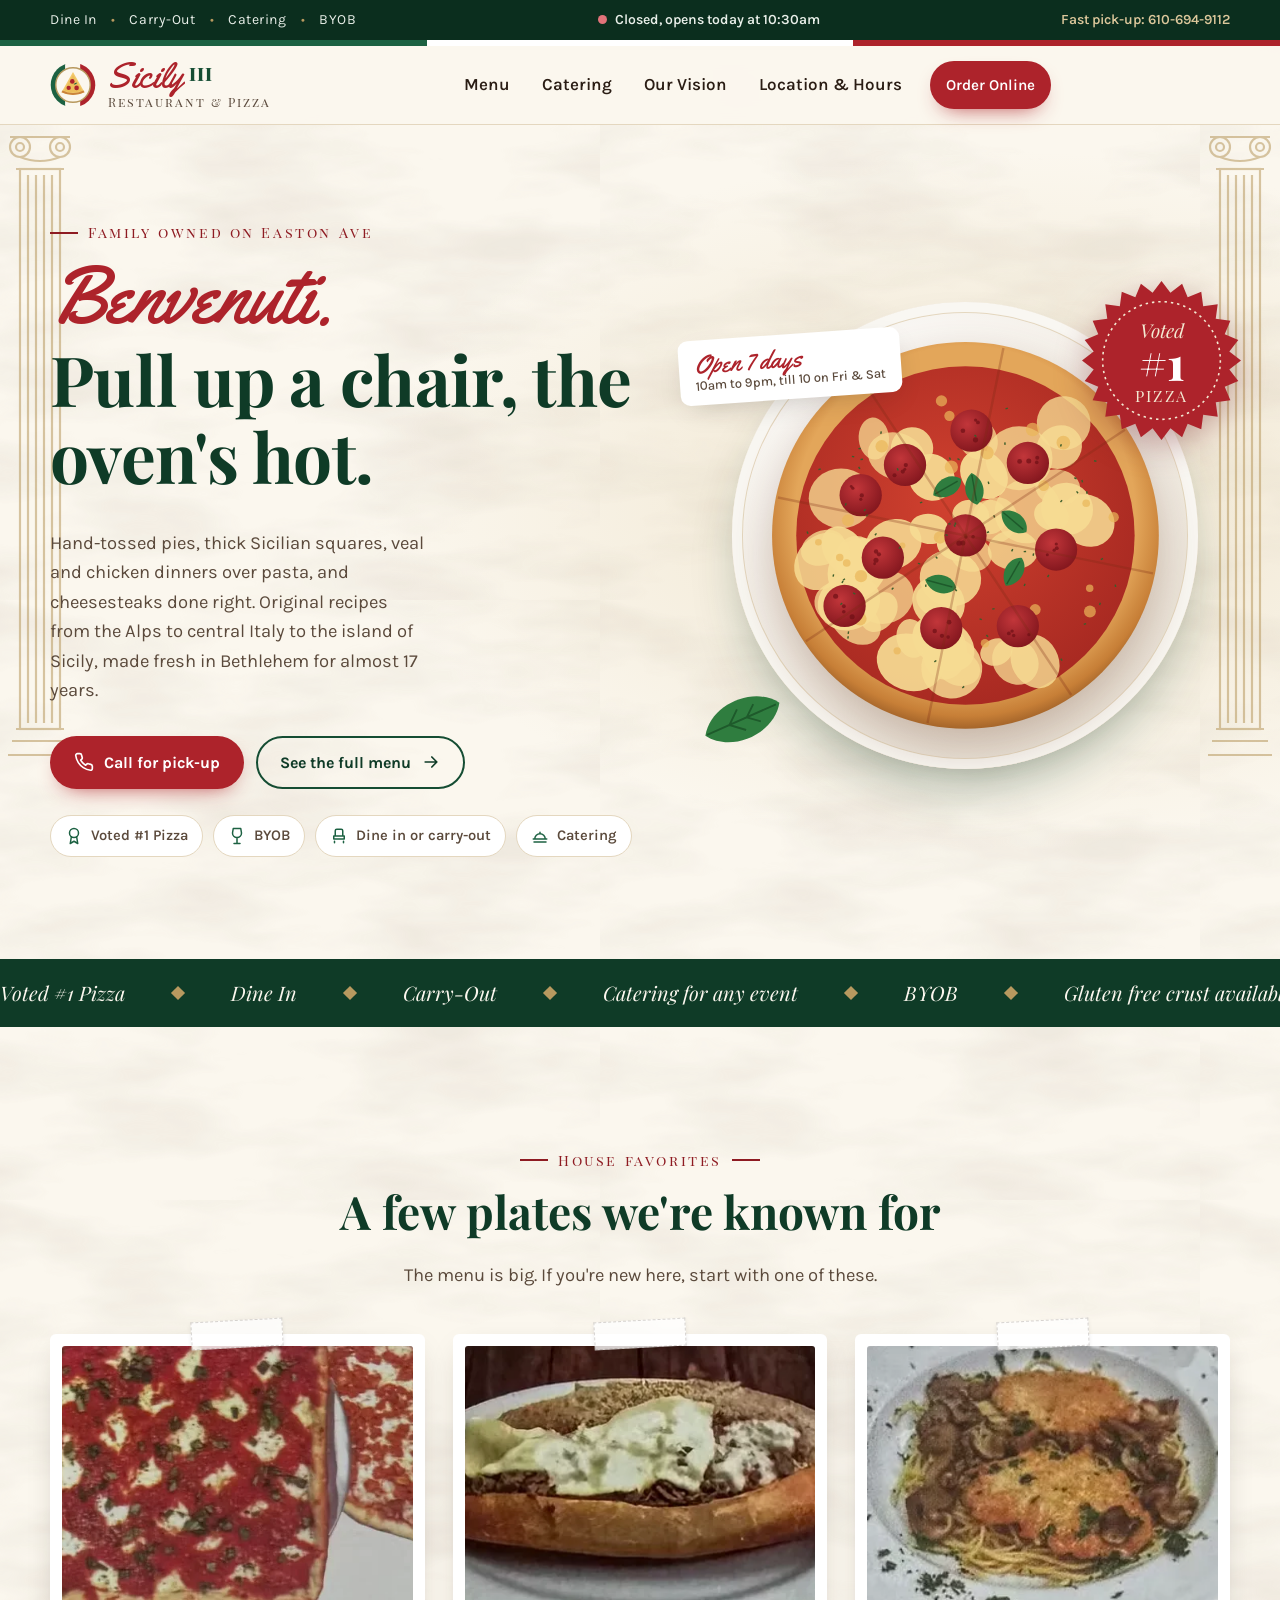
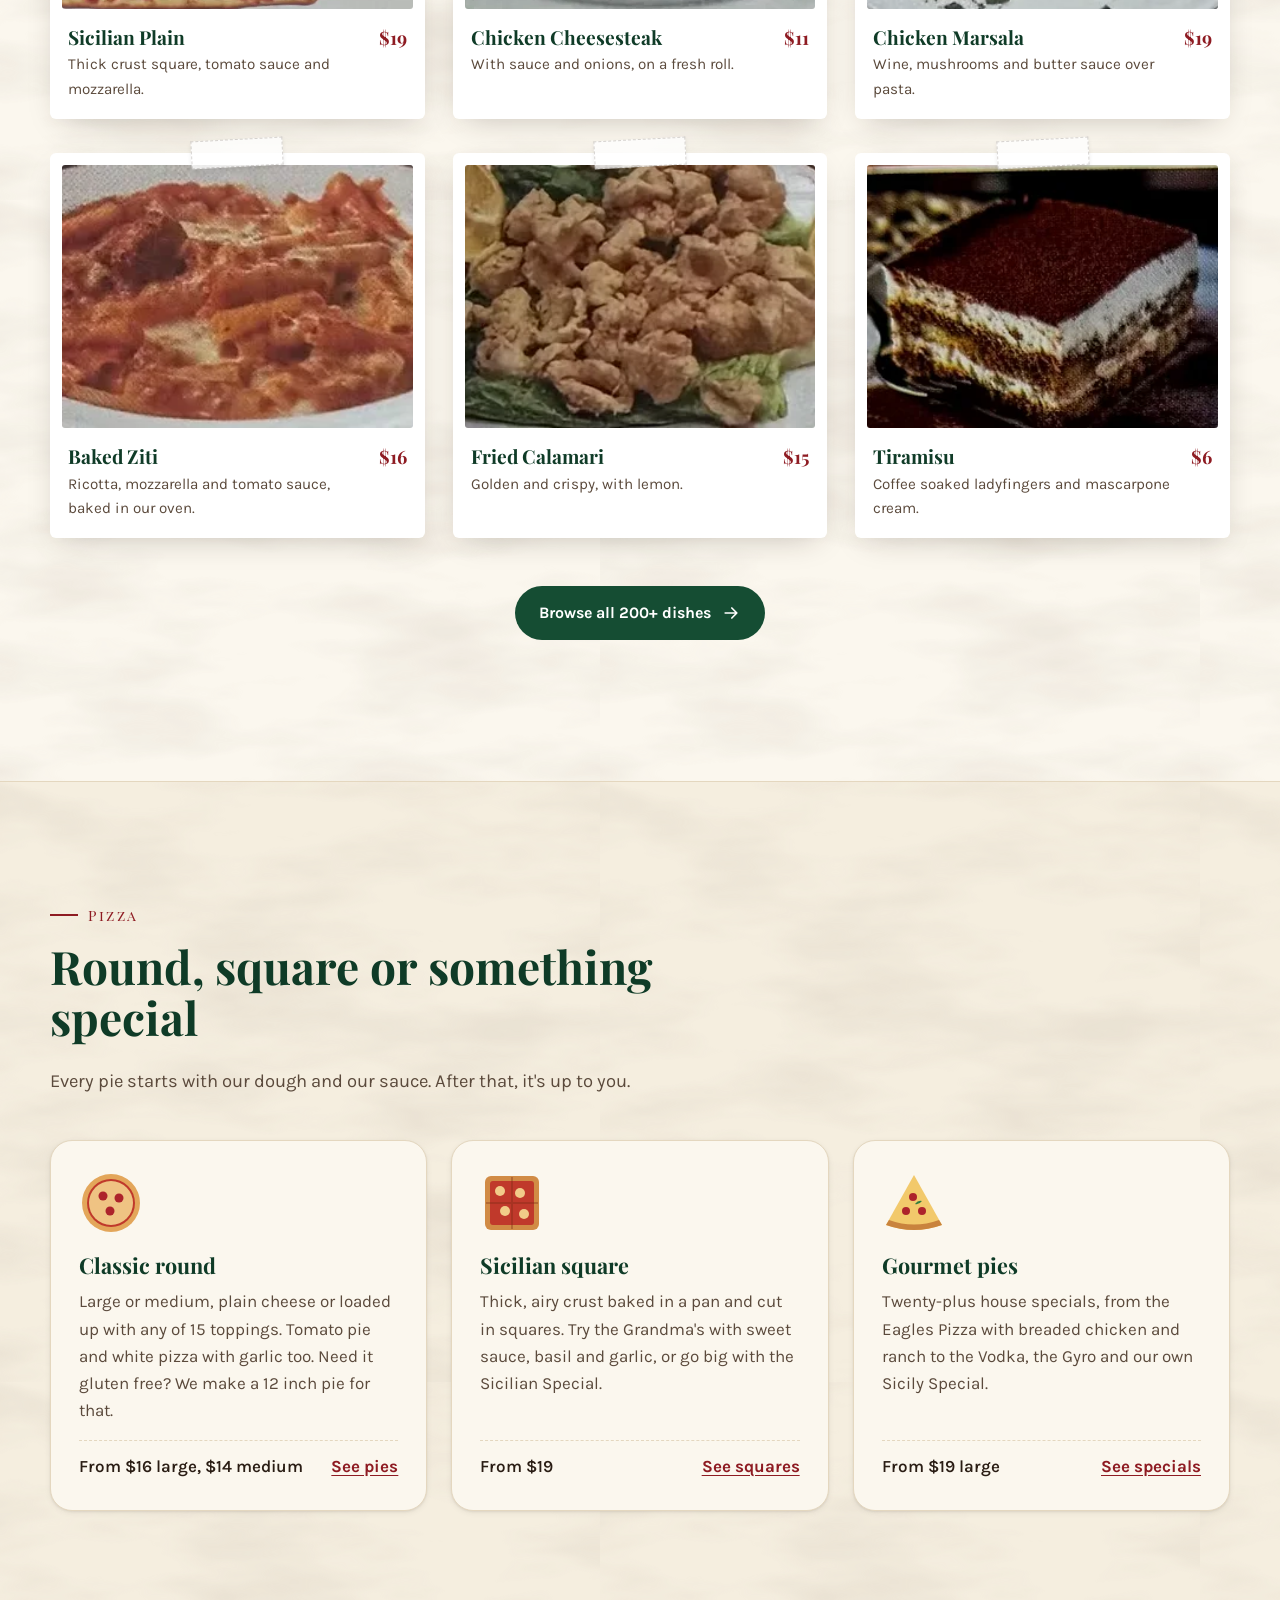
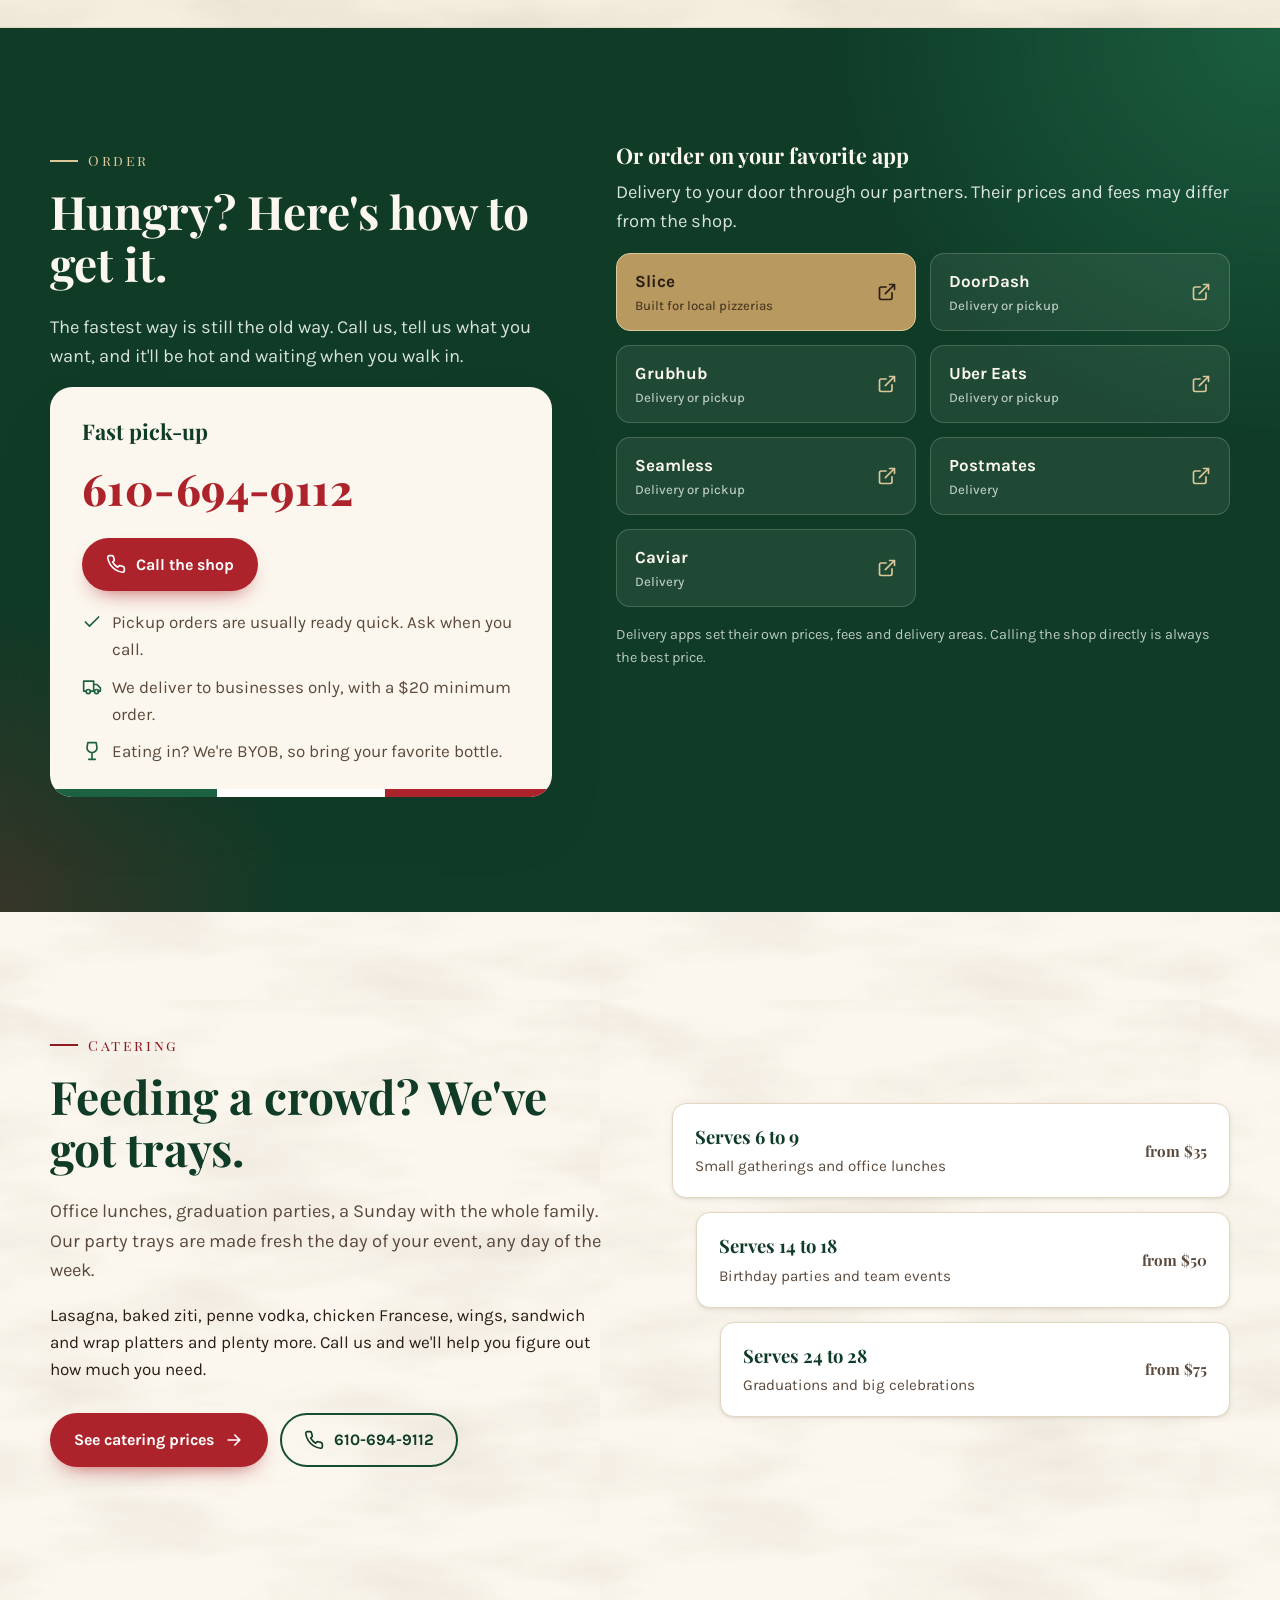
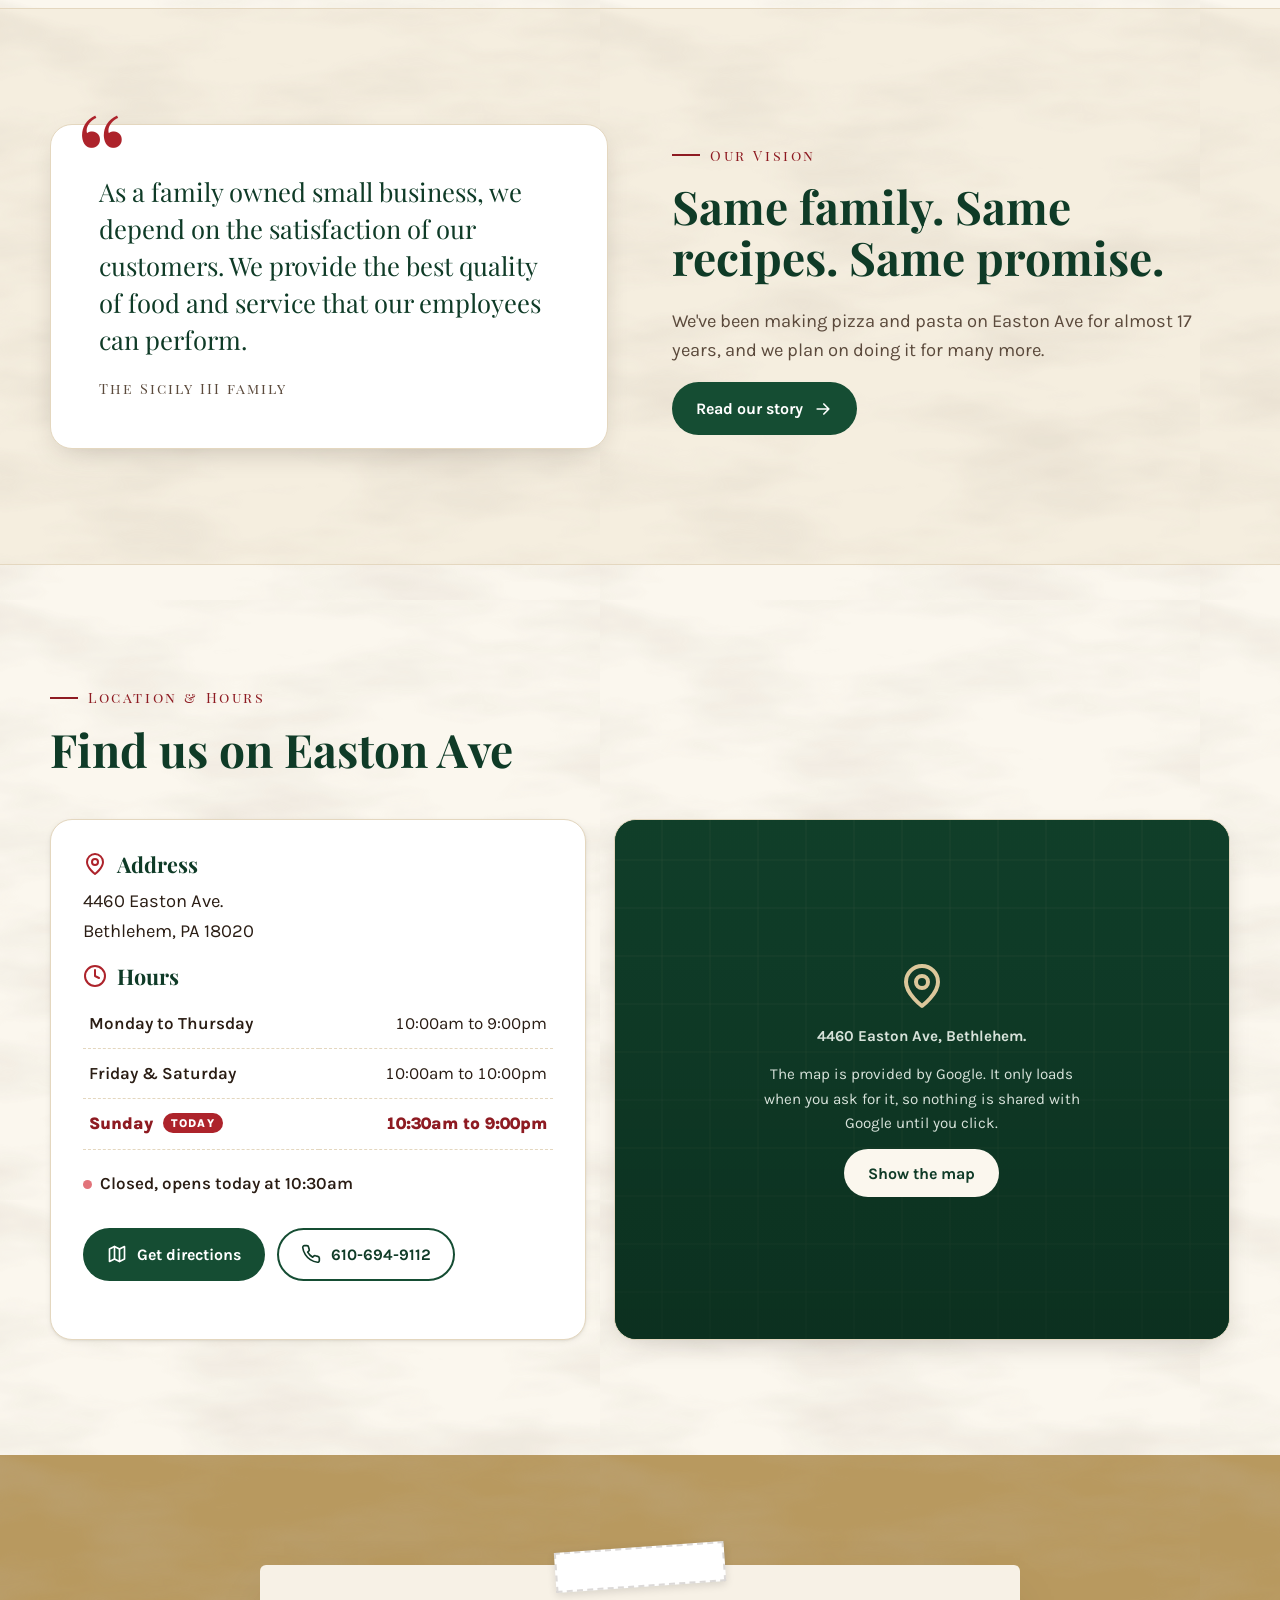
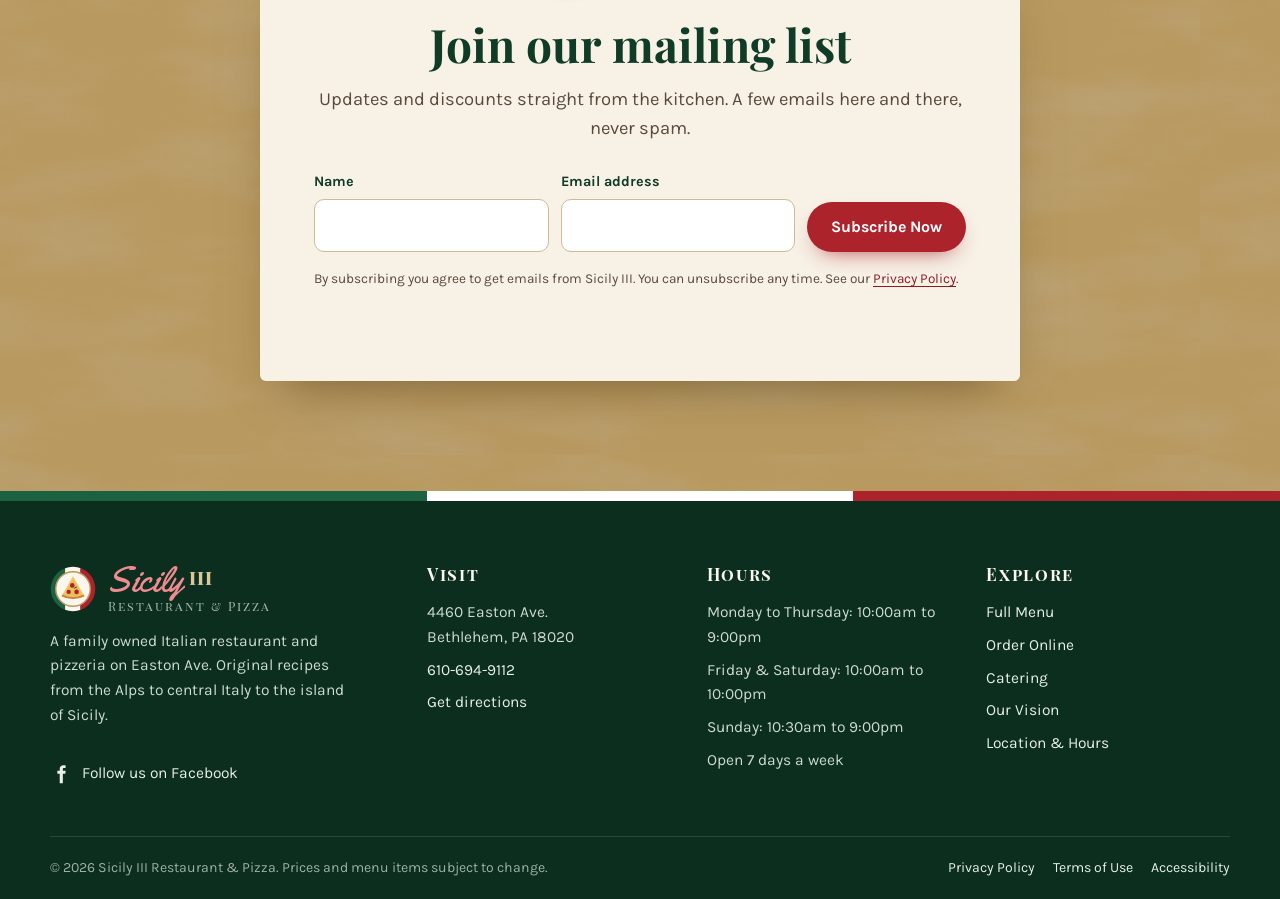
==== index.html @ 347dc503 "Launch Sicily III website: menu, catering, Our Vision, location and legal pages" ====
<!doctype html>
<html lang="en" class="no-js">
<head>
<meta charset="utf-8">
<meta name="viewport" content="width=device-width, initial-scale=1">
<title>Sicily III Restaurant & Pizza | Bethlehem, PA Pizza, Pasta & Catering</title>
<meta name="description" content="Family owned Italian restaurant and pizzeria at 4460 Easton Ave, Bethlehem PA. Voted #1 Pizza. Dine in, carry-out, catering and BYOB. Call 610-694-9112.">
<link rel="canonical" href="https://sicily-pizza.vercel.app/">
<meta name="theme-color" content="#0f3b27">
<meta name="format-detection" content="telephone=yes">
<meta property="og:type" content="website">
<meta property="og:site_name" content="Sicily III Restaurant &amp; Pizza">
<meta property="og:title" content="Sicily III Restaurant & Pizza | Bethlehem, PA Pizza, Pasta & Catering">
<meta property="og:description" content="Family owned Italian restaurant and pizzeria at 4460 Easton Ave, Bethlehem PA. Voted #1 Pizza. Dine in, carry-out, catering and BYOB. Call 610-694-9112.">
<meta property="og:url" content="https://sicily-pizza.vercel.app/">
<meta property="og:image" content="https://sicily-pizza.vercel.app/assets/img/og.jpg">
<meta property="og:image:width" content="1200">
<meta property="og:image:height" content="630">
<meta name="twitter:card" content="summary_large_image">
<link rel="icon" href="/favicon.svg" type="image/svg+xml">
<link rel="apple-touch-icon" href="/apple-touch-icon.png">
<link rel="manifest" href="/site.webmanifest">
<link rel="preconnect" href="https://fonts.googleapis.com">
<link rel="preconnect" href="https://fonts.gstatic.com" crossorigin>
<link rel="stylesheet" href="https://fonts.googleapis.com/css2?family=Karla:wght@400;500;600;700;800&family=Playfair+Display:ital,wght@0,600;0,700;0,800;1,500&family=Playfair+Display+SC:wght@400;700&family=Yellowtail&display=swap">
<link rel="stylesheet" href="/assets/css/site.css?v=1">
<script src="/assets/js/site.js?v=1" defer></script>
<script type="application/ld+json">{"@context": "https://schema.org", "@type": "Restaurant", "name": "Sicily III Restaurant & Pizza", "alternateName": "Sicily Pizza III", "url": "https://sicily-pizza.vercel.app/", "telephone": "+1-610-694-9112", "image": "https://sicily-pizza.vercel.app/assets/img/og.jpg", "servesCuisine": ["Italian", "Pizza"], "priceRange": "$$", "menu": "https://sicily-pizza.vercel.app/menu", "acceptsReservations": false, "address": {"@type": "PostalAddress", "streetAddress": "4460 Easton Ave", "addressLocality": "Bethlehem", "addressRegion": "PA", "postalCode": "18020", "addressCountry": "US"}, "openingHoursSpecification": [{"@type": "OpeningHoursSpecification", "dayOfWeek": ["Monday", "Tuesday", "Wednesday", "Thursday"], "opens": "10:00", "closes": "21:00"}, {"@type": "OpeningHoursSpecification", "dayOfWeek": ["Friday", "Saturday"], "opens": "10:00", "closes": "22:00"}, {"@type": "OpeningHoursSpecification", "dayOfWeek": "Sunday", "opens": "10:30", "closes": "21:00"}], "sameAs": ["https://www.facebook.com/sicily3"]}</script>
</head>
<body>
<a class="skip" href="#main">Skip to content</a>
<div class="topbar"><div class="wrap">
<div class="topbar-tags"><span>Dine In</span><span>Carry-Out</span><span>Catering</span><span>BYOB</span></div>
<span class="status" data-status aria-live="polite"><span class="status-dot" aria-hidden="true"></span><span data-status-text>Open 7 days a week</span></span>
<a href="tel:+16106949112">Fast pick-up: 610-694-9112</a>
</div></div>
<div class="tricolore" aria-hidden="true"></div>
<header class="site-header"><div class="wrap header-row">
<a class="brand" href="/" aria-label="Sicily III Restaurant and Pizza, home"><svg class="brand-mark" viewBox="0 0 64 64" aria-hidden="true" focusable="false">
<defs><clipPath id="mc"><circle cx="32" cy="32" r="31"/></clipPath></defs>
<g clip-path="url(#mc)"><rect width="22" height="64" fill="#1c6142"/><rect x="21" width="22" height="64" fill="#fbf7ee"/><rect x="42" width="22" height="64" fill="#ad232b"/></g>
<circle cx="32" cy="32" r="24" fill="#fbf7ee" stroke="#b8995f" stroke-width="2"/>
<path d="M32 14 L48 42 Q32 50 16 42 Z" fill="#f2c96b"/>
<path d="M16 42 Q32 50 48 42 L46.5 39.5 Q32 46.5 17.5 39.5 Z" fill="#c9833d"/>
<path d="M32 18 L44.5 39.5 Q32 45 19.5 39.5 Z" fill="#e8b24d" opacity=".55"/>
<circle cx="31" cy="27" r="3.2" fill="#ad232b"/><circle cx="26" cy="36" r="3" fill="#ad232b"/><circle cx="37" cy="36" r="3.2" fill="#ad232b"/>
<path d="M33 31 q2-3 5-2 q-2 3-5 2z" fill="#1c6142"/></svg><span class="brand-words"><span class="brand-name">Sicily<b>III</b></span><span class="brand-sub">Restaurant &amp; Pizza</span></span></a>
<button class="menu-toggle" type="button" aria-expanded="false" aria-controls="site-nav" aria-label="Open menu"><svg viewBox="0 0 24 24" fill="none" stroke="currentColor" stroke-width="2" stroke-linecap="round" stroke-linejoin="round" aria-hidden="true" focusable="false"><path d="M4 6h16M4 12h16M4 18h16"/></svg></button>
<nav class="nav" id="site-nav" aria-label="Main"><a href="/menu">Menu</a><a href="/catering">Catering</a><a href="/our-vision">Our Vision</a><a href="/visit">Location &amp; Hours</a><a class="btn btn-red btn-sm nav-cta" href="/#order">Order Online</a></nav>
<div class="nav-backdrop" aria-hidden="true"></div>
</div></header>
<main id="main">
<section class="hero" aria-labelledby="hero-title">
<div class="column-deco left" aria-hidden="true"><svg viewBox="0 0 64 640" preserveAspectRatio="xMidYMin meet" aria-hidden="true">
<g fill="none" stroke="currentColor" stroke-width="2.2">
<circle cx="12" cy="22" r="10"/><circle cx="12" cy="22" r="4"/><circle cx="52" cy="22" r="10"/><circle cx="52" cy="22" r="4"/>
<path d="M2 12 H62 M12 32 Q32 40 52 32 M8 44 H56"/>
<rect x="12" y="44" width="40" height="560"/><path d="M20 50 V598 M28 50 V598 M36 50 V598 M44 50 V598"/>
<path d="M8 604 H56 M4 616 H60 M0 630 H64"/></g></svg></div><div class="column-deco right" aria-hidden="true"><svg viewBox="0 0 64 640" preserveAspectRatio="xMidYMin meet" aria-hidden="true">
<g fill="none" stroke="currentColor" stroke-width="2.2">
<circle cx="12" cy="22" r="10"/><circle cx="12" cy="22" r="4"/><circle cx="52" cy="22" r="10"/><circle cx="52" cy="22" r="4"/>
<path d="M2 12 H62 M12 32 Q32 40 52 32 M8 44 H56"/>
<rect x="12" y="44" width="40" height="560"/><path d="M20 50 V598 M28 50 V598 M36 50 V598 M44 50 V598"/>
<path d="M8 604 H56 M4 616 H60 M0 630 H64"/></g></svg></div>
<div class="wrap hero-grid">
<div class="hero-copy">
<span class="eyebrow">Family owned on Easton Ave</span>
<h1 id="hero-title"><span class="script">Benvenuti.</span> Pull up a chair, the oven's hot.</h1>
<p class="lede">Hand-tossed pies, thick Sicilian squares, veal and chicken dinners over pasta, and cheesesteaks done right. Original recipes from the Alps to central Italy to the island of Sicily, made fresh in Bethlehem for almost 17 years.</p>
<div class="hero-actions">
<a class="btn btn-red" href="tel:+16106949112"><svg viewBox="0 0 24 24" fill="none" stroke="currentColor" stroke-width="2" stroke-linecap="round" stroke-linejoin="round" aria-hidden="true" focusable="false"><path d="M22 16.9v3a2 2 0 0 1-2.2 2 19.8 19.8 0 0 1-8.6-3.1 19.5 19.5 0 0 1-6-6A19.8 19.8 0 0 1 2.1 4.2 2 2 0 0 1 4.1 2h3a2 2 0 0 1 2 1.7c.1.9.4 1.8.7 2.7a2 2 0 0 1-.5 2.1L8 9.8a16 16 0 0 0 6 6l1.3-1.3a2 2 0 0 1 2.1-.4c.9.3 1.8.6 2.7.7a2 2 0 0 1 1.7 2z"/></svg>Call for pick-up</a>
<a class="btn btn-ghost" href="/menu">See the full menu<svg viewBox="0 0 24 24" fill="none" stroke="currentColor" stroke-width="2" stroke-linecap="round" stroke-linejoin="round" aria-hidden="true" focusable="false"><path d="M5 12h14M13 6l6 6-6 6"/></svg></a>
</div>
<ul class="hero-facts">
<li><svg viewBox="0 0 24 24" fill="none" stroke="currentColor" stroke-width="2" stroke-linecap="round" stroke-linejoin="round" aria-hidden="true" focusable="false"><circle cx="12" cy="8" r="6"/><path d="M15.5 13 17 22l-5-3-5 3 1.5-9"/></svg>Voted #1 Pizza</li><li><svg viewBox="0 0 24 24" fill="none" stroke="currentColor" stroke-width="2" stroke-linecap="round" stroke-linejoin="round" aria-hidden="true" focusable="false"><path d="M8 22h8M12 15v7M7 2h10l1 6a6 6 0 0 1-12 0z"/></svg>BYOB</li><li><svg viewBox="0 0 24 24" fill="none" stroke="currentColor" stroke-width="2" stroke-linecap="round" stroke-linejoin="round" aria-hidden="true" focusable="false"><path d="M6 19v2M18 19v2M5 12h14v4H5zM7 12V5a2 2 0 0 1 2-2h6a2 2 0 0 1 2 2v7"/></svg>Dine in or carry-out</li><li><svg viewBox="0 0 24 24" fill="none" stroke="currentColor" stroke-width="2" stroke-linecap="round" stroke-linejoin="round" aria-hidden="true" focusable="false"><path d="M3 16h18M5 16a7 7 0 0 1 14 0M12 9V7M4 20h16"/></svg>Catering</li>
</ul></div>
<div class="hero-art">
<div class="plate"></div><svg class="pizza" viewBox="0 0 400 400" aria-hidden="true" focusable="false"><defs><radialGradient id="crust" cx="50%" cy="45%" r="55%"><stop offset="80%" stop-color="#e3a65a"/><stop offset="94%" stop-color="#c77f37"/><stop offset="100%" stop-color="#a5652a"/></radialGradient><radialGradient id="sauce" cx="45%" cy="40%" r="60%"><stop offset="0" stop-color="#d0412f"/><stop offset="1" stop-color="#a92a22"/></radialGradient><radialGradient id="pep" cx="40%" cy="35%" r="65%"><stop offset="0" stop-color="#c2363a"/><stop offset="1" stop-color="#86181f"/></radialGradient></defs><circle cx="200" cy="200" r="192" fill="url(#crust)"/><circle cx="200" cy="200" r="168" fill="url(#sauce)"/><ellipse cx="92.8" cy="233.1" rx="32.6" ry="27.4" transform="rotate(130 92.8 233.1)" fill="#f7dc93" opacity="0.92"/><ellipse cx="249.6" cy="325.0" rx="24.6" ry="21.7" transform="rotate(47 249.6 325.0)" fill="#f7dc93" opacity="0.77"/><ellipse cx="185.1" cy="242.6" rx="30.6" ry="27.8" transform="rotate(10 185.1 242.6)" fill="#f7dc93" opacity="0.87"/><ellipse cx="119.8" cy="261.3" rx="29.3" ry="26.2" transform="rotate(159 119.8 261.3)" fill="#f7dc93" opacity="0.75"/><ellipse cx="164.0" cy="193.5" rx="19.4" ry="15.0" transform="rotate(7 164.0 193.5)" fill="#f7dc93" opacity="0.91"/><ellipse cx="146.8" cy="302.3" rx="19.5" ry="15.0" transform="rotate(75 146.8 302.3)" fill="#f7dc93" opacity="0.85"/><ellipse cx="147.0" cy="113.5" rx="21.0" ry="21.0" transform="rotate(21 147.0 113.5)" fill="#f7dc93" opacity="0.89"/><ellipse cx="171.3" cy="265.9" rx="21.2" ry="15.3" transform="rotate(27 171.3 265.9)" fill="#f7dc93" opacity="0.83"/><ellipse cx="253.2" cy="123.4" rx="33.2" ry="31.7" transform="rotate(0 253.2 123.4)" fill="#f7dc93" opacity="0.79"/><ellipse cx="230.8" cy="184.8" rx="22.8" ry="20.8" transform="rotate(107 230.8 184.8)" fill="#f7dc93" opacity="0.76"/><ellipse cx="109.1" cy="103.8" rx="20.9" ry="15.1" transform="rotate(85 109.1 103.8)" fill="#f7dc93" opacity="0.75"/><ellipse cx="78.3" cy="277.2" rx="18.4" ry="16.8" transform="rotate(2 78.3 277.2)" fill="#f7dc93" opacity="0.76"/><ellipse cx="218.4" cy="139.5" rx="26.1" ry="21.7" transform="rotate(48 218.4 139.5)" fill="#f7dc93" opacity="0.95"/><ellipse cx="211.9" cy="103.6" rx="22.9" ry="18.7" transform="rotate(54 211.9 103.6)" fill="#f7dc93" opacity="0.75"/><ellipse cx="297.5" cy="88.5" rx="26.7" ry="26.7" transform="rotate(5 297.5 88.5)" fill="#f7dc93" opacity="0.79"/><ellipse cx="90.8" cy="285.5" rx="27.6" ry="20.1" transform="rotate(37 90.8 285.5)" fill="#f7dc93" opacity="0.79"/><ellipse cx="193.1" cy="331.7" rx="21.9" ry="17.3" transform="rotate(18 193.1 331.7)" fill="#f7dc93" opacity="0.76"/><ellipse cx="230.7" cy="315.7" rx="16.3" ry="13.2" transform="rotate(159 230.7 315.7)" fill="#f7dc93" opacity="0.84"/><ellipse cx="300.9" cy="173.5" rx="26.3" ry="25.3" transform="rotate(46 300.9 173.5)" fill="#f7dc93" opacity="0.88"/><ellipse cx="173.3" cy="266.5" rx="27.0" ry="24.8" transform="rotate(40 173.3 266.5)" fill="#f7dc93" opacity="0.90"/><ellipse cx="261.9" cy="175.7" rx="33.1" ry="31.9" transform="rotate(154 261.9 175.7)" fill="#f7dc93" opacity="0.77"/><ellipse cx="247.4" cy="214.5" rx="25.2" ry="19.6" transform="rotate(180 247.4 214.5)" fill="#f7dc93" opacity="0.83"/><ellipse cx="74.6" cy="268.1" rx="24.8" ry="21.3" transform="rotate(17 74.6 268.1)" fill="#f7dc93" opacity="0.78"/><ellipse cx="79.8" cy="215.7" rx="27.1" ry="19.6" transform="rotate(54 79.8 215.7)" fill="#f7dc93" opacity="0.93"/><ellipse cx="205.5" cy="218.5" rx="20.8" ry="17.4" transform="rotate(15 205.5 218.5)" fill="#f7dc93" opacity="0.76"/><ellipse cx="178.2" cy="307.1" rx="33.5" ry="24.4" transform="rotate(35 178.2 307.1)" fill="#f7dc93" opacity="0.93"/><ellipse cx="320.7" cy="185.1" rx="28.4" ry="24.9" transform="rotate(35 320.7 185.1)" fill="#f7dc93" opacity="0.87"/><ellipse cx="291.7" cy="152.3" rx="22.4" ry="17.8" transform="rotate(8 291.7 152.3)" fill="#f7dc93" opacity="0.75"/><ellipse cx="131.7" cy="121.4" rx="29.1" ry="23.2" transform="rotate(18 131.7 121.4)" fill="#f7dc93" opacity="0.77"/><ellipse cx="76.6" cy="163.2" rx="32.2" ry="29.7" transform="rotate(180 76.6 163.2)" fill="#f7dc93" opacity="0.78"/><ellipse cx="285.4" cy="180.0" rx="17.5" ry="14.8" transform="rotate(19 285.4 180.0)" fill="#f7dc93" opacity="0.92"/><ellipse cx="84.3" cy="266.3" rx="31.5" ry="27.5" transform="rotate(159 84.3 266.3)" fill="#f7dc93" opacity="0.88"/><ellipse cx="187.9" cy="211.5" rx="17.3" ry="12.6" transform="rotate(29 187.9 211.5)" fill="#f7dc93" opacity="0.95"/><ellipse cx="293.2" cy="112.3" rx="23.0" ry="21.2" transform="rotate(148 293.2 112.3)" fill="#f7dc93" opacity="0.84"/><ellipse cx="92.7" cy="225.7" rx="25.3" ry="21.6" transform="rotate(79 92.7 225.7)" fill="#f7dc93" opacity="0.87"/><ellipse cx="128.5" cy="208.6" rx="28.6" ry="24.3" transform="rotate(157 128.5 208.6)" fill="#f7dc93" opacity="0.88"/><ellipse cx="58.5" cy="212.2" rx="22.6" ry="16.8" transform="rotate(156 58.5 212.2)" fill="#f7dc93" opacity="0.79"/><ellipse cx="269.1" cy="324.9" rx="27.9" ry="23.2" transform="rotate(61 269.1 324.9)" fill="#f7dc93" opacity="0.82"/><ellipse cx="166.3" cy="142.3" rx="23.8" ry="22.4" transform="rotate(51 166.3 142.3)" fill="#f7dc93" opacity="0.93"/><ellipse cx="114.4" cy="276.1" rx="21.7" ry="16.1" transform="rotate(127 114.4 276.1)" fill="#f7dc93" opacity="0.82"/><ellipse cx="223.9" cy="181.6" rx="17.2" ry="17.1" transform="rotate(43 223.9 181.6)" fill="#f7dc93" opacity="0.77"/><ellipse cx="58.0" cy="225.8" rx="31.0" ry="25.2" transform="rotate(133 58.0 225.8)" fill="#f7dc93" opacity="0.85"/><ellipse cx="145.1" cy="326.0" rx="33.7" ry="28.1" transform="rotate(19 145.1 326.0)" fill="#f7dc93" opacity="0.92"/><ellipse cx="179.4" cy="315.1" rx="28.2" ry="22.1" transform="rotate(90 179.4 315.1)" fill="#f7dc93" opacity="0.81"/><ellipse cx="205.3" cy="180.0" rx="18.4" ry="15.4" transform="rotate(6 205.3 180.0)" fill="#f7dc93" opacity="0.90"/><ellipse cx="186.4" cy="331.7" rx="30.3" ry="30.2" transform="rotate(29 186.4 331.7)" fill="#f7dc93" opacity="0.84"/><circle cx="116.9" cy="111.5" r="6.2" fill="#e9b75a" opacity=".7"/><circle cx="319.9" cy="168.0" r="3.8" fill="#e9b75a" opacity=".7"/><circle cx="137.4" cy="209.9" r="3.0" fill="#e9b75a" opacity=".7"/><circle cx="75.2" cy="222.0" r="3.7" fill="#e9b75a" opacity=".7"/><circle cx="187.7" cy="287.3" r="5.8" fill="#e9b75a" opacity=".7"/><circle cx="83.4" cy="185.0" r="6.0" fill="#e9b75a" opacity=".7"/><circle cx="95.3" cy="282.8" r="6.6" fill="#e9b75a" opacity=".7"/><circle cx="323.6" cy="275.5" r="5.9" fill="#e9b75a" opacity=".7"/><circle cx="269.2" cy="273.6" r="5.5" fill="#e9b75a" opacity=".7"/><circle cx="277.7" cy="150.6" r="5.3" fill="#e9b75a" opacity=".7"/><circle cx="297.2" cy="107.9" r="6.8" fill="#e9b75a" opacity=".7"/><circle cx="82.1" cy="227.4" r="3.8" fill="#e9b75a" opacity=".7"/><circle cx="176.2" cy="66.4" r="5.6" fill="#e9b75a" opacity=".7"/><circle cx="186.0" cy="132.1" r="6.6" fill="#e9b75a" opacity=".7"/><circle cx="347.2" cy="181.9" r="5.1" fill="#e9b75a" opacity=".7"/><circle cx="221.5" cy="117.9" r="6.6" fill="#e9b75a" opacity=".7"/><circle cx="254.6" cy="130.3" r="3.3" fill="#e9b75a" opacity=".7"/><circle cx="96.3" cy="240.4" r="6.1" fill="#e9b75a" opacity=".7"/><circle cx="174.8" cy="202.0" r="6.2" fill="#e9b75a" opacity=".7"/><circle cx="323.4" cy="252.5" r="3.7" fill="#e9b75a" opacity=".7"/><circle cx="132.2" cy="314.6" r="3.6" fill="#e9b75a" opacity=".7"/><circle cx="264.1" cy="286.7" r="5.9" fill="#e9b75a" opacity=".7"/><circle cx="266.7" cy="94.8" r="6.8" fill="#e9b75a" opacity=".7"/><circle cx="54.0" cy="206.8" r="3.3" fill="#e9b75a" opacity=".7"/><circle cx="219.4" cy="307.1" r="4.2" fill="#e9b75a" opacity=".7"/><circle cx="184.1" cy="81.2" r="5.1" fill="#e9b75a" opacity=".7"/><circle cx="200" cy="200" r="21" fill="url(#pep)"/><circle cx="207.6" cy="201.3" r="1.8" fill="#6d1016" opacity=".7"/><circle cx="197.4" cy="207.6" r="2.5" fill="#6d1016" opacity=".7"/><circle cx="193.6" cy="207.7" r="2.6" fill="#6d1016" opacity=".7"/><circle cx="200.5" cy="201.6" r="1.6" fill="#6d1016" opacity=".7"/><circle cx="140" cy="130" r="21" fill="url(#pep)"/><circle cx="140.8" cy="130.1" r="2.1" fill="#6d1016" opacity=".7"/><circle cx="129.6" cy="140.3" r="2.0" fill="#6d1016" opacity=".7"/><circle cx="137.8" cy="136.6" r="2.1" fill="#6d1016" opacity=".7"/><circle cx="139.8" cy="134.2" r="1.5" fill="#6d1016" opacity=".7"/><circle cx="262" cy="128" r="21" fill="url(#pep)"/><circle cx="262.9" cy="126.1" r="2.5" fill="#6d1016" opacity=".7"/><circle cx="271.3" cy="122.9" r="2.0" fill="#6d1016" opacity=".7"/><circle cx="253.8" cy="126.5" r="2.4" fill="#6d1016" opacity=".7"/><circle cx="270.8" cy="127.5" r="1.8" fill="#6d1016" opacity=".7"/><circle cx="118" cy="222" r="21" fill="url(#pep)"/><circle cx="111.2" cy="224.6" r="2.5" fill="#6d1016" opacity=".7"/><circle cx="109.8" cy="228.1" r="1.4" fill="#6d1016" opacity=".7"/><circle cx="111.3" cy="216.0" r="2.2" fill="#6d1016" opacity=".7"/><circle cx="114.1" cy="218.8" r="2.1" fill="#6d1016" opacity=".7"/><circle cx="290" cy="214" r="21" fill="url(#pep)"/><circle cx="281.3" cy="219.1" r="1.5" fill="#6d1016" opacity=".7"/><circle cx="290.2" cy="208.5" r="1.6" fill="#6d1016" opacity=".7"/><circle cx="290.7" cy="212.6" r="1.9" fill="#6d1016" opacity=".7"/><circle cx="288.1" cy="214.6" r="1.6" fill="#6d1016" opacity=".7"/><circle cx="176" cy="292" r="21" fill="url(#pep)"/><circle cx="169.5" cy="294.9" r="2.2" fill="#6d1016" opacity=".7"/><circle cx="176.7" cy="299.7" r="2.1" fill="#6d1016" opacity=".7"/><circle cx="183.8" cy="286.1" r="2.3" fill="#6d1016" opacity=".7"/><circle cx="182.8" cy="300.9" r="1.8" fill="#6d1016" opacity=".7"/><circle cx="252" cy="290" r="21" fill="url(#pep)"/><circle cx="247.9" cy="299.3" r="1.7" fill="#6d1016" opacity=".7"/><circle cx="263.0" cy="298.5" r="1.6" fill="#6d1016" opacity=".7"/><circle cx="246.3" cy="295.0" r="1.7" fill="#6d1016" opacity=".7"/><circle cx="243.1" cy="297.3" r="1.9" fill="#6d1016" opacity=".7"/><circle cx="206" cy="96" r="21" fill="url(#pep)"/><circle cx="212.4" cy="87.8" r="1.9" fill="#6d1016" opacity=".7"/><circle cx="210.1" cy="85.4" r="1.6" fill="#6d1016" opacity=".7"/><circle cx="210.0" cy="105.1" r="2.6" fill="#6d1016" opacity=".7"/><circle cx="197.5" cy="96.1" r="2.3" fill="#6d1016" opacity=".7"/><circle cx="96" cy="160" r="21" fill="url(#pep)"/><circle cx="96.1" cy="164.1" r="1.6" fill="#6d1016" opacity=".7"/><circle cx="86.6" cy="151.3" r="1.4" fill="#6d1016" opacity=".7"/><circle cx="97.1" cy="160.3" r="2.1" fill="#6d1016" opacity=".7"/><circle cx="88.2" cy="153.1" r="1.6" fill="#6d1016" opacity=".7"/><circle cx="80" cy="270" r="21" fill="url(#pep)"/><circle cx="87.5" cy="280.8" r="2.5" fill="#6d1016" opacity=".7"/><circle cx="71.1" cy="260.4" r="2.5" fill="#6d1016" opacity=".7"/><circle cx="79.2" cy="275.8" r="1.8" fill="#6d1016" opacity=".7"/><circle cx="79.3" cy="270.3" r="1.9" fill="#6d1016" opacity=".7"/><g transform="translate(168 160) rotate(-30)"><path d="M0 0 C 8 -12, 26 -12, 32 0 C 26 12, 8 12, 0 0Z" fill="#2f7d3f"/><path d="M2 0 H 28" stroke="#1e5a2b" stroke-width="1.4"/></g><g transform="translate(236 176) rotate(40)"><path d="M0 0 C 8 -12, 26 -12, 32 0 C 26 12, 8 12, 0 0Z" fill="#2f7d3f"/><path d="M2 0 H 28" stroke="#1e5a2b" stroke-width="1.4"/></g><g transform="translate(160 244) rotate(15)"><path d="M0 0 C 8 -12, 26 -12, 32 0 C 26 12, 8 12, 0 0Z" fill="#2f7d3f"/><path d="M2 0 H 28" stroke="#1e5a2b" stroke-width="1.4"/></g><g transform="translate(240 250) rotate(-60)"><path d="M0 0 C 8 -12, 26 -12, 32 0 C 26 12, 8 12, 0 0Z" fill="#2f7d3f"/><path d="M2 0 H 28" stroke="#1e5a2b" stroke-width="1.4"/></g><g transform="translate(206 138) rotate(80)"><path d="M0 0 C 8 -12, 26 -12, 32 0 C 26 12, 8 12, 0 0Z" fill="#2f7d3f"/><path d="M2 0 H 28" stroke="#1e5a2b" stroke-width="1.4"/></g><rect x="185.4" y="189.2" width="2.4" height="1.4" fill="#3b5d2a" transform="rotate(179 185.4 189.2)"/><rect x="268.4" y="218.0" width="2.4" height="1.4" fill="#3b5d2a" transform="rotate(104 268.4 218.0)"/><rect x="69.8" y="238.8" width="2.4" height="1.4" fill="#3b5d2a" transform="rotate(103 69.8 238.8)"/><rect x="308.4" y="142.1" width="2.4" height="1.4" fill="#3b5d2a" transform="rotate(24 308.4 142.1)"/><rect x="180.4" y="198.5" width="2.4" height="1.4" fill="#3b5d2a" transform="rotate(21 180.4 198.5)"/><rect x="242.3" y="74.3" width="2.4" height="1.4" fill="#3b5d2a" transform="rotate(161 242.3 74.3)"/><rect x="310.8" y="155.8" width="2.4" height="1.4" fill="#3b5d2a" transform="rotate(48 310.8 155.8)"/><rect x="43.4" y="195.8" width="2.4" height="1.4" fill="#3b5d2a" transform="rotate(66 43.4 195.8)"/><rect x="190.1" y="253.0" width="2.4" height="1.4" fill="#3b5d2a" transform="rotate(40 190.1 253.0)"/><rect x="239.8" y="107.6" width="2.4" height="1.4" fill="#3b5d2a" transform="rotate(84 239.8 107.6)"/><rect x="295.9" y="109.7" width="2.4" height="1.4" fill="#3b5d2a" transform="rotate(110 295.9 109.7)"/><rect x="209.6" y="99.8" width="2.4" height="1.4" fill="#3b5d2a" transform="rotate(47 209.6 99.8)"/><rect x="283.4" y="239.6" width="2.4" height="1.4" fill="#3b5d2a" transform="rotate(120 283.4 239.6)"/><rect x="320.0" y="288.2" width="2.4" height="1.4" fill="#3b5d2a" transform="rotate(163 320.0 288.2)"/><rect x="228.8" y="179.8" width="2.4" height="1.4" fill="#3b5d2a" transform="rotate(69 228.8 179.8)"/><rect x="321.2" y="156.1" width="2.4" height="1.4" fill="#3b5d2a" transform="rotate(86 321.2 156.1)"/><rect x="221.3" y="298.4" width="2.4" height="1.4" fill="#3b5d2a" transform="rotate(46 221.3 298.4)"/><rect x="103.5" y="179.6" width="2.4" height="1.4" fill="#3b5d2a" transform="rotate(127 103.5 179.6)"/><rect x="117.1" y="96.9" width="2.4" height="1.4" fill="#3b5d2a" transform="rotate(101 117.1 96.9)"/><rect x="223.7" y="197.0" width="2.4" height="1.4" fill="#3b5d2a" transform="rotate(157 223.7 197.0)"/><rect x="259.9" y="248.3" width="2.4" height="1.4" fill="#3b5d2a" transform="rotate(113 259.9 248.3)"/><rect x="171.1" y="220.6" width="2.4" height="1.4" fill="#3b5d2a" transform="rotate(50 171.1 220.6)"/><rect x="190.2" y="186.8" width="2.4" height="1.4" fill="#3b5d2a" transform="rotate(66 190.2 186.8)"/><rect x="199.2" y="350.4" width="2.4" height="1.4" fill="#3b5d2a" transform="rotate(140 199.2 350.4)"/><rect x="101.4" y="174.4" width="2.4" height="1.4" fill="#3b5d2a" transform="rotate(133 101.4 174.4)"/><rect x="56.5" y="134.7" width="2.4" height="1.4" fill="#3b5d2a" transform="rotate(163 56.5 134.7)"/><rect x="80.8" y="243.5" width="2.4" height="1.4" fill="#3b5d2a" transform="rotate(140 80.8 243.5)"/><rect x="87.4" y="120.8" width="2.4" height="1.4" fill="#3b5d2a" transform="rotate(11 87.4 120.8)"/><rect x="84.3" y="300.2" width="2.4" height="1.4" fill="#3b5d2a" transform="rotate(98 84.3 300.2)"/><rect x="136.0" y="211.5" width="2.4" height="1.4" fill="#3b5d2a" transform="rotate(126 136.0 211.5)"/><rect x="82.2" y="168.2" width="2.4" height="1.4" fill="#3b5d2a" transform="rotate(109 82.2 168.2)"/><rect x="296.5" y="165.5" width="2.4" height="1.4" fill="#3b5d2a" transform="rotate(134 296.5 165.5)"/><rect x="129.0" y="252.5" width="2.4" height="1.4" fill="#3b5d2a" transform="rotate(135 129.0 252.5)"/><rect x="171.5" y="324.7" width="2.4" height="1.4" fill="#3b5d2a" transform="rotate(143 171.5 324.7)"/><rect x="316.3" y="144.8" width="2.4" height="1.4" fill="#3b5d2a" transform="rotate(75 316.3 144.8)"/><rect x="336.9" y="223.3" width="2.4" height="1.4" fill="#3b5d2a" transform="rotate(149 336.9 223.3)"/><rect x="260.3" y="216.6" width="2.4" height="1.4" fill="#3b5d2a" transform="rotate(175 260.3 216.6)"/><rect x="84.7" y="295.4" width="2.4" height="1.4" fill="#3b5d2a" transform="rotate(101 84.7 295.4)"/><rect x="349.4" y="248.7" width="2.4" height="1.4" fill="#3b5d2a" transform="rotate(81 349.4 248.7)"/><rect x="334.6" y="267.0" width="2.4" height="1.4" fill="#3b5d2a" transform="rotate(109 334.6 267.0)"/><rect x="184.7" y="122.3" width="2.4" height="1.4" fill="#3b5d2a" transform="rotate(62 184.7 122.3)"/><rect x="247.6" y="214.0" width="2.4" height="1.4" fill="#3b5d2a" transform="rotate(119 247.6 214.0)"/><rect x="295.4" y="321.9" width="2.4" height="1.4" fill="#3b5d2a" transform="rotate(62 295.4 321.9)"/><rect x="157.4" y="167.5" width="2.4" height="1.4" fill="#3b5d2a" transform="rotate(159 157.4 167.5)"/><rect x="152.9" y="227.0" width="2.4" height="1.4" fill="#3b5d2a" transform="rotate(13 152.9 227.0)"/><rect x="161.4" y="248.7" width="2.4" height="1.4" fill="#3b5d2a" transform="rotate(93 161.4 248.7)"/><rect x="79.1" y="245.4" width="2.4" height="1.4" fill="#3b5d2a" transform="rotate(116 79.1 245.4)"/><rect x="98.3" y="125.1" width="2.4" height="1.4" fill="#3b5d2a" transform="rotate(174 98.3 125.1)"/><rect x="78.1" y="267.5" width="2.4" height="1.4" fill="#3b5d2a" transform="rotate(135 78.1 267.5)"/><rect x="223.3" y="146.4" width="2.4" height="1.4" fill="#3b5d2a" transform="rotate(74 223.3 146.4)"/><rect x="192.4" y="123.2" width="2.4" height="1.4" fill="#3b5d2a" transform="rotate(29 192.4 123.2)"/><rect x="112.2" y="198.4" width="2.4" height="1.4" fill="#3b5d2a" transform="rotate(129 112.2 198.4)"/><rect x="133.0" y="133.1" width="2.4" height="1.4" fill="#3b5d2a" transform="rotate(69 133.0 133.1)"/><rect x="96.2" y="114.4" width="2.4" height="1.4" fill="#3b5d2a" transform="rotate(178 96.2 114.4)"/><rect x="94.6" y="131.5" width="2.4" height="1.4" fill="#3b5d2a" transform="rotate(61 94.6 131.5)"/><rect x="229.1" y="273.3" width="2.4" height="1.4" fill="#3b5d2a" transform="rotate(167 229.1 273.3)"/><rect x="327.8" y="125.2" width="2.4" height="1.4" fill="#3b5d2a" transform="rotate(10 327.8 125.2)"/><rect x="189.4" y="188.9" width="2.4" height="1.4" fill="#3b5d2a" transform="rotate(66 189.4 188.9)"/><rect x="88.8" y="256.5" width="2.4" height="1.4" fill="#3b5d2a" transform="rotate(26 88.8 256.5)"/><rect x="214.3" y="282.1" width="2.4" height="1.4" fill="#3b5d2a" transform="rotate(22 214.3 282.1)"/><line x1="386.2" y1="237.7" x2="13.8" y2="162.3" stroke="#7a2a12" stroke-opacity=".28" stroke-width="2.4"/><line x1="305.0" y1="358.4" x2="95.0" y2="41.6" stroke="#7a2a12" stroke-opacity=".28" stroke-width="2.4"/><line x1="162.3" y1="386.2" x2="237.7" y2="13.8" stroke="#7a2a12" stroke-opacity=".28" stroke-width="2.4"/><line x1="41.6" y1="305.0" x2="358.4" y2="95.0" stroke="#7a2a12" stroke-opacity=".28" stroke-width="2.4"/></svg><svg class="seal" viewBox="0 0 200 200" role="img" aria-label="Voted number one pizza">
<polygon points="100.0,0.0 111.2,14.7 125.9,3.4 132.9,20.5 150.0,13.4 152.4,31.8 170.7,29.3 168.2,47.6 186.6,50.0 179.5,67.1 196.6,74.1 185.3,88.8 200.0,100.0 185.3,111.2 196.6,125.9 179.5,132.9 186.6,150.0 168.2,152.4 170.7,170.7 152.4,168.2 150.0,186.6 132.9,179.5 125.9,196.6 111.2,185.3 100.0,200.0 88.8,185.3 74.1,196.6 67.1,179.5 50.0,186.6 47.6,168.2 29.3,170.7 31.8,152.4 13.4,150.0 20.5,132.9 3.4,125.9 14.7,111.2 0.0,100.0 14.7,88.8 3.4,74.1 20.5,67.1 13.4,50.0 31.8,47.6 29.3,29.3 47.6,31.8 50.0,13.4 67.1,20.5 74.1,3.4 88.8,14.7" fill="#ad232b"/>
<circle cx="100" cy="100" r="74" fill="none" stroke="#f3e9d2" stroke-width="2" stroke-dasharray="3 5"/>
<text x="100" y="72" text-anchor="middle" fill="#f3e9d2" font-family="Playfair Display, Georgia, serif" font-style="italic" font-size="24">Voted</text>
<text x="100" y="126" text-anchor="middle" fill="#ffffff" font-family="Playfair Display, Georgia, serif" font-weight="800" font-size="58">#1</text>
<text x="100" y="152" text-anchor="middle" fill="#f3e9d2" font-family="Playfair Display SC, Georgia, serif" font-size="20" letter-spacing="3">PIZZA</text></svg><svg class="basil" viewBox="0 0 90 60" aria-hidden="true"><path d="M2 30 C 20 2, 70 2, 88 30 C 70 58, 20 58, 2 30Z" fill="#2f7d3f"/><path d="M4 30 H 84 M30 30 l14 -12 M50 30 l12 -10 M30 30 l14 12 M50 30 l12 10" stroke="#1e5a2b" stroke-width="2" fill="none"/></svg>
<div class="tag-card"><span class="script">Open 7 days</span><small>10am to 9pm, till 10 on Fri &amp; Sat</small></div>
</div></div></section>

<div class="strip" aria-label="What we offer"><div class="strip-track"><span>Voted #1 Pizza</span><span>Dine In</span><span>Carry-Out</span><span>Catering for any event</span><span>BYOB</span><span>Gluten free crust available</span><span>Open 7 days a week</span><span>Family owned</span><span aria-hidden="true"></span><span aria-hidden="true">Voted #1 Pizza</span><span aria-hidden="true">Dine In</span><span aria-hidden="true">Carry-Out</span><span aria-hidden="true">Catering for any event</span><span aria-hidden="true">BYOB</span><span aria-hidden="true">Gluten free crust available</span><span aria-hidden="true">Open 7 days a week</span><span aria-hidden="true">Family owned</span></div></div>

<section class="section" aria-labelledby="fav-title"><div class="wrap">
<div class="section-head center reveal"><span class="eyebrow">House favorites</span><h2 id="fav-title">A few plates we're known for</h2>
<p class="lede">The menu is big. If you're new here, start with one of these.</p></div>
<div class="favorites"><article class="polaroid reveal"><figure><img src="/assets/img/sicilian.webp" alt="A square Sicilian pizza with red sauce and mozzarella" width="480" height="360" loading="lazy" decoding="async"><figcaption><div><h3>Sicilian Plain</h3><p>Thick crust square, tomato sauce and mozzarella.</p></div><span class="price">$19</span></figcaption></figure></article><article class="polaroid reveal"><figure><img src="/assets/img/cheesesteak.webp" alt="A chicken cheesesteak on a long roll with melted cheese" width="480" height="360" loading="lazy" decoding="async"><figcaption><div><h3>Chicken Cheesesteak</h3><p>With sauce and onions, on a fresh roll.</p></div><span class="price">$11</span></figcaption></figure></article><article class="polaroid reveal"><figure><img src="/assets/img/marsala.webp" alt="Chicken Marsala with mushrooms served over spaghetti" width="480" height="360" loading="lazy" decoding="async"><figcaption><div><h3>Chicken Marsala</h3><p>Wine, mushrooms and butter sauce over pasta.</p></div><span class="price">$19</span></figcaption></figure></article><article class="polaroid reveal"><figure><img src="/assets/img/ziti.webp" alt="A bowl of baked ziti with tomato sauce and melted cheese" width="480" height="360" loading="lazy" decoding="async"><figcaption><div><h3>Baked Ziti</h3><p>Ricotta, mozzarella and tomato sauce, baked in our oven.</p></div><span class="price">$16</span></figcaption></figure></article><article class="polaroid reveal"><figure><img src="/assets/img/calamari.webp" alt="A plate of fried calamari with lemon wedges" width="480" height="360" loading="lazy" decoding="async"><figcaption><div><h3>Fried Calamari</h3><p>Golden and crispy, with lemon.</p></div><span class="price">$15</span></figcaption></figure></article><article class="polaroid reveal"><figure><img src="/assets/img/tiramisu.webp" alt="A slice of tiramisu dusted with cocoa" width="480" height="360" loading="lazy" decoding="async"><figcaption><div><h3>Tiramisu</h3><p>Coffee soaked ladyfingers and mascarpone cream.</p></div><span class="price">$6</span></figcaption></figure></article></div>
<div class="hero-actions center-actions"><a class="btn btn-green" href="/menu">Browse all 200+ dishes<svg viewBox="0 0 24 24" fill="none" stroke="currentColor" stroke-width="2" stroke-linecap="round" stroke-linejoin="round" aria-hidden="true" focusable="false"><path d="M5 12h14M13 6l6 6-6 6"/></svg></a></div>
</div></section>

<section class="section paper-section" aria-labelledby="pies-title"><div class="wrap">
<div class="section-head reveal"><span class="eyebrow">Pizza</span><h2 id="pies-title">Round, square or something special</h2>
<p class="lede">Every pie starts with our dough and our sauce. After that, it's up to you.</p></div>
<div class="styles">
<article class="style-card reveal"><svg class="icon" viewBox="0 0 64 64" aria-hidden="true"><circle cx="32" cy="32" r="29" fill="#e3a65a"/><circle cx="32" cy="32" r="24" fill="#c0392b"/><circle cx="32" cy="32" r="22" fill="#f7dc93" opacity=".85"/><circle cx="24" cy="25" r="4.5" fill="#ad232b"/><circle cx="40" cy="27" r="4.5" fill="#ad232b"/><circle cx="31" cy="40" r="4.5" fill="#ad232b"/></svg>
<h3>Classic round</h3><p>Large or medium, plain cheese or loaded up with any of 15 toppings. Tomato pie and white pizza with garlic too. Need it gluten free? We make a 12 inch pie for that.</p>
<div class="from"><span>From $16 large, $14 medium</span><a href="/menu#pizza">See pies</a></div></article>
<article class="style-card reveal"><svg class="icon" viewBox="0 0 64 64" aria-hidden="true"><rect x="5" y="5" width="54" height="54" rx="6" fill="#d18b45"/><rect x="10" y="10" width="44" height="44" rx="3" fill="#c0392b"/><g fill="#f7dc93" opacity=".9"><circle cx="20" cy="20" r="5"/><circle cx="40" cy="22" r="5"/><circle cx="25" cy="40" r="5"/><circle cx="44" cy="43" r="5"/></g><path d="M32 6v52M6 32h52" stroke="#7a2a12" stroke-opacity=".35" stroke-width="2"/></svg>
<h3>Sicilian square</h3><p>Thick, airy crust baked in a pan and cut in squares. Try the Grandma's with sweet sauce, basil and garlic, or go big with the Sicilian Special.</p>
<div class="from"><span>From $19</span><a href="/menu#sicilian">See squares</a></div></article>
<article class="style-card reveal"><svg class="icon" viewBox="0 0 64 64" aria-hidden="true"><path d="M32 4 60 54Q32 64 4 54Z" fill="#f2c96b"/><path d="M4 54Q32 64 60 54l-3-5Q32 58 7 49Z" fill="#c9833d"/><circle cx="31" cy="26" r="4" fill="#ad232b"/><circle cx="24" cy="40" r="4" fill="#ad232b"/><circle cx="40" cy="40" r="4" fill="#ad232b"/><path d="M33 33q3-4 7-3-3 4-7 3z" fill="#2f7d3f"/></svg>
<h3>Gourmet pies</h3><p>Twenty-plus house specials, from the Eagles Pizza with breaded chicken and ranch to the Vodka, the Gyro and our own Sicily Special.</p>
<div class="from"><span>From $19 large</span><a href="/menu#gourmet">See specials</a></div></article>
</div></div></section>

<section class="section order" id="order" aria-labelledby="order-title"><div class="wrap order-grid">
<div class="reveal">
<span class="eyebrow">Order</span>
<h2 id="order-title">Hungry? Here's how to get it.</h2>
<p class="lede">The fastest way is still the old way. Call us, tell us what you want, and it'll be hot and waiting when you walk in.</p>
<div class="call-card">
<h3>Fast pick-up</h3>
<a class="call-number" href="tel:+16106949112">610-694-9112</a>
<a class="btn btn-red" href="tel:+16106949112"><svg viewBox="0 0 24 24" fill="none" stroke="currentColor" stroke-width="2" stroke-linecap="round" stroke-linejoin="round" aria-hidden="true" focusable="false"><path d="M22 16.9v3a2 2 0 0 1-2.2 2 19.8 19.8 0 0 1-8.6-3.1 19.5 19.5 0 0 1-6-6A19.8 19.8 0 0 1 2.1 4.2 2 2 0 0 1 4.1 2h3a2 2 0 0 1 2 1.7c.1.9.4 1.8.7 2.7a2 2 0 0 1-.5 2.1L8 9.8a16 16 0 0 0 6 6l1.3-1.3a2 2 0 0 1 2.1-.4c.9.3 1.8.6 2.7.7a2 2 0 0 1 1.7 2z"/></svg>Call the shop</a>
<ul>
<li><svg viewBox="0 0 24 24" fill="none" stroke="currentColor" stroke-width="2" stroke-linecap="round" stroke-linejoin="round" aria-hidden="true" focusable="false"><path d="M20 6 9 17l-5-5"/></svg><span>Pickup orders are usually ready quick. Ask when you call.</span></li>
<li><svg viewBox="0 0 24 24" fill="none" stroke="currentColor" stroke-width="2" stroke-linecap="round" stroke-linejoin="round" aria-hidden="true" focusable="false"><path d="M10 17h4V5H2v12h3M14 9h4l4 4v4h-3"/><circle cx="7.5" cy="17.5" r="2.5"/><circle cx="17.5" cy="17.5" r="2.5"/></svg><span>We deliver to businesses only, with a $20 minimum order.</span></li>
<li><svg viewBox="0 0 24 24" fill="none" stroke="currentColor" stroke-width="2" stroke-linecap="round" stroke-linejoin="round" aria-hidden="true" focusable="false"><path d="M8 22h8M12 15v7M7 2h10l1 6a6 6 0 0 1-12 0z"/></svg><span>Eating in? We're BYOB, so bring your favorite bottle.</span></li>
</ul></div></div>
<div class="reveal">
<h3>Or order on your favorite app</h3>
<p class="lede">Delivery to your door through our partners. Their prices and fees may differ from the shop.</p>
<div class="apps"><a class="app featured" href="https://slicelife.com/restaurants/pa/bethlehem/18020/sicily-pizza-restaurant-iii/menu" target="_blank" rel="noopener"><span>Slice<small>Built for local pizzerias</small></span><svg viewBox="0 0 24 24" fill="none" stroke="currentColor" stroke-width="2" stroke-linecap="round" stroke-linejoin="round" aria-hidden="true" focusable="false"><path d="M15 3h6v6M10 14 21 3M18 13v6a2 2 0 0 1-2 2H5a2 2 0 0 1-2-2V8a2 2 0 0 1 2-2h6"/></svg><span class="sr-only"> (opens in a new tab)</span></a><a class="app" href="https://www.doordash.com/store/sicily-pizza-%26-restaurant-iii-bethlehem-414429/" target="_blank" rel="noopener"><span>DoorDash<small>Delivery or pickup</small></span><svg viewBox="0 0 24 24" fill="none" stroke="currentColor" stroke-width="2" stroke-linecap="round" stroke-linejoin="round" aria-hidden="true" focusable="false"><path d="M15 3h6v6M10 14 21 3M18 13v6a2 2 0 0 1-2 2H5a2 2 0 0 1-2-2V8a2 2 0 0 1 2-2h6"/></svg><span class="sr-only"> (opens in a new tab)</span></a><a class="app" href="https://www.grubhub.com/restaurant/sicily-pizza--restaurant-iii-4460-easton-ave-bethlehem/3260325" target="_blank" rel="noopener"><span>Grubhub<small>Delivery or pickup</small></span><svg viewBox="0 0 24 24" fill="none" stroke="currentColor" stroke-width="2" stroke-linecap="round" stroke-linejoin="round" aria-hidden="true" focusable="false"><path d="M15 3h6v6M10 14 21 3M18 13v6a2 2 0 0 1-2 2H5a2 2 0 0 1-2-2V8a2 2 0 0 1 2-2h6"/></svg><span class="sr-only"> (opens in a new tab)</span></a><a class="app" href="https://www.ubereats.com/store/sicily-pizza-%26-restaurant-iii-easton-ave/c0sec_iRVhelPlJoZTiEmw" target="_blank" rel="noopener"><span>Uber Eats<small>Delivery or pickup</small></span><svg viewBox="0 0 24 24" fill="none" stroke="currentColor" stroke-width="2" stroke-linecap="round" stroke-linejoin="round" aria-hidden="true" focusable="false"><path d="M15 3h6v6M10 14 21 3M18 13v6a2 2 0 0 1-2 2H5a2 2 0 0 1-2-2V8a2 2 0 0 1 2-2h6"/></svg><span class="sr-only"> (opens in a new tab)</span></a><a class="app" href="https://www.seamless.com/menu/sicily-pizza--restaurant-iii-4460-easton-ave-bethlehem/3260325" target="_blank" rel="noopener"><span>Seamless<small>Delivery or pickup</small></span><svg viewBox="0 0 24 24" fill="none" stroke="currentColor" stroke-width="2" stroke-linecap="round" stroke-linejoin="round" aria-hidden="true" focusable="false"><path d="M15 3h6v6M10 14 21 3M18 13v6a2 2 0 0 1-2 2H5a2 2 0 0 1-2-2V8a2 2 0 0 1 2-2h6"/></svg><span class="sr-only"> (opens in a new tab)</span></a><a class="app" href="https://postmates.com/store/sicily-pizza-%26-restaurant-iii-easton-ave/c0sec_iRVhelPlJoZTiEmw" target="_blank" rel="noopener"><span>Postmates<small>Delivery</small></span><svg viewBox="0 0 24 24" fill="none" stroke="currentColor" stroke-width="2" stroke-linecap="round" stroke-linejoin="round" aria-hidden="true" focusable="false"><path d="M15 3h6v6M10 14 21 3M18 13v6a2 2 0 0 1-2 2H5a2 2 0 0 1-2-2V8a2 2 0 0 1 2-2h6"/></svg><span class="sr-only"> (opens in a new tab)</span></a><a class="app" href="https://www.trycaviar.com/store/sicily-pizza-%26-restaurant-iii-bethlehem-414429/" target="_blank" rel="noopener"><span>Caviar<small>Delivery</small></span><svg viewBox="0 0 24 24" fill="none" stroke="currentColor" stroke-width="2" stroke-linecap="round" stroke-linejoin="round" aria-hidden="true" focusable="false"><path d="M15 3h6v6M10 14 21 3M18 13v6a2 2 0 0 1-2 2H5a2 2 0 0 1-2-2V8a2 2 0 0 1 2-2h6"/></svg><span class="sr-only"> (opens in a new tab)</span></a></div>
<p class="fine">Delivery apps set their own prices, fees and delivery areas. Calling the shop directly is always the best price.</p>
</div></div></section>

<section class="section" aria-labelledby="cater-title"><div class="wrap split">
<div class="reveal"><span class="eyebrow">Catering</span><h2 id="cater-title">Feeding a crowd? We've got trays.</h2>
<p class="lede">Office lunches, graduation parties, a Sunday with the whole family. Our party trays are made fresh the day of your event, any day of the week.</p>
<p>Lasagna, baked ziti, penne vodka, chicken Francese, wings, sandwich and wrap platters and plenty more. Call us and we'll help you figure out how much you need.</p>
<div class="hero-actions"><a class="btn btn-red" href="/catering">See catering prices<svg viewBox="0 0 24 24" fill="none" stroke="currentColor" stroke-width="2" stroke-linecap="round" stroke-linejoin="round" aria-hidden="true" focusable="false"><path d="M5 12h14M13 6l6 6-6 6"/></svg></a><a class="btn btn-ghost" href="tel:+16106949112"><svg viewBox="0 0 24 24" fill="none" stroke="currentColor" stroke-width="2" stroke-linecap="round" stroke-linejoin="round" aria-hidden="true" focusable="false"><path d="M22 16.9v3a2 2 0 0 1-2.2 2 19.8 19.8 0 0 1-8.6-3.1 19.5 19.5 0 0 1-6-6A19.8 19.8 0 0 1 2.1 4.2 2 2 0 0 1 4.1 2h3a2 2 0 0 1 2 1.7c.1.9.4 1.8.7 2.7a2 2 0 0 1-.5 2.1L8 9.8a16 16 0 0 0 6 6l1.3-1.3a2 2 0 0 1 2.1-.4c.9.3 1.8.6 2.7.7a2 2 0 0 1 1.7 2z"/></svg>610-694-9112</a></div></div>
<div class="tray-stack reveal" aria-label="Tray sizes">
<div class="tray-row"><div><b>Serves 6 to 9</b><br><span>Small gatherings and office lunches</span></div><span class="price">from $35</span></div>
<div class="tray-row"><div><b>Serves 14 to 18</b><br><span>Birthday parties and team events</span></div><span class="price">from $50</span></div>
<div class="tray-row"><div><b>Serves 24 to 28</b><br><span>Graduations and big celebrations</span></div><span class="price">from $75</span></div>
</div></div></section>

<section class="section paper-section" aria-labelledby="vision-title"><div class="wrap split">
<div class="quote-card reveal"><blockquote><p>As a family owned small business, we depend on the satisfaction of our customers. We provide the best quality of food and service that our employees can perform.</p></blockquote><cite>The Sicily III family</cite></div>
<div class="reveal"><span class="eyebrow">Our Vision</span><h2 id="vision-title">Same family. Same recipes. Same promise.</h2>
<p class="lede">We've been making pizza and pasta on Easton Ave for almost 17 years, and we plan on doing it for many more.</p>
<a class="btn btn-green" href="/our-vision">Read our story<svg viewBox="0 0 24 24" fill="none" stroke="currentColor" stroke-width="2" stroke-linecap="round" stroke-linejoin="round" aria-hidden="true" focusable="false"><path d="M5 12h14M13 6l6 6-6 6"/></svg></a></div>
</div></section>

<section class="section" aria-labelledby="visit-title"><div class="wrap">
<div class="section-head reveal"><span class="eyebrow">Location &amp; Hours</span><h2 id="visit-title">Find us on Easton Ave</h2></div>
<div class="visit-grid">
<div class="info-card reveal">

<h3><svg viewBox="0 0 24 24" fill="none" stroke="currentColor" stroke-width="2" stroke-linecap="round" stroke-linejoin="round" aria-hidden="true" focusable="false"><path d="M20 10c0 6-8 12-8 12s-8-6-8-12a8 8 0 0 1 16 0z"/><circle cx="12" cy="10" r="3"/></svg>Address</h3>
<address>4460 Easton Ave.<br>Bethlehem, PA 18020</address>
<h3><svg viewBox="0 0 24 24" fill="none" stroke="currentColor" stroke-width="2" stroke-linecap="round" stroke-linejoin="round" aria-hidden="true" focusable="false"><circle cx="12" cy="12" r="10"/><path d="M12 6v6l4 2"/></svg>Hours</h3>
<table class="hours"><caption class="sr-only">Opening hours</caption><tbody><tr data-day="1,2,3,4"><th scope="row">Monday to Thursday</th><td>10:00am to 9:00pm</td></tr><tr data-day="5,6"><th scope="row">Friday & Saturday</th><td>10:00am to 10:00pm</td></tr><tr data-day="0"><th scope="row">Sunday</th><td>10:30am to 9:00pm</td></tr></tbody></table>
<span class="status" data-status><span class="status-dot" aria-hidden="true"></span><span data-status-text>Open 7 days a week</span></span>
<div class="hero-actions"><a class="btn btn-green" href="https://www.google.com/maps/dir/?api=1&destination=4460+Easton+Ave,+Bethlehem,+PA+18020" target="_blank" rel="noopener"><svg viewBox="0 0 24 24" fill="none" stroke="currentColor" stroke-width="2" stroke-linecap="round" stroke-linejoin="round" aria-hidden="true" focusable="false"><path d="m3 6 6-3 6 3 6-3v15l-6 3-6-3-6 3z"/><path d="M9 3v15M15 6v15"/></svg>Get directions<span class="sr-only"> (opens in a new tab)</span></a><a class="btn btn-ghost" href="tel:+16106949112"><svg viewBox="0 0 24 24" fill="none" stroke="currentColor" stroke-width="2" stroke-linecap="round" stroke-linejoin="round" aria-hidden="true" focusable="false"><path d="M22 16.9v3a2 2 0 0 1-2.2 2 19.8 19.8 0 0 1-8.6-3.1 19.5 19.5 0 0 1-6-6A19.8 19.8 0 0 1 2.1 4.2 2 2 0 0 1 4.1 2h3a2 2 0 0 1 2 1.7c.1.9.4 1.8.7 2.7a2 2 0 0 1-.5 2.1L8 9.8a16 16 0 0 0 6 6l1.3-1.3a2 2 0 0 1 2.1-.4c.9.3 1.8.6 2.7.7a2 2 0 0 1 1.7 2z"/></svg>610-694-9112</a></div>
</div>
<div class="map-frame reveal">
<div class="map-consent"><svg viewBox="0 0 24 24" fill="none" stroke="currentColor" stroke-width="2" stroke-linecap="round" stroke-linejoin="round" aria-hidden="true" focusable="false"><path d="M20 10c0 6-8 12-8 12s-8-6-8-12a8 8 0 0 1 16 0z"/><circle cx="12" cy="10" r="3"/></svg>
<p><strong>4460 Easton Ave, Bethlehem.</strong></p>
<p>The map is provided by Google. It only loads when you ask for it, so nothing is shared with Google until you click.</p>
<button class="btn btn-cream" type="button" data-load-map>Show the map</button>
</div></div></div>
</div></section>
<section class="newsletter" aria-labelledby="news-title"><div class="wrap">
<div class="note-card reveal">
<h2 id="news-title">Join our mailing list</h2>
<p class="lede">Updates and discounts straight from the kitchen. A few emails here and there, never spam.</p>
<form class="signup" data-web3 data-ok="Grazie! You're on the list. Keep an eye on your inbox." novalidate>
<input type="hidden" name="subject" value="New mailing list signup from the Sicily III website">
<input type="hidden" name="from_name" value="Sicily III Website">
<input type="hidden" name="form" value="newsletter">
<div class="hp" aria-hidden="true"><label>Leave this empty <input type="checkbox" name="botcheck" tabindex="-1"></label></div>
<div class="field"><label for="nl-name">Name</label><input id="nl-name" name="name" type="text" autocomplete="name" required maxlength="80"></div>
<div class="field"><label for="nl-email">Email address</label><input id="nl-email" name="email" type="email" autocomplete="email" inputmode="email" required maxlength="120"></div>
<button class="btn btn-red" type="submit">Subscribe Now</button>
<p class="consent">By subscribing you agree to get emails from Sicily III. You can unsubscribe any time. See our <a href="/privacy">Privacy Policy</a>.</p>
<p class="form-msg" role="status" aria-live="polite"></p>
</form></div></div></section></main><footer class="site-footer">
<div class="tricolore thick" aria-hidden="true"></div>
<div class="wrap footer-grid">
<div class="footer-brand"><a class="brand" href="/" aria-label="Sicily III Restaurant and Pizza, home"><svg class="brand-mark" viewBox="0 0 64 64" aria-hidden="true" focusable="false">
<defs><clipPath id="fc"><circle cx="32" cy="32" r="31"/></clipPath></defs>
<g clip-path="url(#fc)"><rect width="22" height="64" fill="#1c6142"/><rect x="21" width="22" height="64" fill="#fbf7ee"/><rect x="42" width="22" height="64" fill="#ad232b"/></g>
<circle cx="32" cy="32" r="24" fill="#fbf7ee" stroke="#b8995f" stroke-width="2"/>
<path d="M32 14 L48 42 Q32 50 16 42 Z" fill="#f2c96b"/>
<path d="M16 42 Q32 50 48 42 L46.5 39.5 Q32 46.5 17.5 39.5 Z" fill="#c9833d"/>
<path d="M32 18 L44.5 39.5 Q32 45 19.5 39.5 Z" fill="#e8b24d" opacity=".55"/>
<circle cx="31" cy="27" r="3.2" fill="#ad232b"/><circle cx="26" cy="36" r="3" fill="#ad232b"/><circle cx="37" cy="36" r="3.2" fill="#ad232b"/>
<path d="M33 31 q2-3 5-2 q-2 3-5 2z" fill="#1c6142"/></svg><span class="brand-words"><span class="brand-name">Sicily<b>III</b></span><span class="brand-sub">Restaurant &amp; Pizza</span></span></a>
<p>A family owned Italian restaurant and pizzeria on Easton Ave. Original recipes from the Alps to central Italy to the island of Sicily.</p>
<a class="social" href="https://www.facebook.com/sicily3" rel="noopener" target="_blank"><svg viewBox="0 0 24 24" fill="currentColor" aria-hidden="true"><path d="M14 8.5V6.8c0-.8.2-1.3 1.4-1.3H17V2.6c-.3 0-1.3-.1-2.4-.1-2.4 0-4 1.4-4 4.1v1.9H8v3.2h2.6V22H14v-10.3h2.7l.4-3.2z"/></svg><span>Follow us on Facebook</span><span class="sr-only">(opens in a new tab)</span></a></div>
<div><h3>Visit</h3><ul><li>4460 Easton Ave.<br>Bethlehem, PA 18020</li><li><a href="tel:+16106949112">610-694-9112</a></li><li><a href="https://www.google.com/maps/dir/?api=1&destination=4460+Easton+Ave,+Bethlehem,+PA+18020" rel="noopener" target="_blank">Get directions<span class="sr-only"> (opens in a new tab)</span></a></li></ul></div>
<div><h3>Hours</h3><ul><li>Monday to Thursday: 10:00am to 9:00pm</li><li>Friday & Saturday: 10:00am to 10:00pm</li><li>Sunday: 10:30am to 9:00pm</li><li>Open 7 days a week</li></ul></div>
<div><h3>Explore</h3><ul><li><a href="/menu">Full Menu</a></li><li><a href="/#order">Order Online</a></li><li><a href="/catering">Catering</a></li><li><a href="/our-vision">Our Vision</a></li><li><a href="/visit">Location &amp; Hours</a></li></ul></div>
</div>
<div class="wrap footer-bottom"><span>&copy; <span data-year>2026</span> Sicily III Restaurant &amp; Pizza. Prices and menu items subject to change.</span>
<nav aria-label="Legal"><a href="/privacy">Privacy Policy</a><a href="/terms">Terms of Use</a><a href="/accessibility">Accessibility</a></nav></div>
</footer>
<div class="mobile-bar"><a class="btn btn-red" href="tel:+16106949112"><svg viewBox="0 0 24 24" fill="none" stroke="currentColor" stroke-width="2" stroke-linecap="round" stroke-linejoin="round" aria-hidden="true" focusable="false"><path d="M22 16.9v3a2 2 0 0 1-2.2 2 19.8 19.8 0 0 1-8.6-3.1 19.5 19.5 0 0 1-6-6A19.8 19.8 0 0 1 2.1 4.2 2 2 0 0 1 4.1 2h3a2 2 0 0 1 2 1.7c.1.9.4 1.8.7 2.7a2 2 0 0 1-.5 2.1L8 9.8a16 16 0 0 0 6 6l1.3-1.3a2 2 0 0 1 2.1-.4c.9.3 1.8.6 2.7.7a2 2 0 0 1 1.7 2z"/></svg>Call to order</a><a class="btn btn-green" href="/#order"><svg viewBox="0 0 24 24" fill="none" stroke="currentColor" stroke-width="2" stroke-linecap="round" stroke-linejoin="round" aria-hidden="true" focusable="false"><path d="M6 2 3 6v14a2 2 0 0 0 2 2h14a2 2 0 0 0 2-2V6l-3-4zM3 6h18M16 10a4 4 0 0 1-8 0"/></svg>Order online</a></div>
</body>
</html>
---- assets/css/site.css ----
/* Sicily III Restaurant & Pizza
   Palette pulled from the shop's own print: tricolore green and red,
   the ochre gold of the column art, and the marble of the front counter. */

:root {
  --green-950: #0b2e1e;
  --green-900: #0f3b27;
  --green-800: #154d33;
  --green-700: #1c6142;
  --red-700: #8e1b22;
  --red-600: #ad232b;
  --red-500: #c8323a;
  --gold-600: #8a6a2e;
  --gold-500: #b8995f;
  --gold-300: #dcc79b;
  --gold-100: #f3e9d2;
  --cream: #fbf7ee;
  --paper: #f5eedf;
  --marble: #f1ece3;
  --ink: #2a1d14;
  --ink-soft: #5b4a3c;
  --line: #e4d7bf;
  --white: #ffffff;

  --font-display: "Playfair Display", Georgia, "Times New Roman", serif;
  --font-caps: "Playfair Display SC", "Playfair Display", Georgia, serif;
  --font-script: "Yellowtail", "Brush Script MT", cursive;
  --font-body: "Karla", "Helvetica Neue", Arial, sans-serif;

  --radius: 14px;
  --radius-lg: 22px;
  --shadow-sm: 0 1px 2px rgba(42, 29, 20, .08), 0 2px 6px rgba(42, 29, 20, .06);
  --shadow: 0 10px 30px -12px rgba(42, 29, 20, .28);
  --shadow-lg: 0 30px 60px -24px rgba(15, 59, 39, .45);
  --wrap: 1180px;
  --ease: cubic-bezier(.2, .7, .2, 1);

  --marble-tex: url("data:image/svg+xml,%3Csvg xmlns='http://www.w3.org/2000/svg' width='600' height='600'%3E%3Cfilter id='m'%3E%3CfeTurbulence type='fractalNoise' baseFrequency='.006 .018' numOctaves='4' seed='7' stitchTiles='stitch'/%3E%3CfeColorMatrix values='0 0 0 0 .55 0 0 0 0 .48 0 0 0 0 .40 0 0 0 -2.2 1.35'/%3E%3C/filter%3E%3Crect width='100%25' height='100%25' filter='url(%23m)' opacity='.22'/%3E%3C/svg%3E");
}

*, *::before, *::after { box-sizing: border-box; }
html { -webkit-text-size-adjust: 100%; scroll-behavior: smooth; scroll-padding-top: 96px; }
body {
  margin: 0;
  font-family: var(--font-body);
  font-size: 1.0625rem;
  line-height: 1.6;
  color: var(--ink);
  background: var(--cream);
  background-image: var(--marble-tex);
  text-rendering: optimizeLegibility;
}
img, svg { display: block; max-width: 100%; }
img { height: auto; }
a { color: var(--red-700); text-underline-offset: 3px; }
a:hover { color: var(--red-600); }
:focus-visible { outline: 3px solid var(--red-500); outline-offset: 3px; border-radius: 4px; }
h1, h2, h3, h4 { font-family: var(--font-display); line-height: 1.12; margin: 0 0 .5em; color: var(--green-900); font-weight: 700; }
h1 { font-size: clamp(2.5rem, 5.4vw, 4.4rem); letter-spacing: -.01em; }
h2 { font-size: clamp(2rem, 3.6vw, 3rem); }
h3 { font-size: 1.35rem; }
p { margin: 0 0 1rem; }
.wrap { width: min(var(--wrap), 100% - 40px); margin-inline: auto; }
.sr-only { position: absolute !important; width: 1px; height: 1px; padding: 0; margin: -1px; overflow: hidden; clip: rect(0 0 0 0); white-space: nowrap; border: 0; }
.skip { position: absolute; left: 12px; top: -60px; z-index: 100; background: var(--green-900); color: var(--white); padding: 10px 16px; border-radius: 8px; text-decoration: none; }
.skip:focus { top: 12px; color: var(--white); }

/* ---------- Tricolore ribbon ---------- */
.tricolore { height: 6px; background: linear-gradient(90deg, var(--green-700) 0 33.33%, var(--white) 33.33% 66.66%, var(--red-600) 66.66%); }
.tricolore.thick { height: 10px; }

/* ---------- Top bar ---------- */
.topbar { background: var(--green-950); color: #e9efe9; font-size: .875rem; }
.topbar .wrap { display: flex; gap: 18px; align-items: center; justify-content: space-between; min-height: 40px; flex-wrap: wrap; padding-block: 6px; }
.topbar a { color: var(--gold-300); text-decoration: none; font-weight: 600; }
.topbar a:hover { color: var(--white); }
.topbar-tags { display: flex; gap: 14px; flex-wrap: wrap; letter-spacing: .04em; }
.topbar-tags span + span::before { content: "\2022"; margin-right: 14px; color: var(--gold-500); }
.status { display: inline-flex; align-items: center; gap: 8px; font-weight: 600; }
.status-dot { width: 9px; height: 9px; border-radius: 50%; background: #9aa39d; box-shadow: 0 0 0 0 rgba(94, 214, 140, .6); }
.status.is-open .status-dot { background: #5ed68c; animation: pulse 2.4s infinite; }
.status.is-closed .status-dot { background: #e2737a; }
@keyframes pulse { 0% { box-shadow: 0 0 0 0 rgba(94, 214, 140, .55); } 70% { box-shadow: 0 0 0 9px rgba(94, 214, 140, 0); } 100% { box-shadow: 0 0 0 0 rgba(94, 214, 140, 0); } }

/* ---------- Header ---------- */
.site-header { position: sticky; top: 0; z-index: 50; background: rgba(251, 247, 238, .94); backdrop-filter: saturate(1.4) blur(10px); -webkit-backdrop-filter: saturate(1.4) blur(10px); border-bottom: 1px solid var(--line); transition: box-shadow .25s var(--ease); }
.site-header.is-scrolled { box-shadow: 0 8px 24px -16px rgba(42, 29, 20, .45); }
.header-row { display: flex; align-items: center; justify-content: space-between; gap: 20px; min-height: 78px; }
.brand { display: flex; align-items: center; gap: 12px; text-decoration: none; color: inherit; }
.brand-mark { width: 46px; height: 46px; flex: none; }
.brand-words { display: flex; flex-direction: column; line-height: 1; }
.brand-name { font-family: var(--font-script); font-size: 2.15rem; color: var(--red-600); line-height: .9; }
.brand-name b { font-family: var(--font-display); font-weight: 800; font-size: 1.15rem; color: var(--green-800); letter-spacing: .06em; margin-left: 6px; vertical-align: 6px; }
.brand-sub { font-family: var(--font-caps); font-size: .78rem; letter-spacing: .16em; color: var(--ink-soft); margin-top: 4px; }
.nav { display: flex; align-items: center; gap: 4px; }
.nav a { position: relative; text-decoration: none; color: var(--ink); font-weight: 600; padding: 10px 14px; border-radius: 999px; transition: color .2s, background-color .2s; }
.nav a:hover { color: var(--red-700); background: var(--gold-100); }
.nav a[aria-current="page"] { color: var(--red-700); }
.nav a[aria-current="page"]::after { content: ""; position: absolute; left: 14px; right: 14px; bottom: 4px; height: 3px; border-radius: 3px; background: linear-gradient(90deg, var(--green-700) 0 33%, var(--gold-300) 33% 66%, var(--red-600) 66%); }
.nav-cta { margin-left: 10px; }
.menu-toggle { display: none; align-items: center; justify-content: center; width: 48px; height: 48px; border: 1px solid var(--line); border-radius: 12px; background: var(--white); color: var(--green-900); cursor: pointer; }
.menu-toggle svg { width: 24px; height: 24px; }

/* ---------- Buttons ---------- */
.btn { display: inline-flex; align-items: center; justify-content: center; gap: 10px; min-height: 48px; padding: 12px 22px; border-radius: 999px; font-family: var(--font-body); font-weight: 700; font-size: 1rem; text-decoration: none; border: 2px solid transparent; cursor: pointer; transition: transform .2s var(--ease), background-color .2s, color .2s, box-shadow .2s, border-color .2s; }
.btn svg { width: 20px; height: 20px; flex: none; }
.btn:active { transform: translateY(1px); }
.btn-red { background: var(--red-600); color: var(--white); box-shadow: 0 10px 22px -12px rgba(173, 35, 43, .9); }
.btn-red:hover { background: var(--red-700); color: var(--white); transform: translateY(-2px); }
.btn-green { background: var(--green-800); color: var(--white); }
.btn-green:hover { background: var(--green-900); color: var(--white); transform: translateY(-2px); }
.btn-ghost { background: transparent; color: var(--green-900); border-color: var(--green-800); }
.btn-ghost:hover { background: var(--green-800); color: var(--white); }
.btn-cream { background: var(--cream); color: var(--green-900); }
.btn-cream:hover { background: var(--white); color: var(--red-700); transform: translateY(-2px); }
.btn-outline-light { background: transparent; color: var(--cream); border-color: rgba(251, 247, 238, .55); }
.btn-outline-light:hover { background: var(--cream); color: var(--green-900); }
.btn-sm { min-height: 44px; padding: 10px 18px; font-size: .95rem; }

/* ---------- Eyebrow + section heads ---------- */
.eyebrow { display: inline-flex; align-items: center; gap: 10px; font-family: var(--font-caps); font-size: .9rem; letter-spacing: .18em; color: var(--red-700); margin-bottom: 14px; }
.eyebrow::before { content: ""; width: 28px; height: 2px; background: currentColor; }
.section { padding-block: clamp(64px, 9vw, 116px); position: relative; }
.section-head { max-width: 720px; margin-bottom: 44px; }
.section-head.center { margin-inline: auto; text-align: center; }
.section-head.center .eyebrow::after { content: ""; width: 28px; height: 2px; background: currentColor; }
.lede { font-size: 1.15rem; color: var(--ink-soft); }
.script { font-family: var(--font-script); font-weight: 400; color: var(--red-600); }

/* ---------- Hero ---------- */
.hero { position: relative; overflow: hidden; padding-block: clamp(48px, 7vw, 92px) clamp(64px, 8vw, 110px); }
.hero::before { content: ""; position: absolute; inset: 0; background: radial-gradient(70% 60% at 78% 45%, rgba(220, 199, 155, .38), transparent 70%); pointer-events: none; }
.hero-grid { position: relative; display: grid; grid-template-columns: 1.05fr .95fr; gap: clamp(28px, 5vw, 64px); align-items: center; }
.hero h1 .script { display: block; font-size: 1.18em; line-height: .95; margin-bottom: .05em; }
.hero-copy .lede { max-width: 34ch; }
.hero-actions { display: flex; flex-wrap: wrap; gap: 12px; margin: 30px 0 26px; }
.hero-facts { display: flex; flex-wrap: wrap; gap: 10px; padding: 0; margin: 0; list-style: none; }
.hero-facts li { display: inline-flex; align-items: center; gap: 8px; padding: 8px 14px; border-radius: 999px; background: var(--white); border: 1px solid var(--line); font-size: .92rem; font-weight: 600; color: var(--ink-soft); }
.hero-facts svg { width: 18px; height: 18px; color: var(--green-700); }
.hero-art { position: relative; aspect-ratio: 1; max-width: 560px; justify-self: center; width: 100%; }
.plate { position: absolute; inset: 6%; border-radius: 50%; background: radial-gradient(circle at 35% 30%, #fff 0, #f3eee6 55%, #e3dacb 100%); box-shadow: var(--shadow-lg), inset 0 0 0 10px rgba(255, 255, 255, .8), inset 0 0 0 11px var(--line); }
.pizza { position: absolute; inset: 12%; animation: spin 90s linear infinite; filter: drop-shadow(0 18px 22px rgba(90, 40, 10, .28)); }
@keyframes spin { to { transform: rotate(360deg); } }
.seal { position: absolute; right: -2%; top: 2%; width: 30%; min-width: 120px; animation: wobble 6s ease-in-out infinite; filter: drop-shadow(0 10px 16px rgba(110, 20, 25, .35)); }
@keyframes wobble { 0%, 100% { transform: rotate(-8deg); } 50% { transform: rotate(4deg); } }
.basil { position: absolute; width: 16%; left: 0; bottom: 10%; transform: rotate(-24deg); }
.tag-card { position: absolute; left: -4%; top: 12%; background: var(--white); padding: 12px 16px 12px; border-radius: 10px; box-shadow: var(--shadow); transform: rotate(-4deg); font-weight: 700; color: var(--green-900); line-height: 1.2; }
.tag-card small { display: block; font-weight: 500; color: var(--ink-soft); font-size: .82rem; }
.tag-card .script { font-size: 1.6rem; line-height: 1; }
.column-deco { position: absolute; top: 0; bottom: 0; width: 64px; color: var(--gold-500); opacity: .55; pointer-events: none; }
.column-deco.left { left: max(8px, calc((100vw - var(--wrap)) / 2 - 92px)); }
.column-deco.right { right: max(8px, calc((100vw - var(--wrap)) / 2 - 92px)); }
.column-deco svg { width: 100%; height: 100%; }

/* ---------- Strip ---------- */
.strip { background: var(--green-900); color: var(--cream); overflow: hidden; }
.strip-track { display: flex; gap: 48px; padding-block: 18px; width: max-content; animation: marquee 38s linear infinite; font-family: var(--font-display); font-style: italic; font-size: 1.25rem; }
.strip-track span { display: inline-flex; align-items: center; gap: 48px; white-space: nowrap; }
.strip-track span::after { content: ""; width: 10px; height: 10px; transform: rotate(45deg); background: var(--gold-500); }
@keyframes marquee { to { transform: translateX(-50%); } }

/* ---------- Polaroid favorites ---------- */
.favorites { display: grid; grid-template-columns: repeat(3, 1fr); gap: 34px 28px; }
.polaroid { position: relative; background: var(--white); padding: 12px 12px 18px; border-radius: 6px; box-shadow: var(--shadow); transform: rotate(var(--tilt, 0deg)); transition: transform .35s var(--ease), box-shadow .35s var(--ease); }
.polaroid:nth-child(1) { --tilt: -2deg; } .polaroid:nth-child(2) { --tilt: 1.5deg; } .polaroid:nth-child(3) { --tilt: -1deg; }
.polaroid:nth-child(4) { --tilt: 2deg; } .polaroid:nth-child(5) { --tilt: -1.5deg; } .polaroid:nth-child(6) { --tilt: 1deg; }
.polaroid:hover { transform: rotate(0) translateY(-6px); box-shadow: var(--shadow-lg); }
.polaroid::before { content: ""; position: absolute; top: -14px; left: 50%; width: 92px; height: 28px; transform: translateX(-50%) rotate(-3deg); background: rgba(255, 255, 255, .78); border: 1px dashed rgba(42, 29, 20, .18); box-shadow: 0 2px 4px rgba(0, 0, 0, .08); }
.polaroid figure { margin: 0; }
.polaroid img { width: 100%; aspect-ratio: 4 / 3; object-fit: cover; border-radius: 3px; background: var(--paper); }
.polaroid figcaption { padding: 14px 6px 0; display: flex; justify-content: space-between; gap: 10px; align-items: baseline; }
.polaroid h3 { margin: 0; font-size: 1.2rem; }
.polaroid p { margin: 4px 0 0; color: var(--ink-soft); font-size: .95rem; }
.price { font-family: var(--font-display); font-weight: 700; color: var(--red-700); white-space: nowrap; font-size: 1.15rem; }

/* ---------- Pizza styles cards ---------- */
.paper-section { background: var(--paper); background-image: var(--marble-tex); border-block: 1px solid var(--line); }
.styles { display: grid; grid-template-columns: repeat(3, 1fr); gap: 24px; }
.style-card { background: var(--cream); border: 1px solid var(--line); border-radius: var(--radius-lg); padding: 30px 28px; box-shadow: var(--shadow-sm); display: flex; flex-direction: column; transition: transform .3s var(--ease), box-shadow .3s var(--ease); }
.style-card:hover { transform: translateY(-4px); box-shadow: var(--shadow); }
.style-card svg.icon { width: 64px; height: 64px; margin-bottom: 18px; }
.style-card p { color: var(--ink-soft); }
.style-card .from { margin-top: auto; padding-top: 12px; border-top: 1px dashed var(--line); display: flex; justify-content: space-between; align-items: baseline; font-weight: 600; }
.style-card .from a { font-weight: 700; }

/* ---------- Order ---------- */
.order { background: var(--green-900); color: var(--cream); background-image: radial-gradient(60% 80% at 100% 0%, rgba(28, 97, 66, .9), transparent 60%), radial-gradient(40% 60% at 0% 100%, rgba(173, 35, 43, .25), transparent 60%); }
.order h2, .order h3 { color: var(--cream); }
.order .eyebrow { color: var(--gold-300); }
.order .lede { color: #d7e2da; }
.order-grid { display: grid; grid-template-columns: .9fr 1.1fr; gap: clamp(28px, 5vw, 64px); align-items: start; }
.call-card { background: var(--cream); color: var(--ink); border-radius: var(--radius-lg); padding: 32px; box-shadow: var(--shadow-lg); position: relative; overflow: hidden; }
.call-card::after { content: ""; position: absolute; inset: auto 0 0 0; height: 8px; background: linear-gradient(90deg, var(--green-700) 0 33.33%, var(--white) 33.33% 66.66%, var(--red-600) 66.66%); }
.call-card h3 { color: var(--green-900); }
.call-number { display: block; font-family: var(--font-display); font-weight: 800; font-size: clamp(2rem, 4vw, 2.7rem); color: var(--red-600); text-decoration: none; letter-spacing: .01em; margin: 6px 0 14px; }
.call-number:hover { color: var(--red-700); }
.call-card ul { margin: 18px 0 0; padding: 0; list-style: none; display: grid; gap: 10px; }
.call-card li { display: flex; gap: 10px; align-items: flex-start; color: var(--ink-soft); }
.call-card li svg { width: 20px; height: 20px; color: var(--green-700); flex: none; margin-top: 3px; }
.apps { display: grid; grid-template-columns: repeat(2, 1fr); gap: 14px; margin-top: 8px; }
.app { display: flex; align-items: center; justify-content: space-between; gap: 12px; min-height: 64px; padding: 14px 18px; border-radius: 14px; background: rgba(251, 247, 238, .07); border: 1px solid rgba(251, 247, 238, .18); color: var(--cream); text-decoration: none; font-weight: 700; transition: background-color .2s, border-color .2s, transform .2s var(--ease); }
.app:hover { background: rgba(251, 247, 238, .16); border-color: var(--gold-300); color: var(--white); transform: translateY(-2px); }
.app small { display: block; font-weight: 500; color: #b9c9be; font-size: .82rem; }
.app svg { width: 20px; height: 20px; color: var(--gold-300); flex: none; }
.app.featured { background: var(--gold-500); color: var(--ink); border-color: var(--gold-300); }
.app.featured small { color: #4d3b22; }
.app.featured svg { color: var(--ink); }
.app.featured:hover { background: var(--gold-300); color: var(--ink); }
.fine { font-size: .9rem; color: #b9c9be; margin-top: 16px; }

/* ---------- Catering teaser + vision quote ---------- */
.split { display: grid; grid-template-columns: 1fr 1fr; gap: clamp(28px, 5vw, 70px); align-items: center; }
.tray-stack { position: relative; display: grid; gap: 14px; }
.tray-row { display: flex; align-items: center; justify-content: space-between; gap: 16px; background: var(--white); border: 1px solid var(--line); border-radius: var(--radius); padding: 18px 22px; box-shadow: var(--shadow-sm); }
.tray-row:nth-child(2) { margin-left: 24px; } .tray-row:nth-child(3) { margin-left: 48px; }
.tray-row b { font-family: var(--font-display); font-size: 1.15rem; color: var(--green-900); }
.tray-row span { color: var(--ink-soft); font-size: .95rem; }
.quote-card { position: relative; background: var(--white); border-radius: var(--radius-lg); padding: clamp(28px, 4vw, 48px); box-shadow: var(--shadow); border: 1px solid var(--line); }
.quote-card::before { content: "\201C"; position: absolute; top: -34px; left: 24px; font-family: var(--font-display); font-size: 8rem; line-height: 1; color: var(--red-600); }
.quote-card blockquote { margin: 0; font-family: var(--font-display); font-size: clamp(1.25rem, 2.2vw, 1.6rem); line-height: 1.45; color: var(--green-900); }
.quote-card cite { display: block; margin-top: 18px; font-style: normal; font-family: var(--font-caps); letter-spacing: .14em; color: var(--ink-soft); font-size: .9rem; }

/* ---------- Visit ---------- */
.visit-grid { display: grid; grid-template-columns: 1fr 1.15fr; gap: 28px; align-items: stretch; }
.info-card { background: var(--white); border: 1px solid var(--line); border-radius: var(--radius-lg); padding: 32px; box-shadow: var(--shadow-sm); }
.info-card h3 { display: flex; align-items: center; gap: 10px; }
.info-card h3 svg { width: 24px; height: 24px; color: var(--red-600); }
.info-card address { font-style: normal; font-size: 1.15rem; margin-bottom: 18px; }
.hours { width: 100%; border-collapse: collapse; margin: 6px 0 20px; }
.hours th, .hours td { padding: 11px 6px; border-bottom: 1px dashed var(--line); text-align: left; }
.hours th { font-weight: 600; }
.hours td { text-align: right; font-variant-numeric: tabular-nums; }
.hours tr.is-today th, .hours tr.is-today td { color: var(--red-700); font-weight: 800; }
.hours tr.is-today th::after { content: "Today"; margin-left: 10px; font-size: .72rem; letter-spacing: .1em; text-transform: uppercase; background: var(--red-600); color: var(--white); padding: 3px 8px; border-radius: 999px; vertical-align: 2px; }
.map-frame { position: relative; border-radius: var(--radius-lg); overflow: hidden; min-height: 380px; background: var(--green-800); box-shadow: var(--shadow); border: 1px solid var(--line); }
.map-frame iframe { position: absolute; inset: 0; width: 100%; height: 100%; border: 0; }
.map-consent { position: absolute; inset: 0; display: grid; place-content: center; text-align: center; gap: 14px; padding: 28px; color: var(--cream); background-image: linear-gradient(rgba(15, 59, 39, .82), rgba(11, 46, 30, .92)), repeating-linear-gradient(0deg, transparent 0 46px, rgba(220, 199, 155, .18) 46px 48px), repeating-linear-gradient(90deg, transparent 0 46px, rgba(220, 199, 155, .18) 46px 48px); }
.map-consent svg { width: 48px; height: 48px; margin: 0 auto; color: var(--gold-300); }
.map-consent p { margin: 0 auto; max-width: 36ch; font-size: .95rem; color: #d7e2da; }
.map-consent .btn { justify-self: center; }

/* ---------- Newsletter (matches their taped card) ---------- */
.newsletter { background: var(--gold-500); background-image: var(--marble-tex); padding-block: clamp(70px, 9vw, 110px); }
.note-card { position: relative; max-width: 760px; margin-inline: auto; background: rgba(251, 247, 238, .94); padding: clamp(34px, 5vw, 54px); border-radius: 6px; box-shadow: 0 24px 48px -24px rgba(60, 40, 10, .55); text-align: center; }
.note-card::before { content: ""; position: absolute; top: -18px; left: 50%; width: 170px; height: 40px; transform: translateX(-50%) rotate(-4deg); background: #fff; border: 2px dashed rgba(42, 29, 20, .16); box-shadow: 0 3px 8px rgba(0, 0, 0, .12); }
.note-card h2 { margin-bottom: .3em; }
.note-card .lede { margin-bottom: 26px; }
.signup { display: grid; grid-template-columns: 1fr 1fr auto; gap: 12px; text-align: left; }
.field label { display: block; font-weight: 700; font-size: .9rem; margin-bottom: 6px; color: var(--green-900); }
.field input, .field textarea, .field select { width: 100%; min-height: 50px; padding: 12px 14px; border-radius: 10px; border: 1.5px solid #cdbb94; background: var(--white); font: inherit; color: var(--ink); transition: border-color .2s, box-shadow .2s; }
.field input:focus, .field textarea:focus, .field select:focus { outline: none; border-color: var(--green-700); box-shadow: 0 0 0 4px rgba(28, 97, 66, .18); }
.field input[aria-invalid="true"] { border-color: var(--red-600); }
.signup .btn { align-self: end; min-height: 50px; }
.consent { grid-column: 1 / -1; font-size: .85rem; color: var(--ink-soft); margin: 4px 0 0; }
.form-msg { grid-column: 1 / -1; min-height: 1.5em; margin: 0; font-weight: 700; }
.form-msg.ok { color: var(--green-700); }
.form-msg.err { color: var(--red-700); }
.hp { position: absolute; left: -9999px; width: 1px; height: 1px; overflow: hidden; }

/* ---------- Page hero (inner pages) ---------- */
.page-hero { position: relative; padding-block: clamp(56px, 8vw, 96px) clamp(40px, 6vw, 64px); text-align: center; overflow: hidden; }
.page-hero h1 .script { font-size: 1.15em; }
.page-hero .lede { max-width: 60ch; margin-inline: auto; }
.page-hero .hero-actions { justify-content: center; margin-bottom: 0; }

/* ---------- Menu page ---------- */
.menu-tools { position: sticky; top: 78px; z-index: 30; background: rgba(251, 247, 238, .96); backdrop-filter: blur(8px); -webkit-backdrop-filter: blur(8px); border-block: 1px solid var(--line); }
.menu-tools .wrap { display: flex; gap: 14px; align-items: center; padding-block: 12px; }
.chips { display: flex; gap: 8px; overflow-x: auto; scrollbar-width: none; flex: 1; padding: 2px; scroll-snap-type: x proximity; }
.chips::-webkit-scrollbar { display: none; }
.chip { flex: none; scroll-snap-align: start; display: inline-flex; align-items: center; min-height: 44px; padding: 8px 16px; border-radius: 999px; border: 1px solid var(--line); background: var(--white); color: var(--ink); font-weight: 600; text-decoration: none; font-size: .95rem; transition: background-color .2s, color .2s, border-color .2s; }
.chip:hover { border-color: var(--green-700); color: var(--green-900); }
.chip.is-active { background: var(--green-800); border-color: var(--green-800); color: var(--white); }
.search { position: relative; flex: 0 0 260px; }
.search svg { position: absolute; left: 14px; top: 50%; width: 18px; height: 18px; transform: translateY(-50%); color: var(--ink-soft); pointer-events: none; }
.search input { width: 100%; min-height: 46px; padding: 10px 14px 10px 42px; border-radius: 999px; border: 1.5px solid var(--line); background: var(--white); font: inherit; }
.search input:focus { outline: none; border-color: var(--green-700); box-shadow: 0 0 0 4px rgba(28, 97, 66, .16); }
.menu-body { padding-block: 40px 90px; }
.menu-group-title { font-family: var(--font-script); color: var(--red-600); font-weight: 400; font-size: clamp(2.4rem, 4vw, 3.2rem); margin: 56px 0 6px; display: flex; align-items: center; gap: 18px; }
.menu-group-title::after { content: ""; flex: 1; height: 2px; background: linear-gradient(90deg, var(--gold-500), transparent); }
.menu-group-title:first-child { margin-top: 0; }
.menu-section { background: var(--white); border: 1px solid var(--line); border-radius: var(--radius-lg); margin-bottom: 26px; box-shadow: var(--shadow-sm); overflow: hidden; }
.menu-section-head { display: flex; justify-content: space-between; align-items: flex-end; gap: 16px; flex-wrap: wrap; background: var(--green-800); color: var(--cream); padding: 18px 26px 16px; border-bottom: 4px solid transparent; border-image: linear-gradient(90deg, var(--green-700) 0 33.33%, var(--white) 33.33% 66.66%, var(--red-600) 66.66%) 1; }
.menu-section-head h2 { color: var(--cream); font-family: var(--font-caps); font-size: clamp(1.45rem, 2.4vw, 1.9rem); margin: 0; letter-spacing: .03em; }
.menu-section-head p { margin: 4px 0 0; color: #cfe0d5; font-size: .95rem; max-width: 70ch; }
.col-labels { display: flex; gap: 0; font-family: var(--font-caps); color: var(--gold-300); letter-spacing: .08em; font-size: .85rem; }
.col-labels span, .item-prices span { width: 74px; text-align: right; }
.menu-items { list-style: none; margin: 0; padding: 8px 26px 14px; columns: 2; column-gap: 48px; }
.menu-items.single { columns: 1; }
.menu-item { break-inside: avoid; display: flex; justify-content: space-between; gap: 14px; padding: 13px 0; border-bottom: 1px dashed var(--line); }
.item-text { min-width: 0; flex: 1; }
.item-name { font-weight: 700; color: var(--ink); display: flex; align-items: baseline; gap: 8px; }
.item-name::after { content: ""; flex: 1; border-bottom: 2px dotted #d7c8aa; transform: translateY(-4px); min-width: 14px; }
.item-desc { margin: 2px 0 0; font-size: .93rem; color: var(--ink-soft); }
.item-prices { display: flex; font-family: var(--font-display); font-weight: 700; color: var(--red-700); font-variant-numeric: tabular-nums; white-space: nowrap; }
.item-prices span.na { color: #c2b293; font-weight: 400; }
.menu-section[hidden], .menu-item[hidden], .menu-group-title[hidden] { display: none; }
.no-results { text-align: center; padding: 50px 20px; color: var(--ink-soft); }
.menu-legal { margin-top: 34px; padding: 22px 26px; border-radius: var(--radius); background: var(--paper); border: 1px solid var(--line); font-size: .9rem; color: var(--ink-soft); }
.menu-legal p:last-child { margin-bottom: 0; }

/* ---------- Catering page ---------- */
.size-key { display: grid; grid-template-columns: repeat(3, 1fr); gap: 16px; margin-bottom: 36px; }
.size-key div { background: var(--white); border: 1px solid var(--line); border-radius: var(--radius); padding: 20px; text-align: center; box-shadow: var(--shadow-sm); }
.size-key b { display: block; font-family: var(--font-display); font-size: 1.6rem; color: var(--green-900); }
.size-key span { color: var(--ink-soft); font-size: .95rem; }
.size-key svg { width: 54px; height: 34px; margin: 0 auto 10px; color: var(--red-600); }
.cater-table-wrap { background: var(--white); border: 1px solid var(--line); border-radius: var(--radius-lg); overflow: hidden; box-shadow: var(--shadow-sm); }
.cater-table { width: 100%; border-collapse: collapse; }
.cater-table caption { text-align: left; padding: 18px 24px; background: var(--green-800); color: var(--cream); font-family: var(--font-caps); font-size: 1.4rem; letter-spacing: .03em; }
.cater-table thead th { background: var(--gold-100); font-family: var(--font-caps); letter-spacing: .06em; color: var(--green-900); font-size: .9rem; padding: 12px 16px; text-align: right; }
.cater-table thead th:first-child { text-align: left; padding-left: 24px; }
.cater-table td, .cater-table tbody th { padding: 14px 16px; border-top: 1px dashed var(--line); vertical-align: top; }
.cater-table tbody th { text-align: left; padding-left: 24px; font-weight: 700; }
.cater-table tbody th small { display: block; font-weight: 400; color: var(--ink-soft); font-size: .9rem; margin-top: 2px; max-width: 52ch; }
.cater-table td { text-align: right; font-family: var(--font-display); font-weight: 700; color: var(--red-700); font-variant-numeric: tabular-nums; white-space: nowrap; }
.cater-table tbody tr:hover { background: #fdf9f0; }
.cater-groups { display: grid; gap: 28px; }
.steps { counter-reset: step; display: grid; grid-template-columns: repeat(3, 1fr); gap: 22px; padding: 0; margin: 0; list-style: none; }
.steps li { position: relative; background: var(--white); border: 1px solid var(--line); border-radius: var(--radius-lg); padding: 30px 26px 26px; box-shadow: var(--shadow-sm); }
.steps li::before { counter-increment: step; content: counter(step); position: absolute; top: -18px; left: 24px; width: 40px; height: 40px; border-radius: 50%; display: grid; place-content: center; background: var(--red-600); color: var(--white); font-family: var(--font-display); font-weight: 800; font-size: 1.15rem; box-shadow: 0 6px 14px -6px rgba(173, 35, 43, .8); }
.steps p { color: var(--ink-soft); margin: 0; }

/* ---------- Our Vision ---------- */
.values { display: grid; grid-template-columns: repeat(3, 1fr); gap: 24px; }
.value { padding: 30px 28px; border-radius: var(--radius-lg); background: var(--white); border: 1px solid var(--line); box-shadow: var(--shadow-sm); }
.value svg { width: 46px; height: 46px; color: var(--red-600); margin-bottom: 14px; }
.value p { color: var(--ink-soft); margin: 0; }
.route { position: relative; display: grid; grid-template-columns: repeat(3, 1fr); gap: 20px; margin-top: 10px; }
.route::before { content: ""; position: absolute; top: 34px; left: 16%; right: 16%; border-top: 3px dotted var(--gold-500); }
.stop { position: relative; text-align: center; padding: 0 10px; }
.stop-dot { width: 68px; height: 68px; border-radius: 50%; margin: 0 auto 16px; display: grid; place-content: center; background: var(--cream); border: 3px solid var(--green-800); box-shadow: var(--shadow-sm); }
.stop-dot svg { width: 34px; height: 34px; color: var(--green-800); }
.stop:last-child .stop-dot { border-color: var(--red-600); }
.stop:last-child .stop-dot svg { color: var(--red-600); }
.stop p { color: var(--ink-soft); margin: 0 auto; max-width: 30ch; }

/* ---------- Legal pages ---------- */
.legal { max-width: 800px; margin-inline: auto; padding-block: 20px 90px; }
.legal-card { background: var(--white); border: 1px solid var(--line); border-radius: var(--radius-lg); padding: clamp(26px, 5vw, 56px); box-shadow: var(--shadow-sm); }
.legal h2 { font-size: 1.55rem; margin-top: 1.8em; }
.legal h2:first-of-type { margin-top: 0; }
.legal li { margin-bottom: .45em; }
.legal .updated { color: var(--ink-soft); font-size: .95rem; }

/* ---------- Footer ---------- */
.site-footer { background: var(--green-950); color: #cfdad2; font-size: .97rem; }
.footer-grid { display: grid; grid-template-columns: 1.4fr 1fr 1fr 1fr; gap: 36px; padding-block: 64px 40px; }
.site-footer h3 { color: var(--cream); font-family: var(--font-caps); font-size: 1.05rem; letter-spacing: .1em; margin-bottom: 16px; }
.site-footer a { color: #e9efe9; text-decoration: none; }
.site-footer a:hover { color: var(--gold-300); text-decoration: underline; }
.site-footer ul { list-style: none; margin: 0; padding: 0; display: grid; gap: 8px; }
.footer-brand .brand-name { color: #f08b90; }
.footer-brand .brand-name b { color: var(--gold-300); }
.footer-brand .brand-sub { color: #a9b8ad; }
.footer-brand p { margin-top: 16px; max-width: 34ch; }
.social { display: inline-flex; align-items: center; gap: 10px; margin-top: 8px; min-height: 44px; }
.social svg { width: 22px; height: 22px; }
.footer-bottom { border-top: 1px solid rgba(220, 199, 155, .16); padding-block: 20px; display: flex; justify-content: space-between; gap: 16px; flex-wrap: wrap; font-size: .88rem; color: #9fb0a5; }
.footer-bottom nav { display: flex; gap: 18px; flex-wrap: wrap; }

/* ---------- Mobile call bar ---------- */
.mobile-bar { display: none; }

/* ---------- 404 ---------- */
.lost { text-align: center; padding-block: 90px 120px; }
.lost svg { width: 180px; margin: 0 auto 20px; }

/* ---------- Reveal ---------- */
.reveal { opacity: 0; transform: translateY(18px); transition: opacity .7s var(--ease), transform .7s var(--ease); }
.reveal.is-in { opacity: 1; transform: none; }
.no-js .reveal { opacity: 1; transform: none; }

/* ---------- Responsive ---------- */
@media (max-width: 1080px) {
  .column-deco { display: none; }
  .footer-grid { grid-template-columns: 1fr 1fr; }
}
@media (max-width: 960px) {
  .site-header { backdrop-filter: none; -webkit-backdrop-filter: none; background: var(--cream); }
  .menu-toggle { display: inline-flex; }
  .nav { position: fixed; inset: 0 0 0 auto; width: min(340px, 86vw); flex-direction: column; align-items: stretch; gap: 4px; padding: 96px 22px 28px; background: var(--cream); box-shadow: -20px 0 50px -20px rgba(0, 0, 0, .4); transform: translateX(105%); transition: transform .32s var(--ease); z-index: 60; visibility: hidden; }
  .nav.is-open { transform: none; visibility: visible; }
  .nav a { padding: 14px 16px; font-size: 1.1rem; border-radius: 12px; }
  .nav a[aria-current="page"]::after { left: 16px; right: auto; width: 40px; }
  .nav-cta { margin: 14px 0 0; }
  .menu-toggle { position: relative; z-index: 70; }
  .nav-backdrop { position: fixed; inset: 0; background: rgba(11, 46, 30, .45); z-index: 55; opacity: 0; pointer-events: none; transition: opacity .3s; }
  .nav-backdrop.is-open { opacity: 1; pointer-events: auto; }
  .hero-grid, .order-grid, .split, .visit-grid { grid-template-columns: 1fr; }
  .hero-art { max-width: 440px; order: -1; }
  .favorites, .styles, .values, .steps { grid-template-columns: 1fr 1fr; }
  .menu-items { columns: 1; }
  .search { flex-basis: 200px; }
}
@media (max-width: 640px) {
  body { font-size: 1rem; padding-bottom: 72px; }
  .topbar-tags { display: none; }
  .topbar .wrap { justify-content: center; }
  .header-row { min-height: 68px; }
  .brand-mark { width: 40px; height: 40px; }
  .brand-name { font-size: 1.9rem; }
  .menu-tools { top: 68px; }
  .menu-tools .wrap { flex-direction: column; align-items: stretch; gap: 10px; }
  .search { flex-basis: auto; }
  .favorites, .styles, .values, .steps, .apps, .size-key, .route { grid-template-columns: 1fr; }
  .route::before { display: none; }
  .signup { grid-template-columns: 1fr; }
  .footer-grid { grid-template-columns: 1fr; }
  .tray-row:nth-child(2), .tray-row:nth-child(3) { margin-left: 0; }
  .menu-items { padding-inline: 18px; }
  .menu-section-head { padding-inline: 18px; }
  .col-labels span, .item-prices span { width: 58px; }
  .tag-card { left: 0; }
  .cater-table thead th, .cater-table td { padding-inline: 8px; font-size: .95rem; }
  .cater-table tbody th, .cater-table thead th:first-child { padding-left: 16px; }
  .mobile-bar { display: grid; grid-template-columns: 1fr 1fr; gap: 10px; position: fixed; left: 0; right: 0; bottom: 0; z-index: 40; padding: 10px 14px calc(10px + env(safe-area-inset-bottom)); background: rgba(251, 247, 238, .97); border-top: 1px solid var(--line); box-shadow: 0 -10px 24px -14px rgba(0, 0, 0, .35); }
  .mobile-bar .btn { min-height: 50px; padding-inline: 10px; }
}

@media (prefers-reduced-motion: reduce) {
  html { scroll-behavior: auto; }
  *, *::before, *::after { animation-duration: .001ms !important; animation-iteration-count: 1 !important; transition-duration: .001ms !important; }
  .strip-track { animation: none; }
  .reveal { opacity: 1; transform: none; }
}

@media print {
  .topbar, .site-header, .menu-tools, .mobile-bar, .site-footer, .newsletter, .strip { display: none !important; }
  body { background: #fff; }
  .menu-section { break-inside: avoid; box-shadow: none; }
}

/* ---------- Small additions ---------- */
.center-actions { justify-content: center; margin-top: 48px; }
.section:not(.order) .fine { color: var(--ink-soft); margin-top: 18px; }
.cater-form { grid-template-columns: 1fr 1fr; }
.cater-form .full, .cater-form .consent, .cater-form .form-msg { grid-column: 1 / -1; }
.cater-form textarea { min-height: 120px; resize: vertical; }
.cater-form .btn { justify-self: start; }
.cater-groups .cater-table-wrap + .cater-table-wrap { margin-top: 0; }
@media (max-width: 640px) { .cater-form { grid-template-columns: 1fr; } .cater-form .btn { justify-self: stretch; } }
@media (max-width: 640px) { .topbar a { display: none; } }
.item-prices > span { position: relative; } .menu-section { position: relative; }
.nav a.btn-red, .nav a.btn-red:hover { color: var(--white); } .nav a.btn-red:hover { background: var(--red-700); }
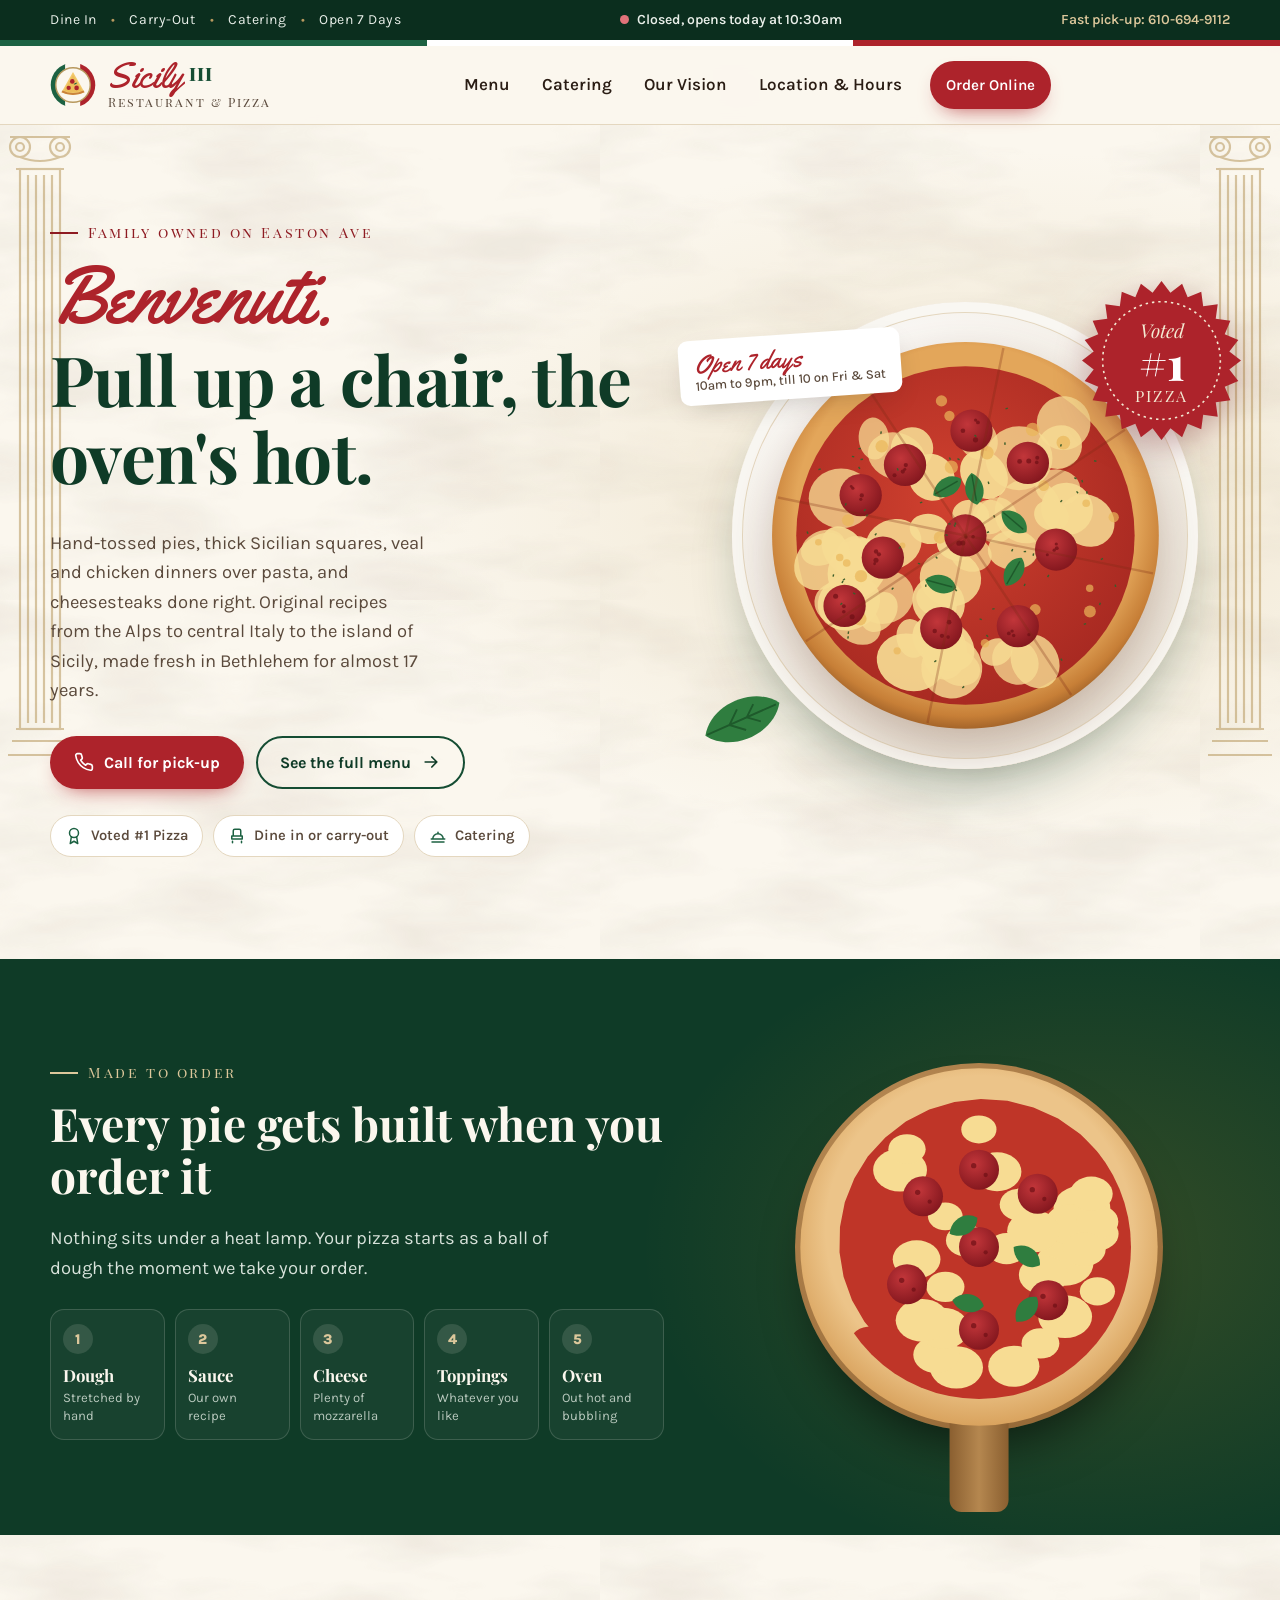
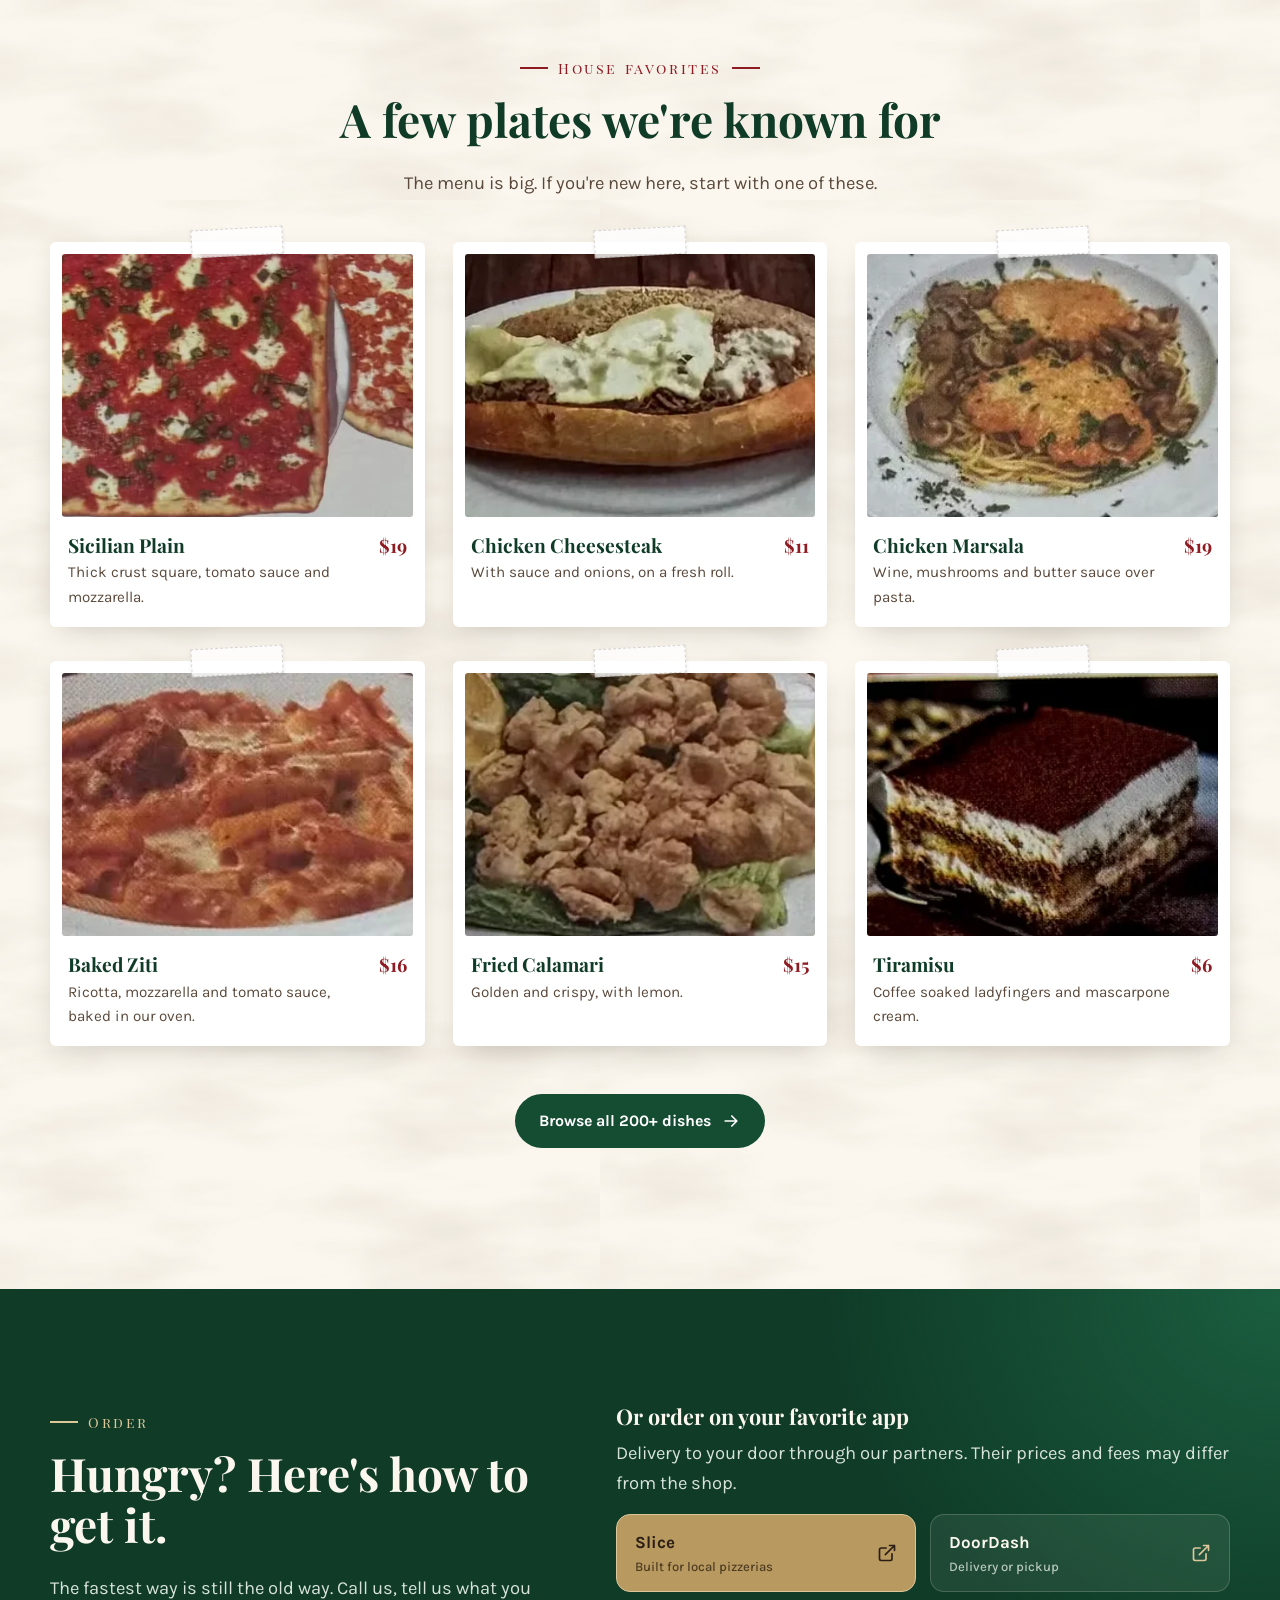
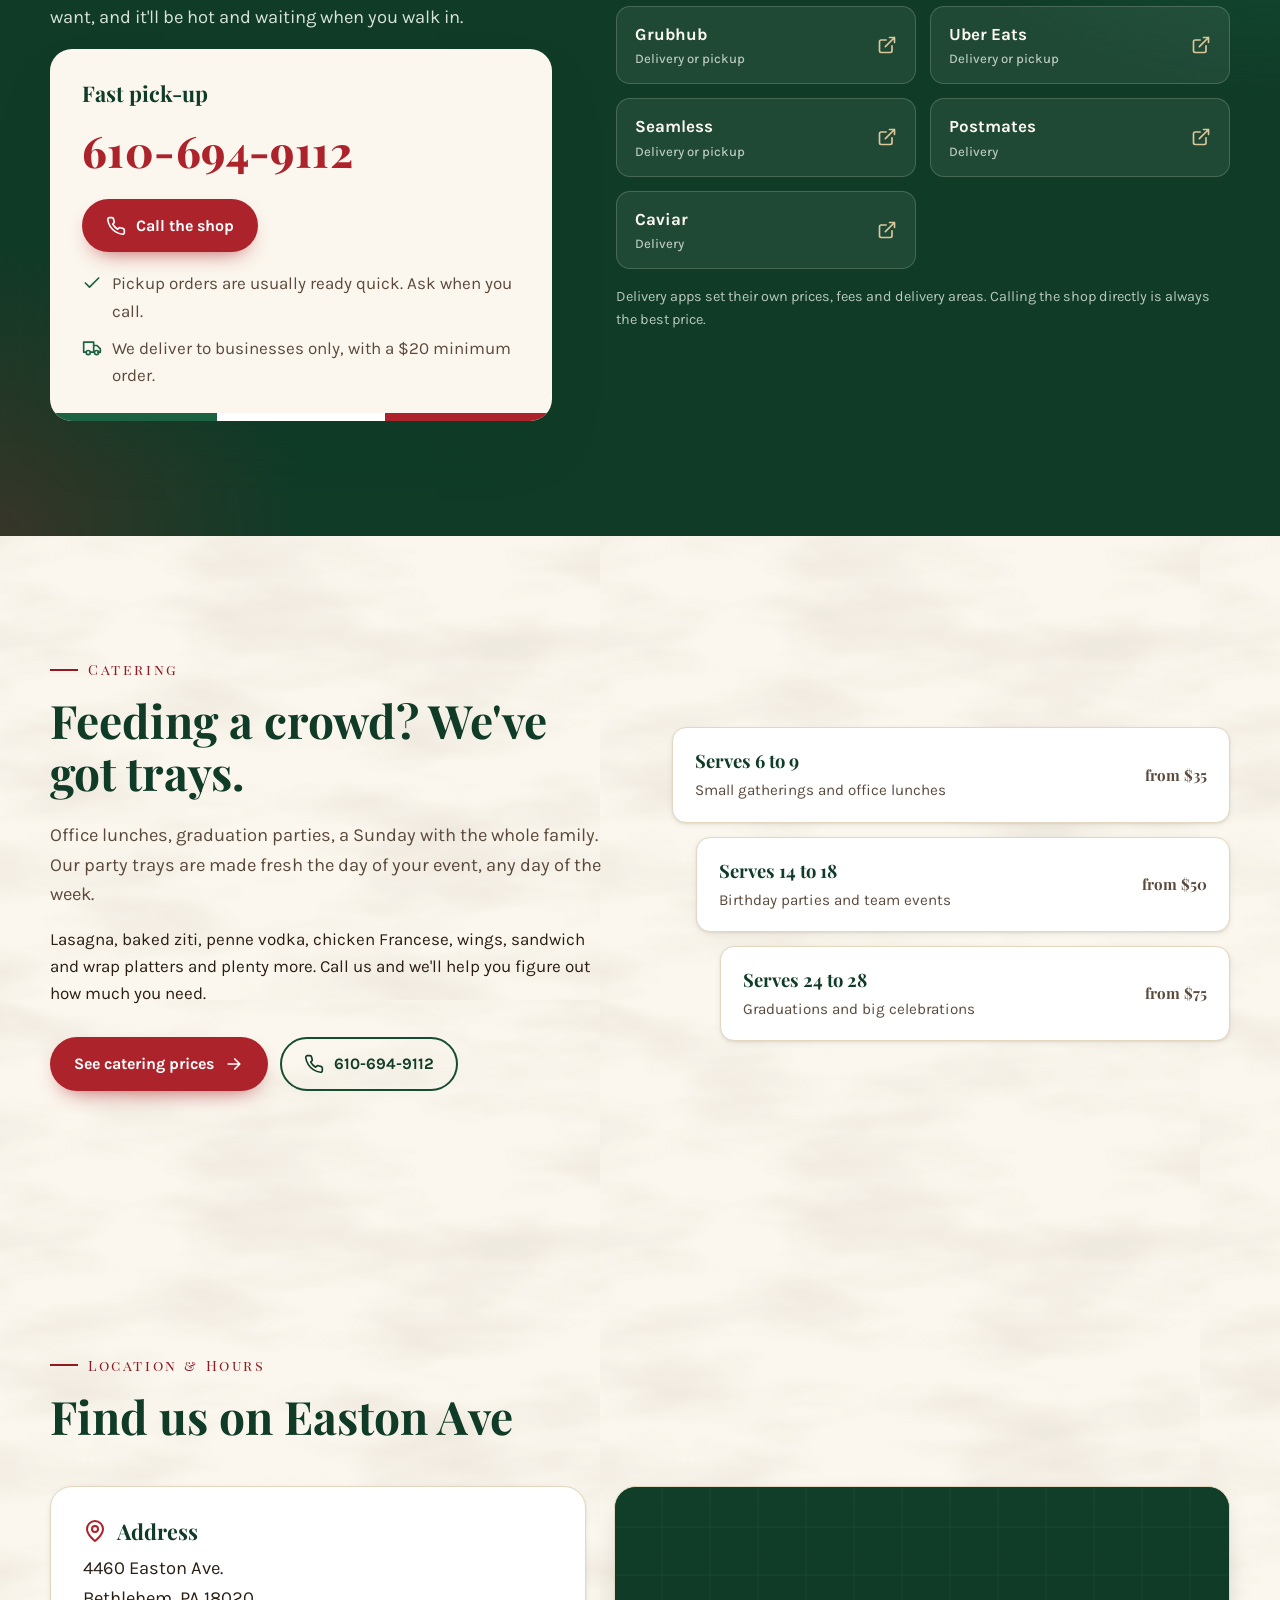
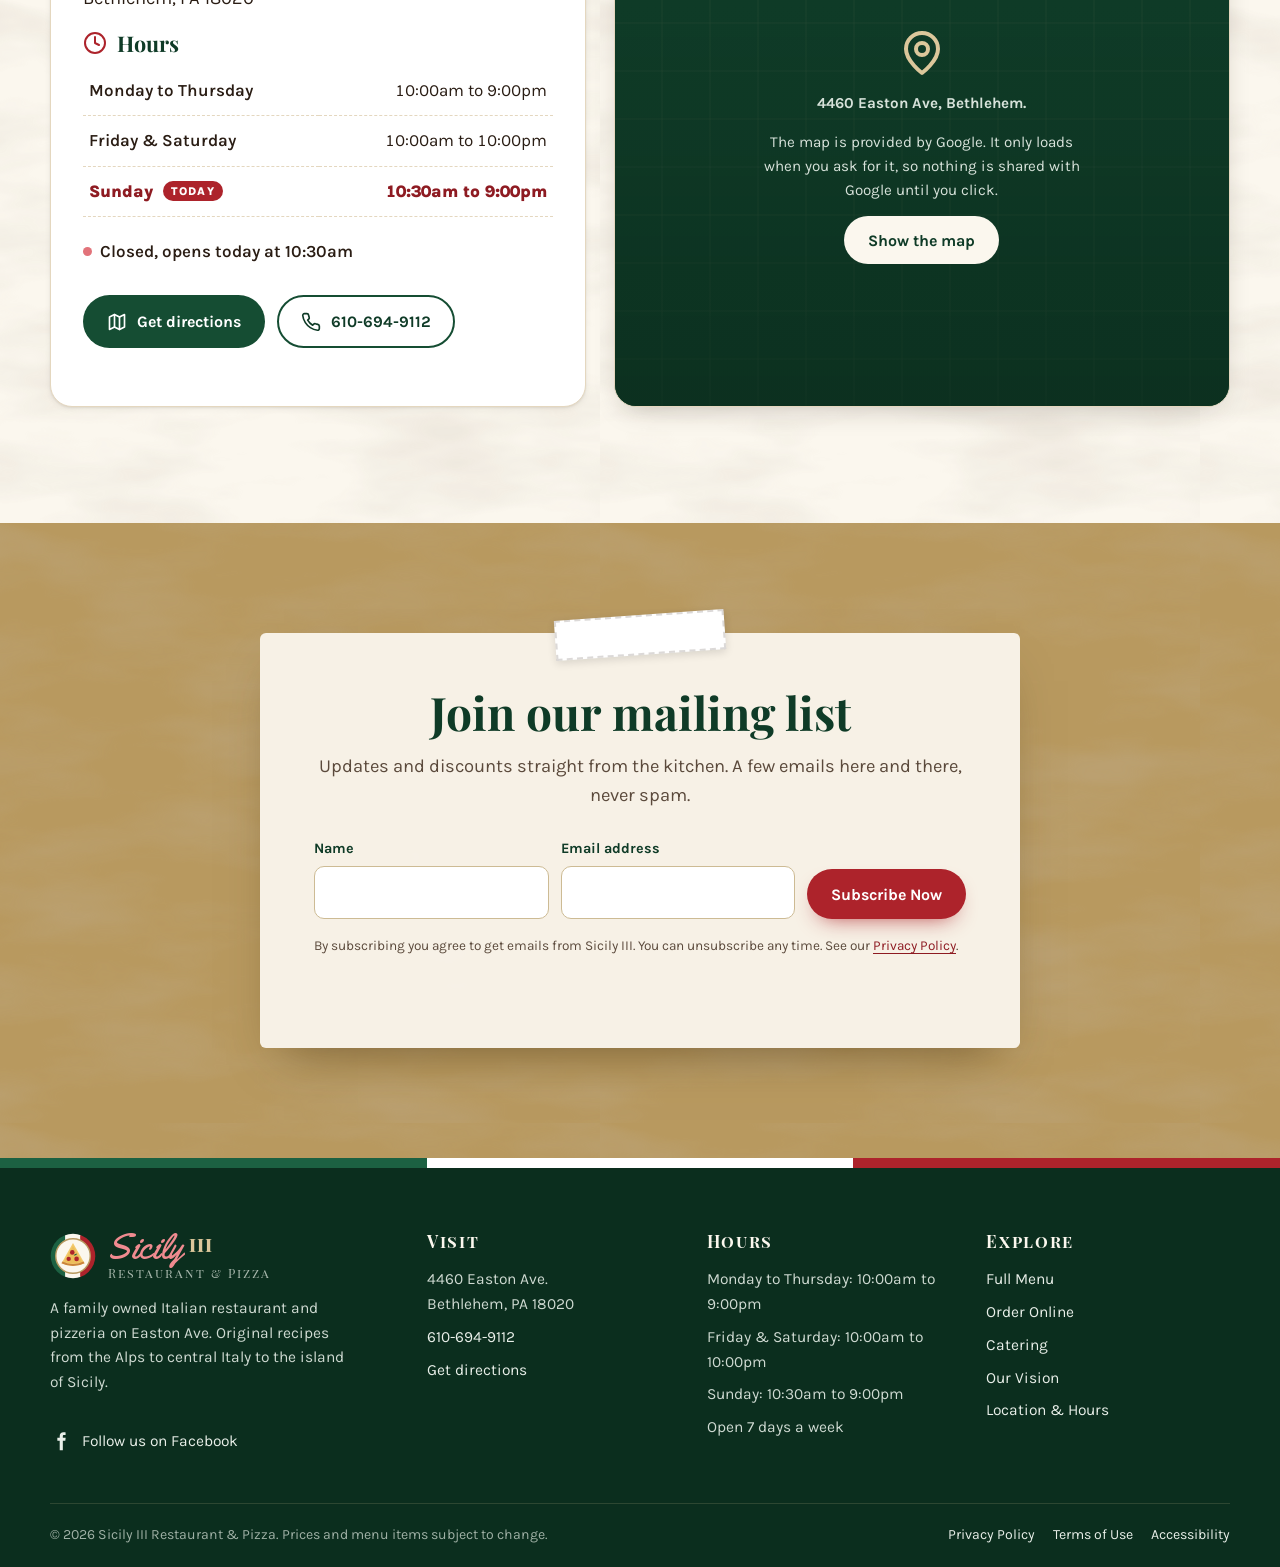
==== commit 7f909677: "Swap marquee for animated pizza build, trim repeated sections, remove BYOB" ====
--- a/index.html
+++ b/index.html
@@ -4,14 +4,14 @@
 <meta charset="utf-8">
 <meta name="viewport" content="width=device-width, initial-scale=1">
 <title>Sicily III Restaurant & Pizza | Bethlehem, PA Pizza, Pasta & Catering</title>
-<meta name="description" content="Family owned Italian restaurant and pizzeria at 4460 Easton Ave, Bethlehem PA. Voted #1 Pizza. Dine in, carry-out, catering and BYOB. Call 610-694-9112.">
+<meta name="description" content="Family owned Italian restaurant and pizzeria at 4460 Easton Ave, Bethlehem PA. Voted #1 Pizza. Dine in, carry-out and catering. Call 610-694-9112.">
 <link rel="canonical" href="https://sicily-pizza.vercel.app/">
 <meta name="theme-color" content="#0f3b27">
 <meta name="format-detection" content="telephone=yes">
 <meta property="og:type" content="website">
 <meta property="og:site_name" content="Sicily III Restaurant &amp; Pizza">
 <meta property="og:title" content="Sicily III Restaurant & Pizza | Bethlehem, PA Pizza, Pasta & Catering">
-<meta property="og:description" content="Family owned Italian restaurant and pizzeria at 4460 Easton Ave, Bethlehem PA. Voted #1 Pizza. Dine in, carry-out, catering and BYOB. Call 610-694-9112.">
+<meta property="og:description" content="Family owned Italian restaurant and pizzeria at 4460 Easton Ave, Bethlehem PA. Voted #1 Pizza. Dine in, carry-out and catering. Call 610-694-9112.">
 <meta property="og:url" content="https://sicily-pizza.vercel.app/">
 <meta property="og:image" content="https://sicily-pizza.vercel.app/assets/img/og.jpg">
 <meta property="og:image:width" content="1200">
@@ -23,14 +23,14 @@
 <link rel="preconnect" href="https://fonts.googleapis.com">
 <link rel="preconnect" href="https://fonts.gstatic.com" crossorigin>
 <link rel="stylesheet" href="https://fonts.googleapis.com/css2?family=Karla:wght@400;500;600;700;800&family=Playfair+Display:ital,wght@0,600;0,700;0,800;1,500&family=Playfair+Display+SC:wght@400;700&family=Yellowtail&display=swap">
-<link rel="stylesheet" href="/assets/css/site.css?v=1">
-<script src="/assets/js/site.js?v=1" defer></script>
+<link rel="stylesheet" href="/assets/css/site.css?v=2">
+<script src="/assets/js/site.js?v=2" defer></script>
 <script type="application/ld+json">{"@context": "https://schema.org", "@type": "Restaurant", "name": "Sicily III Restaurant & Pizza", "alternateName": "Sicily Pizza III", "url": "https://sicily-pizza.vercel.app/", "telephone": "+1-610-694-9112", "image": "https://sicily-pizza.vercel.app/assets/img/og.jpg", "servesCuisine": ["Italian", "Pizza"], "priceRange": "$$", "menu": "https://sicily-pizza.vercel.app/menu", "acceptsReservations": false, "address": {"@type": "PostalAddress", "streetAddress": "4460 Easton Ave", "addressLocality": "Bethlehem", "addressRegion": "PA", "postalCode": "18020", "addressCountry": "US"}, "openingHoursSpecification": [{"@type": "OpeningHoursSpecification", "dayOfWeek": ["Monday", "Tuesday", "Wednesday", "Thursday"], "opens": "10:00", "closes": "21:00"}, {"@type": "OpeningHoursSpecification", "dayOfWeek": ["Friday", "Saturday"], "opens": "10:00", "closes": "22:00"}, {"@type": "OpeningHoursSpecification", "dayOfWeek": "Sunday", "opens": "10:30", "closes": "21:00"}], "sameAs": ["https://www.facebook.com/sicily3"]}</script>
 </head>
 <body>
 <a class="skip" href="#main">Skip to content</a>
 <div class="topbar"><div class="wrap">
-<div class="topbar-tags"><span>Dine In</span><span>Carry-Out</span><span>Catering</span><span>BYOB</span></div>
+<div class="topbar-tags"><span>Dine In</span><span>Carry-Out</span><span>Catering</span><span>Open 7 Days</span></div>
 <span class="status" data-status aria-live="polite"><span class="status-dot" aria-hidden="true"></span><span data-status-text>Open 7 days a week</span></span>
 <a href="tel:+16106949112">Fast pick-up: 610-694-9112</a>
 </div></div>
@@ -72,7 +72,7 @@
 <a class="btn btn-ghost" href="/menu">See the full menu<svg viewBox="0 0 24 24" fill="none" stroke="currentColor" stroke-width="2" stroke-linecap="round" stroke-linejoin="round" aria-hidden="true" focusable="false"><path d="M5 12h14M13 6l6 6-6 6"/></svg></a>
 </div>
 <ul class="hero-facts">
-<li><svg viewBox="0 0 24 24" fill="none" stroke="currentColor" stroke-width="2" stroke-linecap="round" stroke-linejoin="round" aria-hidden="true" focusable="false"><circle cx="12" cy="8" r="6"/><path d="M15.5 13 17 22l-5-3-5 3 1.5-9"/></svg>Voted #1 Pizza</li><li><svg viewBox="0 0 24 24" fill="none" stroke="currentColor" stroke-width="2" stroke-linecap="round" stroke-linejoin="round" aria-hidden="true" focusable="false"><path d="M8 22h8M12 15v7M7 2h10l1 6a6 6 0 0 1-12 0z"/></svg>BYOB</li><li><svg viewBox="0 0 24 24" fill="none" stroke="currentColor" stroke-width="2" stroke-linecap="round" stroke-linejoin="round" aria-hidden="true" focusable="false"><path d="M6 19v2M18 19v2M5 12h14v4H5zM7 12V5a2 2 0 0 1 2-2h6a2 2 0 0 1 2 2v7"/></svg>Dine in or carry-out</li><li><svg viewBox="0 0 24 24" fill="none" stroke="currentColor" stroke-width="2" stroke-linecap="round" stroke-linejoin="round" aria-hidden="true" focusable="false"><path d="M3 16h18M5 16a7 7 0 0 1 14 0M12 9V7M4 20h16"/></svg>Catering</li>
+<li><svg viewBox="0 0 24 24" fill="none" stroke="currentColor" stroke-width="2" stroke-linecap="round" stroke-linejoin="round" aria-hidden="true" focusable="false"><circle cx="12" cy="8" r="6"/><path d="M15.5 13 17 22l-5-3-5 3 1.5-9"/></svg>Voted #1 Pizza</li><li><svg viewBox="0 0 24 24" fill="none" stroke="currentColor" stroke-width="2" stroke-linecap="round" stroke-linejoin="round" aria-hidden="true" focusable="false"><path d="M6 19v2M18 19v2M5 12h14v4H5zM7 12V5a2 2 0 0 1 2-2h6a2 2 0 0 1 2 2v7"/></svg>Dine in or carry-out</li><li><svg viewBox="0 0 24 24" fill="none" stroke="currentColor" stroke-width="2" stroke-linecap="round" stroke-linejoin="round" aria-hidden="true" focusable="false"><path d="M3 16h18M5 16a7 7 0 0 1 14 0M12 9V7M4 20h16"/></svg>Catering</li>
 </ul></div>
 <div class="hero-art">
 <div class="plate"></div><svg class="pizza" viewBox="0 0 400 400" aria-hidden="true" focusable="false"><defs><radialGradient id="crust" cx="50%" cy="45%" r="55%"><stop offset="80%" stop-color="#e3a65a"/><stop offset="94%" stop-color="#c77f37"/><stop offset="100%" stop-color="#a5652a"/></radialGradient><radialGradient id="sauce" cx="45%" cy="40%" r="60%"><stop offset="0" stop-color="#d0412f"/><stop offset="1" stop-color="#a92a22"/></radialGradient><radialGradient id="pep" cx="40%" cy="35%" r="65%"><stop offset="0" stop-color="#c2363a"/><stop offset="1" stop-color="#86181f"/></radialGradient></defs><circle cx="200" cy="200" r="192" fill="url(#crust)"/><circle cx="200" cy="200" r="168" fill="url(#sauce)"/><ellipse cx="92.8" cy="233.1" rx="32.6" ry="27.4" transform="rotate(130 92.8 233.1)" fill="#f7dc93" opacity="0.92"/><ellipse cx="249.6" cy="325.0" rx="24.6" ry="21.7" transform="rotate(47 249.6 325.0)" fill="#f7dc93" opacity="0.77"/><ellipse cx="185.1" cy="242.6" rx="30.6" ry="27.8" transform="rotate(10 185.1 242.6)" fill="#f7dc93" opacity="0.87"/><ellipse cx="119.8" cy="261.3" rx="29.3" ry="26.2" transform="rotate(159 119.8 261.3)" fill="#f7dc93" opacity="0.75"/><ellipse cx="164.0" cy="193.5" rx="19.4" ry="15.0" transform="rotate(7 164.0 193.5)" fill="#f7dc93" opacity="0.91"/><ellipse cx="146.8" cy="302.3" rx="19.5" ry="15.0" transform="rotate(75 146.8 302.3)" fill="#f7dc93" opacity="0.85"/><ellipse cx="147.0" cy="113.5" rx="21.0" ry="21.0" transform="rotate(21 147.0 113.5)" fill="#f7dc93" opacity="0.89"/><ellipse cx="171.3" cy="265.9" rx="21.2" ry="15.3" transform="rotate(27 171.3 265.9)" fill="#f7dc93" opacity="0.83"/><ellipse cx="253.2" cy="123.4" rx="33.2" ry="31.7" transform="rotate(0 253.2 123.4)" fill="#f7dc93" opacity="0.79"/><ellipse cx="230.8" cy="184.8" rx="22.8" ry="20.8" transform="rotate(107 230.8 184.8)" fill="#f7dc93" opacity="0.76"/><ellipse cx="109.1" cy="103.8" rx="20.9" ry="15.1" transform="rotate(85 109.1 103.8)" fill="#f7dc93" opacity="0.75"/><ellipse cx="78.3" cy="277.2" rx="18.4" ry="16.8" transform="rotate(2 78.3 277.2)" fill="#f7dc93" opacity="0.76"/><ellipse cx="218.4" cy="139.5" rx="26.1" ry="21.7" transform="rotate(48 218.4 139.5)" fill="#f7dc93" opacity="0.95"/><ellipse cx="211.9" cy="103.6" rx="22.9" ry="18.7" transform="rotate(54 211.9 103.6)" fill="#f7dc93" opacity="0.75"/><ellipse cx="297.5" cy="88.5" rx="26.7" ry="26.7" transform="rotate(5 297.5 88.5)" fill="#f7dc93" opacity="0.79"/><ellipse cx="90.8" cy="285.5" rx="27.6" ry="20.1" transform="rotate(37 90.8 285.5)" fill="#f7dc93" opacity="0.79"/><ellipse cx="193.1" cy="331.7" rx="21.9" ry="17.3" transform="rotate(18 193.1 331.7)" fill="#f7dc93" opacity="0.76"/><ellipse cx="230.7" cy="315.7" rx="16.3" ry="13.2" transform="rotate(159 230.7 315.7)" fill="#f7dc93" opacity="0.84"/><ellipse cx="300.9" cy="173.5" rx="26.3" ry="25.3" transform="rotate(46 300.9 173.5)" fill="#f7dc93" opacity="0.88"/><ellipse cx="173.3" cy="266.5" rx="27.0" ry="24.8" transform="rotate(40 173.3 266.5)" fill="#f7dc93" opacity="0.90"/><ellipse cx="261.9" cy="175.7" rx="33.1" ry="31.9" transform="rotate(154 261.9 175.7)" fill="#f7dc93" opacity="0.77"/><ellipse cx="247.4" cy="214.5" rx="25.2" ry="19.6" transform="rotate(180 247.4 214.5)" fill="#f7dc93" opacity="0.83"/><ellipse cx="74.6" cy="268.1" rx="24.8" ry="21.3" transform="rotate(17 74.6 268.1)" fill="#f7dc93" opacity="0.78"/><ellipse cx="79.8" cy="215.7" rx="27.1" ry="19.6" transform="rotate(54 79.8 215.7)" fill="#f7dc93" opacity="0.93"/><ellipse cx="205.5" cy="218.5" rx="20.8" ry="17.4" transform="rotate(15 205.5 218.5)" fill="#f7dc93" opacity="0.76"/><ellipse cx="178.2" cy="307.1" rx="33.5" ry="24.4" transform="rotate(35 178.2 307.1)" fill="#f7dc93" opacity="0.93"/><ellipse cx="320.7" cy="185.1" rx="28.4" ry="24.9" transform="rotate(35 320.7 185.1)" fill="#f7dc93" opacity="0.87"/><ellipse cx="291.7" cy="152.3" rx="22.4" ry="17.8" transform="rotate(8 291.7 152.3)" fill="#f7dc93" opacity="0.75"/><ellipse cx="131.7" cy="121.4" rx="29.1" ry="23.2" transform="rotate(18 131.7 121.4)" fill="#f7dc93" opacity="0.77"/><ellipse cx="76.6" cy="163.2" rx="32.2" ry="29.7" transform="rotate(180 76.6 163.2)" fill="#f7dc93" opacity="0.78"/><ellipse cx="285.4" cy="180.0" rx="17.5" ry="14.8" transform="rotate(19 285.4 180.0)" fill="#f7dc93" opacity="0.92"/><ellipse cx="84.3" cy="266.3" rx="31.5" ry="27.5" transform="rotate(159 84.3 266.3)" fill="#f7dc93" opacity="0.88"/><ellipse cx="187.9" cy="211.5" rx="17.3" ry="12.6" transform="rotate(29 187.9 211.5)" fill="#f7dc93" opacity="0.95"/><ellipse cx="293.2" cy="112.3" rx="23.0" ry="21.2" transform="rotate(148 293.2 112.3)" fill="#f7dc93" opacity="0.84"/><ellipse cx="92.7" cy="225.7" rx="25.3" ry="21.6" transform="rotate(79 92.7 225.7)" fill="#f7dc93" opacity="0.87"/><ellipse cx="128.5" cy="208.6" rx="28.6" ry="24.3" transform="rotate(157 128.5 208.6)" fill="#f7dc93" opacity="0.88"/><ellipse cx="58.5" cy="212.2" rx="22.6" ry="16.8" transform="rotate(156 58.5 212.2)" fill="#f7dc93" opacity="0.79"/><ellipse cx="269.1" cy="324.9" rx="27.9" ry="23.2" transform="rotate(61 269.1 324.9)" fill="#f7dc93" opacity="0.82"/><ellipse cx="166.3" cy="142.3" rx="23.8" ry="22.4" transform="rotate(51 166.3 142.3)" fill="#f7dc93" opacity="0.93"/><ellipse cx="114.4" cy="276.1" rx="21.7" ry="16.1" transform="rotate(127 114.4 276.1)" fill="#f7dc93" opacity="0.82"/><ellipse cx="223.9" cy="181.6" rx="17.2" ry="17.1" transform="rotate(43 223.9 181.6)" fill="#f7dc93" opacity="0.77"/><ellipse cx="58.0" cy="225.8" rx="31.0" ry="25.2" transform="rotate(133 58.0 225.8)" fill="#f7dc93" opacity="0.85"/><ellipse cx="145.1" cy="326.0" rx="33.7" ry="28.1" transform="rotate(19 145.1 326.0)" fill="#f7dc93" opacity="0.92"/><ellipse cx="179.4" cy="315.1" rx="28.2" ry="22.1" transform="rotate(90 179.4 315.1)" fill="#f7dc93" opacity="0.81"/><ellipse cx="205.3" cy="180.0" rx="18.4" ry="15.4" transform="rotate(6 205.3 180.0)" fill="#f7dc93" opacity="0.90"/><ellipse cx="186.4" cy="331.7" rx="30.3" ry="30.2" transform="rotate(29 186.4 331.7)" fill="#f7dc93" opacity="0.84"/><circle cx="116.9" cy="111.5" r="6.2" fill="#e9b75a" opacity=".7"/><circle cx="319.9" cy="168.0" r="3.8" fill="#e9b75a" opacity=".7"/><circle cx="137.4" cy="209.9" r="3.0" fill="#e9b75a" opacity=".7"/><circle cx="75.2" cy="222.0" r="3.7" fill="#e9b75a" opacity=".7"/><circle cx="187.7" cy="287.3" r="5.8" fill="#e9b75a" opacity=".7"/><circle cx="83.4" cy="185.0" r="6.0" fill="#e9b75a" opacity=".7"/><circle cx="95.3" cy="282.8" r="6.6" fill="#e9b75a" opacity=".7"/><circle cx="323.6" cy="275.5" r="5.9" fill="#e9b75a" opacity=".7"/><circle cx="269.2" cy="273.6" r="5.5" fill="#e9b75a" opacity=".7"/><circle cx="277.7" cy="150.6" r="5.3" fill="#e9b75a" opacity=".7"/><circle cx="297.2" cy="107.9" r="6.8" fill="#e9b75a" opacity=".7"/><circle cx="82.1" cy="227.4" r="3.8" fill="#e9b75a" opacity=".7"/><circle cx="176.2" cy="66.4" r="5.6" fill="#e9b75a" opacity=".7"/><circle cx="186.0" cy="132.1" r="6.6" fill="#e9b75a" opacity=".7"/><circle cx="347.2" cy="181.9" r="5.1" fill="#e9b75a" opacity=".7"/><circle cx="221.5" cy="117.9" r="6.6" fill="#e9b75a" opacity=".7"/><circle cx="254.6" cy="130.3" r="3.3" fill="#e9b75a" opacity=".7"/><circle cx="96.3" cy="240.4" r="6.1" fill="#e9b75a" opacity=".7"/><circle cx="174.8" cy="202.0" r="6.2" fill="#e9b75a" opacity=".7"/><circle cx="323.4" cy="252.5" r="3.7" fill="#e9b75a" opacity=".7"/><circle cx="132.2" cy="314.6" r="3.6" fill="#e9b75a" opacity=".7"/><circle cx="264.1" cy="286.7" r="5.9" fill="#e9b75a" opacity=".7"/><circle cx="266.7" cy="94.8" r="6.8" fill="#e9b75a" opacity=".7"/><circle cx="54.0" cy="206.8" r="3.3" fill="#e9b75a" opacity=".7"/><circle cx="219.4" cy="307.1" r="4.2" fill="#e9b75a" opacity=".7"/><circle cx="184.1" cy="81.2" r="5.1" fill="#e9b75a" opacity=".7"/><circle cx="200" cy="200" r="21" fill="url(#pep)"/><circle cx="207.6" cy="201.3" r="1.8" fill="#6d1016" opacity=".7"/><circle cx="197.4" cy="207.6" r="2.5" fill="#6d1016" opacity=".7"/><circle cx="193.6" cy="207.7" r="2.6" fill="#6d1016" opacity=".7"/><circle cx="200.5" cy="201.6" r="1.6" fill="#6d1016" opacity=".7"/><circle cx="140" cy="130" r="21" fill="url(#pep)"/><circle cx="140.8" cy="130.1" r="2.1" fill="#6d1016" opacity=".7"/><circle cx="129.6" cy="140.3" r="2.0" fill="#6d1016" opacity=".7"/><circle cx="137.8" cy="136.6" r="2.1" fill="#6d1016" opacity=".7"/><circle cx="139.8" cy="134.2" r="1.5" fill="#6d1016" opacity=".7"/><circle cx="262" cy="128" r="21" fill="url(#pep)"/><circle cx="262.9" cy="126.1" r="2.5" fill="#6d1016" opacity=".7"/><circle cx="271.3" cy="122.9" r="2.0" fill="#6d1016" opacity=".7"/><circle cx="253.8" cy="126.5" r="2.4" fill="#6d1016" opacity=".7"/><circle cx="270.8" cy="127.5" r="1.8" fill="#6d1016" opacity=".7"/><circle cx="118" cy="222" r="21" fill="url(#pep)"/><circle cx="111.2" cy="224.6" r="2.5" fill="#6d1016" opacity=".7"/><circle cx="109.8" cy="228.1" r="1.4" fill="#6d1016" opacity=".7"/><circle cx="111.3" cy="216.0" r="2.2" fill="#6d1016" opacity=".7"/><circle cx="114.1" cy="218.8" r="2.1" fill="#6d1016" opacity=".7"/><circle cx="290" cy="214" r="21" fill="url(#pep)"/><circle cx="281.3" cy="219.1" r="1.5" fill="#6d1016" opacity=".7"/><circle cx="290.2" cy="208.5" r="1.6" fill="#6d1016" opacity=".7"/><circle cx="290.7" cy="212.6" r="1.9" fill="#6d1016" opacity=".7"/><circle cx="288.1" cy="214.6" r="1.6" fill="#6d1016" opacity=".7"/><circle cx="176" cy="292" r="21" fill="url(#pep)"/><circle cx="169.5" cy="294.9" r="2.2" fill="#6d1016" opacity=".7"/><circle cx="176.7" cy="299.7" r="2.1" fill="#6d1016" opacity=".7"/><circle cx="183.8" cy="286.1" r="2.3" fill="#6d1016" opacity=".7"/><circle cx="182.8" cy="300.9" r="1.8" fill="#6d1016" opacity=".7"/><circle cx="252" cy="290" r="21" fill="url(#pep)"/><circle cx="247.9" cy="299.3" r="1.7" fill="#6d1016" opacity=".7"/><circle cx="263.0" cy="298.5" r="1.6" fill="#6d1016" opacity=".7"/><circle cx="246.3" cy="295.0" r="1.7" fill="#6d1016" opacity=".7"/><circle cx="243.1" cy="297.3" r="1.9" fill="#6d1016" opacity=".7"/><circle cx="206" cy="96" r="21" fill="url(#pep)"/><circle cx="212.4" cy="87.8" r="1.9" fill="#6d1016" opacity=".7"/><circle cx="210.1" cy="85.4" r="1.6" fill="#6d1016" opacity=".7"/><circle cx="210.0" cy="105.1" r="2.6" fill="#6d1016" opacity=".7"/><circle cx="197.5" cy="96.1" r="2.3" fill="#6d1016" opacity=".7"/><circle cx="96" cy="160" r="21" fill="url(#pep)"/><circle cx="96.1" cy="164.1" r="1.6" fill="#6d1016" opacity=".7"/><circle cx="86.6" cy="151.3" r="1.4" fill="#6d1016" opacity=".7"/><circle cx="97.1" cy="160.3" r="2.1" fill="#6d1016" opacity=".7"/><circle cx="88.2" cy="153.1" r="1.6" fill="#6d1016" opacity=".7"/><circle cx="80" cy="270" r="21" fill="url(#pep)"/><circle cx="87.5" cy="280.8" r="2.5" fill="#6d1016" opacity=".7"/><circle cx="71.1" cy="260.4" r="2.5" fill="#6d1016" opacity=".7"/><circle cx="79.2" cy="275.8" r="1.8" fill="#6d1016" opacity=".7"/><circle cx="79.3" cy="270.3" r="1.9" fill="#6d1016" opacity=".7"/><g transform="translate(168 160) rotate(-30)"><path d="M0 0 C 8 -12, 26 -12, 32 0 C 26 12, 8 12, 0 0Z" fill="#2f7d3f"/><path d="M2 0 H 28" stroke="#1e5a2b" stroke-width="1.4"/></g><g transform="translate(236 176) rotate(40)"><path d="M0 0 C 8 -12, 26 -12, 32 0 C 26 12, 8 12, 0 0Z" fill="#2f7d3f"/><path d="M2 0 H 28" stroke="#1e5a2b" stroke-width="1.4"/></g><g transform="translate(160 244) rotate(15)"><path d="M0 0 C 8 -12, 26 -12, 32 0 C 26 12, 8 12, 0 0Z" fill="#2f7d3f"/><path d="M2 0 H 28" stroke="#1e5a2b" stroke-width="1.4"/></g><g transform="translate(240 250) rotate(-60)"><path d="M0 0 C 8 -12, 26 -12, 32 0 C 26 12, 8 12, 0 0Z" fill="#2f7d3f"/><path d="M2 0 H 28" stroke="#1e5a2b" stroke-width="1.4"/></g><g transform="translate(206 138) rotate(80)"><path d="M0 0 C 8 -12, 26 -12, 32 0 C 26 12, 8 12, 0 0Z" fill="#2f7d3f"/><path d="M2 0 H 28" stroke="#1e5a2b" stroke-width="1.4"/></g><rect x="185.4" y="189.2" width="2.4" height="1.4" fill="#3b5d2a" transform="rotate(179 185.4 189.2)"/><rect x="268.4" y="218.0" width="2.4" height="1.4" fill="#3b5d2a" transform="rotate(104 268.4 218.0)"/><rect x="69.8" y="238.8" width="2.4" height="1.4" fill="#3b5d2a" transform="rotate(103 69.8 238.8)"/><rect x="308.4" y="142.1" width="2.4" height="1.4" fill="#3b5d2a" transform="rotate(24 308.4 142.1)"/><rect x="180.4" y="198.5" width="2.4" height="1.4" fill="#3b5d2a" transform="rotate(21 180.4 198.5)"/><rect x="242.3" y="74.3" width="2.4" height="1.4" fill="#3b5d2a" transform="rotate(161 242.3 74.3)"/><rect x="310.8" y="155.8" width="2.4" height="1.4" fill="#3b5d2a" transform="rotate(48 310.8 155.8)"/><rect x="43.4" y="195.8" width="2.4" height="1.4" fill="#3b5d2a" transform="rotate(66 43.4 195.8)"/><rect x="190.1" y="253.0" width="2.4" height="1.4" fill="#3b5d2a" transform="rotate(40 190.1 253.0)"/><rect x="239.8" y="107.6" width="2.4" height="1.4" fill="#3b5d2a" transform="rotate(84 239.8 107.6)"/><rect x="295.9" y="109.7" width="2.4" height="1.4" fill="#3b5d2a" transform="rotate(110 295.9 109.7)"/><rect x="209.6" y="99.8" width="2.4" height="1.4" fill="#3b5d2a" transform="rotate(47 209.6 99.8)"/><rect x="283.4" y="239.6" width="2.4" height="1.4" fill="#3b5d2a" transform="rotate(120 283.4 239.6)"/><rect x="320.0" y="288.2" width="2.4" height="1.4" fill="#3b5d2a" transform="rotate(163 320.0 288.2)"/><rect x="228.8" y="179.8" width="2.4" height="1.4" fill="#3b5d2a" transform="rotate(69 228.8 179.8)"/><rect x="321.2" y="156.1" width="2.4" height="1.4" fill="#3b5d2a" transform="rotate(86 321.2 156.1)"/><rect x="221.3" y="298.4" width="2.4" height="1.4" fill="#3b5d2a" transform="rotate(46 221.3 298.4)"/><rect x="103.5" y="179.6" width="2.4" height="1.4" fill="#3b5d2a" transform="rotate(127 103.5 179.6)"/><rect x="117.1" y="96.9" width="2.4" height="1.4" fill="#3b5d2a" transform="rotate(101 117.1 96.9)"/><rect x="223.7" y="197.0" width="2.4" height="1.4" fill="#3b5d2a" transform="rotate(157 223.7 197.0)"/><rect x="259.9" y="248.3" width="2.4" height="1.4" fill="#3b5d2a" transform="rotate(113 259.9 248.3)"/><rect x="171.1" y="220.6" width="2.4" height="1.4" fill="#3b5d2a" transform="rotate(50 171.1 220.6)"/><rect x="190.2" y="186.8" width="2.4" height="1.4" fill="#3b5d2a" transform="rotate(66 190.2 186.8)"/><rect x="199.2" y="350.4" width="2.4" height="1.4" fill="#3b5d2a" transform="rotate(140 199.2 350.4)"/><rect x="101.4" y="174.4" width="2.4" height="1.4" fill="#3b5d2a" transform="rotate(133 101.4 174.4)"/><rect x="56.5" y="134.7" width="2.4" height="1.4" fill="#3b5d2a" transform="rotate(163 56.5 134.7)"/><rect x="80.8" y="243.5" width="2.4" height="1.4" fill="#3b5d2a" transform="rotate(140 80.8 243.5)"/><rect x="87.4" y="120.8" width="2.4" height="1.4" fill="#3b5d2a" transform="rotate(11 87.4 120.8)"/><rect x="84.3" y="300.2" width="2.4" height="1.4" fill="#3b5d2a" transform="rotate(98 84.3 300.2)"/><rect x="136.0" y="211.5" width="2.4" height="1.4" fill="#3b5d2a" transform="rotate(126 136.0 211.5)"/><rect x="82.2" y="168.2" width="2.4" height="1.4" fill="#3b5d2a" transform="rotate(109 82.2 168.2)"/><rect x="296.5" y="165.5" width="2.4" height="1.4" fill="#3b5d2a" transform="rotate(134 296.5 165.5)"/><rect x="129.0" y="252.5" width="2.4" height="1.4" fill="#3b5d2a" transform="rotate(135 129.0 252.5)"/><rect x="171.5" y="324.7" width="2.4" height="1.4" fill="#3b5d2a" transform="rotate(143 171.5 324.7)"/><rect x="316.3" y="144.8" width="2.4" height="1.4" fill="#3b5d2a" transform="rotate(75 316.3 144.8)"/><rect x="336.9" y="223.3" width="2.4" height="1.4" fill="#3b5d2a" transform="rotate(149 336.9 223.3)"/><rect x="260.3" y="216.6" width="2.4" height="1.4" fill="#3b5d2a" transform="rotate(175 260.3 216.6)"/><rect x="84.7" y="295.4" width="2.4" height="1.4" fill="#3b5d2a" transform="rotate(101 84.7 295.4)"/><rect x="349.4" y="248.7" width="2.4" height="1.4" fill="#3b5d2a" transform="rotate(81 349.4 248.7)"/><rect x="334.6" y="267.0" width="2.4" height="1.4" fill="#3b5d2a" transform="rotate(109 334.6 267.0)"/><rect x="184.7" y="122.3" width="2.4" height="1.4" fill="#3b5d2a" transform="rotate(62 184.7 122.3)"/><rect x="247.6" y="214.0" width="2.4" height="1.4" fill="#3b5d2a" transform="rotate(119 247.6 214.0)"/><rect x="295.4" y="321.9" width="2.4" height="1.4" fill="#3b5d2a" transform="rotate(62 295.4 321.9)"/><rect x="157.4" y="167.5" width="2.4" height="1.4" fill="#3b5d2a" transform="rotate(159 157.4 167.5)"/><rect x="152.9" y="227.0" width="2.4" height="1.4" fill="#3b5d2a" transform="rotate(13 152.9 227.0)"/><rect x="161.4" y="248.7" width="2.4" height="1.4" fill="#3b5d2a" transform="rotate(93 161.4 248.7)"/><rect x="79.1" y="245.4" width="2.4" height="1.4" fill="#3b5d2a" transform="rotate(116 79.1 245.4)"/><rect x="98.3" y="125.1" width="2.4" height="1.4" fill="#3b5d2a" transform="rotate(174 98.3 125.1)"/><rect x="78.1" y="267.5" width="2.4" height="1.4" fill="#3b5d2a" transform="rotate(135 78.1 267.5)"/><rect x="223.3" y="146.4" width="2.4" height="1.4" fill="#3b5d2a" transform="rotate(74 223.3 146.4)"/><rect x="192.4" y="123.2" width="2.4" height="1.4" fill="#3b5d2a" transform="rotate(29 192.4 123.2)"/><rect x="112.2" y="198.4" width="2.4" height="1.4" fill="#3b5d2a" transform="rotate(129 112.2 198.4)"/><rect x="133.0" y="133.1" width="2.4" height="1.4" fill="#3b5d2a" transform="rotate(69 133.0 133.1)"/><rect x="96.2" y="114.4" width="2.4" height="1.4" fill="#3b5d2a" transform="rotate(178 96.2 114.4)"/><rect x="94.6" y="131.5" width="2.4" height="1.4" fill="#3b5d2a" transform="rotate(61 94.6 131.5)"/><rect x="229.1" y="273.3" width="2.4" height="1.4" fill="#3b5d2a" transform="rotate(167 229.1 273.3)"/><rect x="327.8" y="125.2" width="2.4" height="1.4" fill="#3b5d2a" transform="rotate(10 327.8 125.2)"/><rect x="189.4" y="188.9" width="2.4" height="1.4" fill="#3b5d2a" transform="rotate(66 189.4 188.9)"/><rect x="88.8" y="256.5" width="2.4" height="1.4" fill="#3b5d2a" transform="rotate(26 88.8 256.5)"/><rect x="214.3" y="282.1" width="2.4" height="1.4" fill="#3b5d2a" transform="rotate(22 214.3 282.1)"/><line x1="386.2" y1="237.7" x2="13.8" y2="162.3" stroke="#7a2a12" stroke-opacity=".28" stroke-width="2.4"/><line x1="305.0" y1="358.4" x2="95.0" y2="41.6" stroke="#7a2a12" stroke-opacity=".28" stroke-width="2.4"/><line x1="162.3" y1="386.2" x2="237.7" y2="13.8" stroke="#7a2a12" stroke-opacity=".28" stroke-width="2.4"/><line x1="41.6" y1="305.0" x2="358.4" y2="95.0" stroke="#7a2a12" stroke-opacity=".28" stroke-width="2.4"/></svg><svg class="seal" viewBox="0 0 200 200" role="img" aria-label="Voted number one pizza">
@@ -84,7 +84,24 @@
 <div class="tag-card"><span class="script">Open 7 days</span><small>10am to 9pm, till 10 on Fri &amp; Sat</small></div>
 </div></div></section>
 
-<div class="strip" aria-label="What we offer"><div class="strip-track"><span>Voted #1 Pizza</span><span>Dine In</span><span>Carry-Out</span><span>Catering for any event</span><span>BYOB</span><span>Gluten free crust available</span><span>Open 7 days a week</span><span>Family owned</span><span aria-hidden="true"></span><span aria-hidden="true">Voted #1 Pizza</span><span aria-hidden="true">Dine In</span><span aria-hidden="true">Carry-Out</span><span aria-hidden="true">Catering for any event</span><span aria-hidden="true">BYOB</span><span aria-hidden="true">Gluten free crust available</span><span aria-hidden="true">Open 7 days a week</span><span aria-hidden="true">Family owned</span></div></div>
+<section class="build reveal" aria-labelledby="build-title"><div class="wrap build-grid">
+<div class="build-copy"><span class="eyebrow">Made to order</span>
+<h2 id="build-title">Every pie gets built when you order it</h2>
+<p class="lede">Nothing sits under a heat lamp. Your pizza starts as a ball of dough the moment we take your order.</p>
+<ol class="stages"><li><span class="stage-num">1</span><span><b>Dough</b><small>Stretched by hand</small></span></li><li><span class="stage-num">2</span><span><b>Sauce</b><small>Our own recipe</small></span></li><li><span class="stage-num">3</span><span><b>Cheese</b><small>Plenty of mozzarella</small></span></li><li><span class="stage-num">4</span><span><b>Toppings</b><small>Whatever you like</small></span></li><li><span class="stage-num">5</span><span><b>Oven</b><small>Out hot and bubbling</small></span></li></ol></div>
+<div class="build-stage"><div class="peel"></div><svg class="build-pizza" viewBox="0 0 300 300" aria-hidden="true" focusable="false">
+<defs><radialGradient id="bcrust" cx="50%" cy="45%" r="55%"><stop offset="78%" stop-color="#ecc489"/><stop offset="100%" stop-color="#d9a35e"/></radialGradient>
+<radialGradient id="bbake" cx="50%" cy="45%" r="55%"><stop offset="80%" stop-color="#d9913f"/><stop offset="100%" stop-color="#9c5b22"/></radialGradient>
+<radialGradient id="bpep" cx="40%" cy="35%" r="65%"><stop offset="0" stop-color="#c2363a"/><stop offset="1" stop-color="#86181f"/></radialGradient>
+<clipPath id="bclip"><circle cx="150" cy="150" r="114"/></clipPath></defs>
+<circle class="glow" cx="150" cy="150" r="146" fill="#f5a623"/>
+<g class="dough"><circle cx="150" cy="150" r="134" fill="url(#bcrust)"/><circle class="bake" cx="150" cy="150" r="134" fill="url(#bbake)"/></g>
+<g clip-path="url(#bclip)"><circle class="sauce-fill" cx="150" cy="150" r="114" fill="#bf3528"/><path class="sauce" d="M154.0 150.0 L154.6 150.8 L155.1 151.9 L155.2 153.1 L155.1 154.5 L154.7 155.9 L153.9 157.2 L152.7 158.5 L151.3 159.5 L149.5 160.3 L147.5 160.7 L145.3 160.8 L143.1 160.3 L140.9 159.4 L138.8 158.1 L136.9 156.2 L135.3 153.9 L134.1 151.3 L133.4 148.4 L133.3 145.2 L133.8 142.0 L134.9 138.8 L136.7 135.8 L139.1 133.1 L142.0 130.7 L145.5 128.9 L149.3 127.8 L153.4 127.3 L157.6 127.6 L161.8 128.7 L165.9 130.6 L169.7 133.3 L172.9 136.8 L175.6 140.9 L177.5 145.5 L178.6 150.5 L178.7 155.7 L177.9 161.0 L176.0 166.2 L173.2 171.1 L169.5 175.5 L165.0 179.2 L159.7 182.0 L153.9 184.0 L147.7 184.8 L141.3 184.5 L135.0 183.0 L128.9 180.4 L123.3 176.6 L118.4 171.8 L114.4 166.1 L111.4 159.6 L109.6 152.6 L109.1 145.3 L109.9 137.8 L112.1 130.5 L115.7 123.6 L120.5 117.4 L126.4 112.0 L133.3 107.7 L141.0 104.8 L149.3 103.2 L157.8 103.1 L166.3 104.6 L174.5 107.6 L182.1 112.2 L188.9 118.1 L194.6 125.2 L199.0 133.4 L201.9 142.4 L203.1 151.8 L202.6 161.4 L200.4 170.9 L196.4 180.0 L190.8 188.3 L183.7 195.5 L175.3 201.5 L165.9 205.8 L155.7 208.5 L145.1 209.3 L134.4 208.1 L123.9 205.0 L114.1 200.0 L105.2 193.3 L97.6 184.9 L91.6 175.3 L87.3 164.5 L85.0 153.1 L84.8 141.3 L86.7 129.6 L90.8 118.3 L96.9 107.7 L104.8 98.4 L114.5 90.5 L125.4 84.5 L137.4 80.4 L150.1 78.6 L163.0 79.1 L175.7 81.9 L187.9 87.0 L199.0 94.3 L208.7 103.5 L216.7 114.4 L222.7 126.8 L226.4 140.1 L227.6 153.9 L226.3 167.9 L222.5 181.6 L216.3 194.4 L207.8 206.1 L197.2 216.1 L184.9 224.1 L171.3 229.8 L156.7 233.1 L141.6 233.6 L126.6 231.4 L112.1 226.6 L98.6 219.1 L86.5 209.3 L76.4 197.3 L68.4 183.6 L63.0 168.6 L60.4 152.8 L60.7 136.6 L63.8 120.6 L69.9 105.3 L78.6 91.2 L89.9 78.9 L103.2 68.6 L118.3 60.9 L134.6 56.0 L151.7 54.1 L169.0 55.2 L185.9 59.5 L201.9 66.8 L216.5 76.9 L229.0 89.6 L239.2 104.4 L246.6 120.9 L250.9 138.6 L252.0 156.9 L249.9 175.2 L244.4 193.0 L235.7 209.6 L224.2 224.4 L210.0 237.1 L193.8 247.1 L175.8 254.0 L156.9 257.7 L137.4 257.9 L118.1 254.5 L99.5 247.8 L82.4 237.7 L67.3 224.7" pathLength="1000" fill="none" stroke="#bf3528" stroke-width="30" stroke-linecap="round"/></g>
+<g fill="#f7dc93"><ellipse class="ch ch-a" cx="90.8" cy="92.3" rx="20.2" ry="16.1"/><ellipse class="ch ch-a" cx="227.2" cy="120.8" rx="21.3" ry="17.0"/><ellipse class="ch ch-a" cx="214.4" cy="161.9" rx="21.5" ry="17.2"/><ellipse class="ch ch-a" cx="96.0" cy="76.6" rx="14.0" ry="11.2"/><ellipse class="ch ch-a" cx="103.2" cy="159.2" rx="17.9" ry="14.3"/><ellipse class="ch ch-a" cx="140.2" cy="145.1" rx="15.0" ry="12.0"/><ellipse class="ch ch-a" cx="133.1" cy="240.3" rx="19.9" ry="15.9"/><ellipse class="ch ch-a" cx="196.1" cy="222.3" rx="14.2" ry="11.4"/><ellipse class="ch ch-a" cx="124.7" cy="127.0" rx="13.0" ry="10.4"/><ellipse class="ch ch-b" cx="180.4" cy="118.2" rx="14.9" ry="12.0"/><ellipse class="ch ch-b" cx="239.1" cy="140.1" rx="15.6" ry="12.5"/><ellipse class="ch ch-b" cx="218.4" cy="133.1" rx="19.1" ry="15.3"/><ellipse class="ch ch-b" cx="176.1" cy="239.4" rx="19.2" ry="15.4"/><ellipse class="ch ch-b" cx="238.8" cy="131.1" rx="15.7" ry="12.6"/><ellipse class="ch ch-b" cx="124.8" cy="179.9" rx="14.3" ry="11.4"/><ellipse class="ch ch-b" cx="198.3" cy="171.0" rx="18.4" ry="14.7"/><ellipse class="ch ch-b" cx="229.0" cy="151.7" rx="16.0" ry="12.8"/><ellipse class="ch ch-b" cx="118.0" cy="230.8" rx="17.3" ry="13.9"/><ellipse class="ch ch-c" cx="123.2" cy="211.0" rx="19.3" ry="15.5"/><ellipse class="ch ch-c" cx="238.8" cy="183.2" rx="13.2" ry="10.6"/><ellipse class="ch ch-c" cx="149.9" cy="61.8" rx="13.2" ry="10.5"/><ellipse class="ch ch-c" cx="163.6" cy="93.5" rx="18.2" ry="14.6"/><ellipse class="ch ch-c" cx="170.7" cy="151.2" rx="14.6" ry="11.7"/><ellipse class="ch ch-c" cx="190.9" cy="138.2" rx="19.8" ry="15.8"/><ellipse class="ch ch-c" cx="234.2" cy="110.1" rx="16.1" ry="12.9"/><ellipse class="ch ch-c" cx="107.5" cy="205.0" rx="20.0" ry="16.0"/><ellipse class="ch ch-c" cx="214.6" cy="202.2" rx="20.2" ry="16.1"/></g>
+<g class="tp tp-a"><circle cx="150" cy="150" r="15" fill="url(#bpep)"/><circle cx="146" cy="147" r="2" fill="#6d1016" opacity=".7"/><circle cx="155" cy="154" r="1.6" fill="#6d1016" opacity=".7"/></g><g class="tp tp-b"><circle cx="108" cy="112" r="15" fill="url(#bpep)"/><circle cx="104" cy="109" r="2" fill="#6d1016" opacity=".7"/><circle cx="113" cy="116" r="1.6" fill="#6d1016" opacity=".7"/></g><g class="tp tp-c"><circle cx="194" cy="110" r="15" fill="url(#bpep)"/><circle cx="190" cy="107" r="2" fill="#6d1016" opacity=".7"/><circle cx="199" cy="114" r="1.6" fill="#6d1016" opacity=".7"/></g><g class="tp tp-a"><circle cx="96" cy="178" r="15" fill="url(#bpep)"/><circle cx="92" cy="175" r="2" fill="#6d1016" opacity=".7"/><circle cx="101" cy="182" r="1.6" fill="#6d1016" opacity=".7"/></g><g class="tp tp-b"><circle cx="202" cy="190" r="15" fill="url(#bpep)"/><circle cx="198" cy="187" r="2" fill="#6d1016" opacity=".7"/><circle cx="207" cy="194" r="1.6" fill="#6d1016" opacity=".7"/></g><g class="tp tp-c"><circle cx="150" cy="212" r="15" fill="url(#bpep)"/><circle cx="146" cy="209" r="2" fill="#6d1016" opacity=".7"/><circle cx="155" cy="216" r="1.6" fill="#6d1016" opacity=".7"/></g><g class="tp tp-a"><circle cx="150" cy="92" r="15" fill="url(#bpep)"/><circle cx="146" cy="89" r="2" fill="#6d1016" opacity=".7"/><circle cx="155" cy="96" r="1.6" fill="#6d1016" opacity=".7"/></g><g class="tp tp-c"><path transform="translate(128 140) rotate(-30)" d="M0 0C6-9 19-9 24 0 19 9 6 9 0 0Z" fill="#2f7d3f"/></g><g class="tp tp-a"><path transform="translate(176 150) rotate(35)" d="M0 0C6-9 19-9 24 0 19 9 6 9 0 0Z" fill="#2f7d3f"/></g><g class="tp tp-b"><path transform="translate(130 190) rotate(10)" d="M0 0C6-9 19-9 24 0 19 9 6 9 0 0Z" fill="#2f7d3f"/></g><g class="tp tp-c"><path transform="translate(178 206) rotate(-50)" d="M0 0C6-9 19-9 24 0 19 9 6 9 0 0Z" fill="#2f7d3f"/></g>
+<g class="steam" fill="none" stroke="#fbf7ee" stroke-width="5" stroke-linecap="round"><path d="M110 70c-10-14 10-22 0-38"/><path d="M150 60c-10-14 10-22 0-38"/><path d="M190 70c-10-14 10-22 0-38"/></g>
+</svg></div>
+</div></section>
 
 <section class="section" aria-labelledby="fav-title"><div class="wrap">
 <div class="section-head center reveal"><span class="eyebrow">House favorites</span><h2 id="fav-title">A few plates we're known for</h2>
@@ -92,21 +109,6 @@
 <div class="favorites"><article class="polaroid reveal"><figure><img src="/assets/img/sicilian.webp" alt="A square Sicilian pizza with red sauce and mozzarella" width="480" height="360" loading="lazy" decoding="async"><figcaption><div><h3>Sicilian Plain</h3><p>Thick crust square, tomato sauce and mozzarella.</p></div><span class="price">$19</span></figcaption></figure></article><article class="polaroid reveal"><figure><img src="/assets/img/cheesesteak.webp" alt="A chicken cheesesteak on a long roll with melted cheese" width="480" height="360" loading="lazy" decoding="async"><figcaption><div><h3>Chicken Cheesesteak</h3><p>With sauce and onions, on a fresh roll.</p></div><span class="price">$11</span></figcaption></figure></article><article class="polaroid reveal"><figure><img src="/assets/img/marsala.webp" alt="Chicken Marsala with mushrooms served over spaghetti" width="480" height="360" loading="lazy" decoding="async"><figcaption><div><h3>Chicken Marsala</h3><p>Wine, mushrooms and butter sauce over pasta.</p></div><span class="price">$19</span></figcaption></figure></article><article class="polaroid reveal"><figure><img src="/assets/img/ziti.webp" alt="A bowl of baked ziti with tomato sauce and melted cheese" width="480" height="360" loading="lazy" decoding="async"><figcaption><div><h3>Baked Ziti</h3><p>Ricotta, mozzarella and tomato sauce, baked in our oven.</p></div><span class="price">$16</span></figcaption></figure></article><article class="polaroid reveal"><figure><img src="/assets/img/calamari.webp" alt="A plate of fried calamari with lemon wedges" width="480" height="360" loading="lazy" decoding="async"><figcaption><div><h3>Fried Calamari</h3><p>Golden and crispy, with lemon.</p></div><span class="price">$15</span></figcaption></figure></article><article class="polaroid reveal"><figure><img src="/assets/img/tiramisu.webp" alt="A slice of tiramisu dusted with cocoa" width="480" height="360" loading="lazy" decoding="async"><figcaption><div><h3>Tiramisu</h3><p>Coffee soaked ladyfingers and mascarpone cream.</p></div><span class="price">$6</span></figcaption></figure></article></div>
 <div class="hero-actions center-actions"><a class="btn btn-green" href="/menu">Browse all 200+ dishes<svg viewBox="0 0 24 24" fill="none" stroke="currentColor" stroke-width="2" stroke-linecap="round" stroke-linejoin="round" aria-hidden="true" focusable="false"><path d="M5 12h14M13 6l6 6-6 6"/></svg></a></div>
 </div></section>
-
-<section class="section paper-section" aria-labelledby="pies-title"><div class="wrap">
-<div class="section-head reveal"><span class="eyebrow">Pizza</span><h2 id="pies-title">Round, square or something special</h2>
-<p class="lede">Every pie starts with our dough and our sauce. After that, it's up to you.</p></div>
-<div class="styles">
-<article class="style-card reveal"><svg class="icon" viewBox="0 0 64 64" aria-hidden="true"><circle cx="32" cy="32" r="29" fill="#e3a65a"/><circle cx="32" cy="32" r="24" fill="#c0392b"/><circle cx="32" cy="32" r="22" fill="#f7dc93" opacity=".85"/><circle cx="24" cy="25" r="4.5" fill="#ad232b"/><circle cx="40" cy="27" r="4.5" fill="#ad232b"/><circle cx="31" cy="40" r="4.5" fill="#ad232b"/></svg>
-<h3>Classic round</h3><p>Large or medium, plain cheese or loaded up with any of 15 toppings. Tomato pie and white pizza with garlic too. Need it gluten free? We make a 12 inch pie for that.</p>
-<div class="from"><span>From $16 large, $14 medium</span><a href="/menu#pizza">See pies</a></div></article>
-<article class="style-card reveal"><svg class="icon" viewBox="0 0 64 64" aria-hidden="true"><rect x="5" y="5" width="54" height="54" rx="6" fill="#d18b45"/><rect x="10" y="10" width="44" height="44" rx="3" fill="#c0392b"/><g fill="#f7dc93" opacity=".9"><circle cx="20" cy="20" r="5"/><circle cx="40" cy="22" r="5"/><circle cx="25" cy="40" r="5"/><circle cx="44" cy="43" r="5"/></g><path d="M32 6v52M6 32h52" stroke="#7a2a12" stroke-opacity=".35" stroke-width="2"/></svg>
-<h3>Sicilian square</h3><p>Thick, airy crust baked in a pan and cut in squares. Try the Grandma's with sweet sauce, basil and garlic, or go big with the Sicilian Special.</p>
-<div class="from"><span>From $19</span><a href="/menu#sicilian">See squares</a></div></article>
-<article class="style-card reveal"><svg class="icon" viewBox="0 0 64 64" aria-hidden="true"><path d="M32 4 60 54Q32 64 4 54Z" fill="#f2c96b"/><path d="M4 54Q32 64 60 54l-3-5Q32 58 7 49Z" fill="#c9833d"/><circle cx="31" cy="26" r="4" fill="#ad232b"/><circle cx="24" cy="40" r="4" fill="#ad232b"/><circle cx="40" cy="40" r="4" fill="#ad232b"/><path d="M33 33q3-4 7-3-3 4-7 3z" fill="#2f7d3f"/></svg>
-<h3>Gourmet pies</h3><p>Twenty-plus house specials, from the Eagles Pizza with breaded chicken and ranch to the Vodka, the Gyro and our own Sicily Special.</p>
-<div class="from"><span>From $19 large</span><a href="/menu#gourmet">See specials</a></div></article>
-</div></div></section>
 
 <section class="section order" id="order" aria-labelledby="order-title"><div class="wrap order-grid">
 <div class="reveal">
@@ -120,7 +122,6 @@
 <ul>
 <li><svg viewBox="0 0 24 24" fill="none" stroke="currentColor" stroke-width="2" stroke-linecap="round" stroke-linejoin="round" aria-hidden="true" focusable="false"><path d="M20 6 9 17l-5-5"/></svg><span>Pickup orders are usually ready quick. Ask when you call.</span></li>
 <li><svg viewBox="0 0 24 24" fill="none" stroke="currentColor" stroke-width="2" stroke-linecap="round" stroke-linejoin="round" aria-hidden="true" focusable="false"><path d="M10 17h4V5H2v12h3M14 9h4l4 4v4h-3"/><circle cx="7.5" cy="17.5" r="2.5"/><circle cx="17.5" cy="17.5" r="2.5"/></svg><span>We deliver to businesses only, with a $20 minimum order.</span></li>
-<li><svg viewBox="0 0 24 24" fill="none" stroke="currentColor" stroke-width="2" stroke-linecap="round" stroke-linejoin="round" aria-hidden="true" focusable="false"><path d="M8 22h8M12 15v7M7 2h10l1 6a6 6 0 0 1-12 0z"/></svg><span>Eating in? We're BYOB, so bring your favorite bottle.</span></li>
 </ul></div></div>
 <div class="reveal">
 <h3>Or order on your favorite app</h3>
@@ -139,13 +140,6 @@
 <div class="tray-row"><div><b>Serves 14 to 18</b><br><span>Birthday parties and team events</span></div><span class="price">from $50</span></div>
 <div class="tray-row"><div><b>Serves 24 to 28</b><br><span>Graduations and big celebrations</span></div><span class="price">from $75</span></div>
 </div></div></section>
-
-<section class="section paper-section" aria-labelledby="vision-title"><div class="wrap split">
-<div class="quote-card reveal"><blockquote><p>As a family owned small business, we depend on the satisfaction of our customers. We provide the best quality of food and service that our employees can perform.</p></blockquote><cite>The Sicily III family</cite></div>
-<div class="reveal"><span class="eyebrow">Our Vision</span><h2 id="vision-title">Same family. Same recipes. Same promise.</h2>
-<p class="lede">We've been making pizza and pasta on Easton Ave for almost 17 years, and we plan on doing it for many more.</p>
-<a class="btn btn-green" href="/our-vision">Read our story<svg viewBox="0 0 24 24" fill="none" stroke="currentColor" stroke-width="2" stroke-linecap="round" stroke-linejoin="round" aria-hidden="true" focusable="false"><path d="M5 12h14M13 6l6 6-6 6"/></svg></a></div>
-</div></section>
 
 <section class="section" aria-labelledby="visit-title"><div class="wrap">
 <div class="section-head reveal"><span class="eyebrow">Location &amp; Hours</span><h2 id="visit-title">Find us on Easton Ave</h2></div>
--- a/assets/css/site.css
+++ b/assets/css/site.css
@@ -151,13 +151,6 @@
 .column-deco.left { left: max(8px, calc((100vw - var(--wrap)) / 2 - 92px)); }
 .column-deco.right { right: max(8px, calc((100vw - var(--wrap)) / 2 - 92px)); }
 .column-deco svg { width: 100%; height: 100%; }
-
-/* ---------- Strip ---------- */
-.strip { background: var(--green-900); color: var(--cream); overflow: hidden; }
-.strip-track { display: flex; gap: 48px; padding-block: 18px; width: max-content; animation: marquee 38s linear infinite; font-family: var(--font-display); font-style: italic; font-size: 1.25rem; }
-.strip-track span { display: inline-flex; align-items: center; gap: 48px; white-space: nowrap; }
-.strip-track span::after { content: ""; width: 10px; height: 10px; transform: rotate(45deg); background: var(--gold-500); }
-@keyframes marquee { to { transform: translateX(-50%); } }
 
 /* ---------- Polaroid favorites ---------- */
 .favorites { display: grid; grid-template-columns: repeat(3, 1fr); gap: 34px 28px; }
@@ -443,3 +436,64 @@
 @media (max-width: 640px) { .topbar a { display: none; } }
 .item-prices > span { position: relative; } .menu-section { position: relative; }
 .nav a.btn-red, .nav a.btn-red:hover { color: var(--white); } .nav a.btn-red:hover { background: var(--red-700); }
+
+/* ---------- Made to order (animated pizza build) ---------- */
+.build { background: var(--green-900); color: var(--cream); overflow: hidden; padding-block: clamp(56px, 7vw, 88px); background-image: radial-gradient(50% 80% at 85% 50%, rgba(245, 166, 35, .16), transparent 70%); }
+.build.reveal { opacity: 1; transform: none; }
+.build h2 { color: var(--cream); }
+.build .eyebrow { color: var(--gold-300); }
+.build .lede { color: #d7e2da; max-width: 46ch; }
+.build-grid { display: grid; grid-template-columns: 1.1fr .9fr; gap: clamp(28px, 5vw, 64px); align-items: center; }
+.stages { list-style: none; margin: 26px 0 0; padding: 0; display: grid; grid-template-columns: repeat(5, 1fr); gap: 10px; }
+.stages li { display: flex; flex-direction: column; gap: 8px; padding: 14px 12px; border-radius: 14px; border: 1px solid rgba(251, 247, 238, .16); background: rgba(251, 247, 238, .04); transition: background-color .3s, border-color .3s; }
+.stages b { display: block; font-family: var(--font-display); font-size: 1.05rem; color: var(--cream); }
+.stages small { display: block; color: #b9c9be; font-size: .82rem; line-height: 1.35; }
+.stage-num { width: 30px; height: 30px; border-radius: 50%; display: grid; place-content: center; font-weight: 800; font-size: .9rem; background: rgba(251, 247, 238, .12); color: var(--gold-300); }
+.build-stage { position: relative; aspect-ratio: 1; max-width: 400px; width: 100%; justify-self: center; }
+.peel { position: absolute; inset: 4% 4% 4% 4%; border-radius: 50%; background: radial-gradient(circle at 40% 35%, #c89a62, #9c6f3c 70%, #7d5528); box-shadow: 0 30px 50px -20px rgba(0, 0, 0, .6); }
+.peel::after { content: ""; position: absolute; left: 50%; top: 92%; width: 16%; height: 30%; transform: translateX(-50%); border-radius: 0 0 12px 12px; background: linear-gradient(90deg, #8a5f30, #b5874f, #8a5f30); }
+.build-pizza { position: absolute; inset: 0; overflow: visible; }
+
+/* one 10s loop: dough 0-20, sauce 20-40, cheese 40-60, toppings 60-80, oven 80-100 */
+.build-pizza .dough { transform-origin: 150px 150px; animation: b-dough 10s var(--ease) infinite; }
+.build-pizza .bake { opacity: 0; animation: b-bake 10s linear infinite; }
+.build-pizza .glow { opacity: 0; filter: blur(14px); animation: b-glow 10s ease-in-out infinite; }
+.build-pizza .sauce { stroke-dasharray: 1000; animation: b-sauce 10s ease-in-out infinite; }
+.build-pizza .ch { transform-box: fill-box; transform-origin: center; animation: b-cheese 10s var(--ease) infinite; }
+.build-pizza .ch-b { animation-delay: .25s; } .build-pizza .ch-c { animation-delay: .5s; }
+.build-pizza .tp { animation: b-top 10s cubic-bezier(.3, 1.4, .5, 1) infinite; }
+.build-pizza .tp-b { animation-delay: .3s; } .build-pizza .tp-c { animation-delay: .6s; }
+.build-pizza .steam path { opacity: 0; animation: b-steam 10s ease-out infinite; }
+.build-pizza .steam path:nth-child(2) { animation-delay: .3s; } .build-pizza .steam path:nth-child(3) { animation-delay: .6s; }
+.stages li { animation: b-stage 10s infinite; }
+.stages li:nth-child(2) { animation-delay: 2s; } .stages li:nth-child(3) { animation-delay: 4s; }
+.stages li:nth-child(4) { animation-delay: 6s; } .stages li:nth-child(5) { animation-delay: 8s; }
+.build:not(.is-in) .build-pizza *, .build:not(.is-in) .stages li { animation-play-state: paused; }
+
+@keyframes b-dough { 0% { transform: scale(.35) rotate(-40deg); opacity: 0; } 10% { transform: scale(1.04) rotate(0); opacity: 1; } 14% { transform: scale(1); } 95% { opacity: 1; transform: scale(1); } 100% { opacity: 0; transform: scale(.96); } }
+@keyframes b-sauce { 0%, 20% { stroke-dashoffset: 1000; opacity: 1; } 38% { stroke-dashoffset: 0; } 95% { stroke-dashoffset: 0; opacity: 1; } 100% { stroke-dashoffset: 0; opacity: 0; } }
+@keyframes b-cheese { 0%, 40% { transform: scale(0); opacity: 0; } 47% { transform: scale(1.15); opacity: .95; } 52% { transform: scale(1); opacity: .95; } 95% { transform: scale(1); opacity: .95; } 100% { opacity: 0; } }
+@keyframes b-top { 0%, 60% { transform: translateY(-46px); opacity: 0; } 68% { transform: translateY(0); opacity: 1; } 95% { transform: none; opacity: 1; } 100% { opacity: 0; } }
+@keyframes b-bake { 0%, 80% { opacity: 0; } 88% { opacity: 1; } 95% { opacity: 1; } 100% { opacity: 0; } }
+@keyframes b-glow { 0%, 78% { opacity: 0; } 86% { opacity: .55; } 92% { opacity: .35; } 100% { opacity: 0; } }
+@keyframes b-steam { 0%, 84% { opacity: 0; transform: translateY(10px); } 89% { opacity: .85; } 98% { opacity: 0; transform: translateY(-22px); } 100% { opacity: 0; } }
+@keyframes b-stage { 0%, 19% { background-color: rgba(220, 199, 155, .2); border-color: var(--gold-300); } 21%, 100% { background-color: rgba(251, 247, 238, .04); border-color: rgba(251, 247, 238, .16); } }
+
+@media (max-width: 960px) {
+  .build-grid { grid-template-columns: 1fr; }
+  .build-stage { max-width: 320px; order: -1; }
+  .stages { grid-template-columns: repeat(5, minmax(0, 1fr)); }
+}
+@media (max-width: 640px) {
+  .stages { grid-template-columns: 1fr 1fr; }
+  .stages li:last-child { grid-column: 1 / -1; }
+}
+@media (prefers-reduced-motion: reduce) {
+  .build-pizza *, .stages li { animation: none !important; }
+  .build-pizza .glow, .build-pizza .steam path { opacity: 0; }
+  .build-pizza .bake { opacity: .55; }
+}
+.build-pizza .sauce-fill { opacity: 0; animation: b-saucefill 10s ease-in-out infinite; }
+@keyframes b-saucefill { 0%, 33% { opacity: 0; } 40% { opacity: 1; } 95% { opacity: 1; } 100% { opacity: 0; } }
+@media (prefers-reduced-motion: reduce) { .build-pizza .sauce-fill { opacity: 1; } }
+@media (max-width: 960px) { .build-stage { margin-bottom: 70px; } }
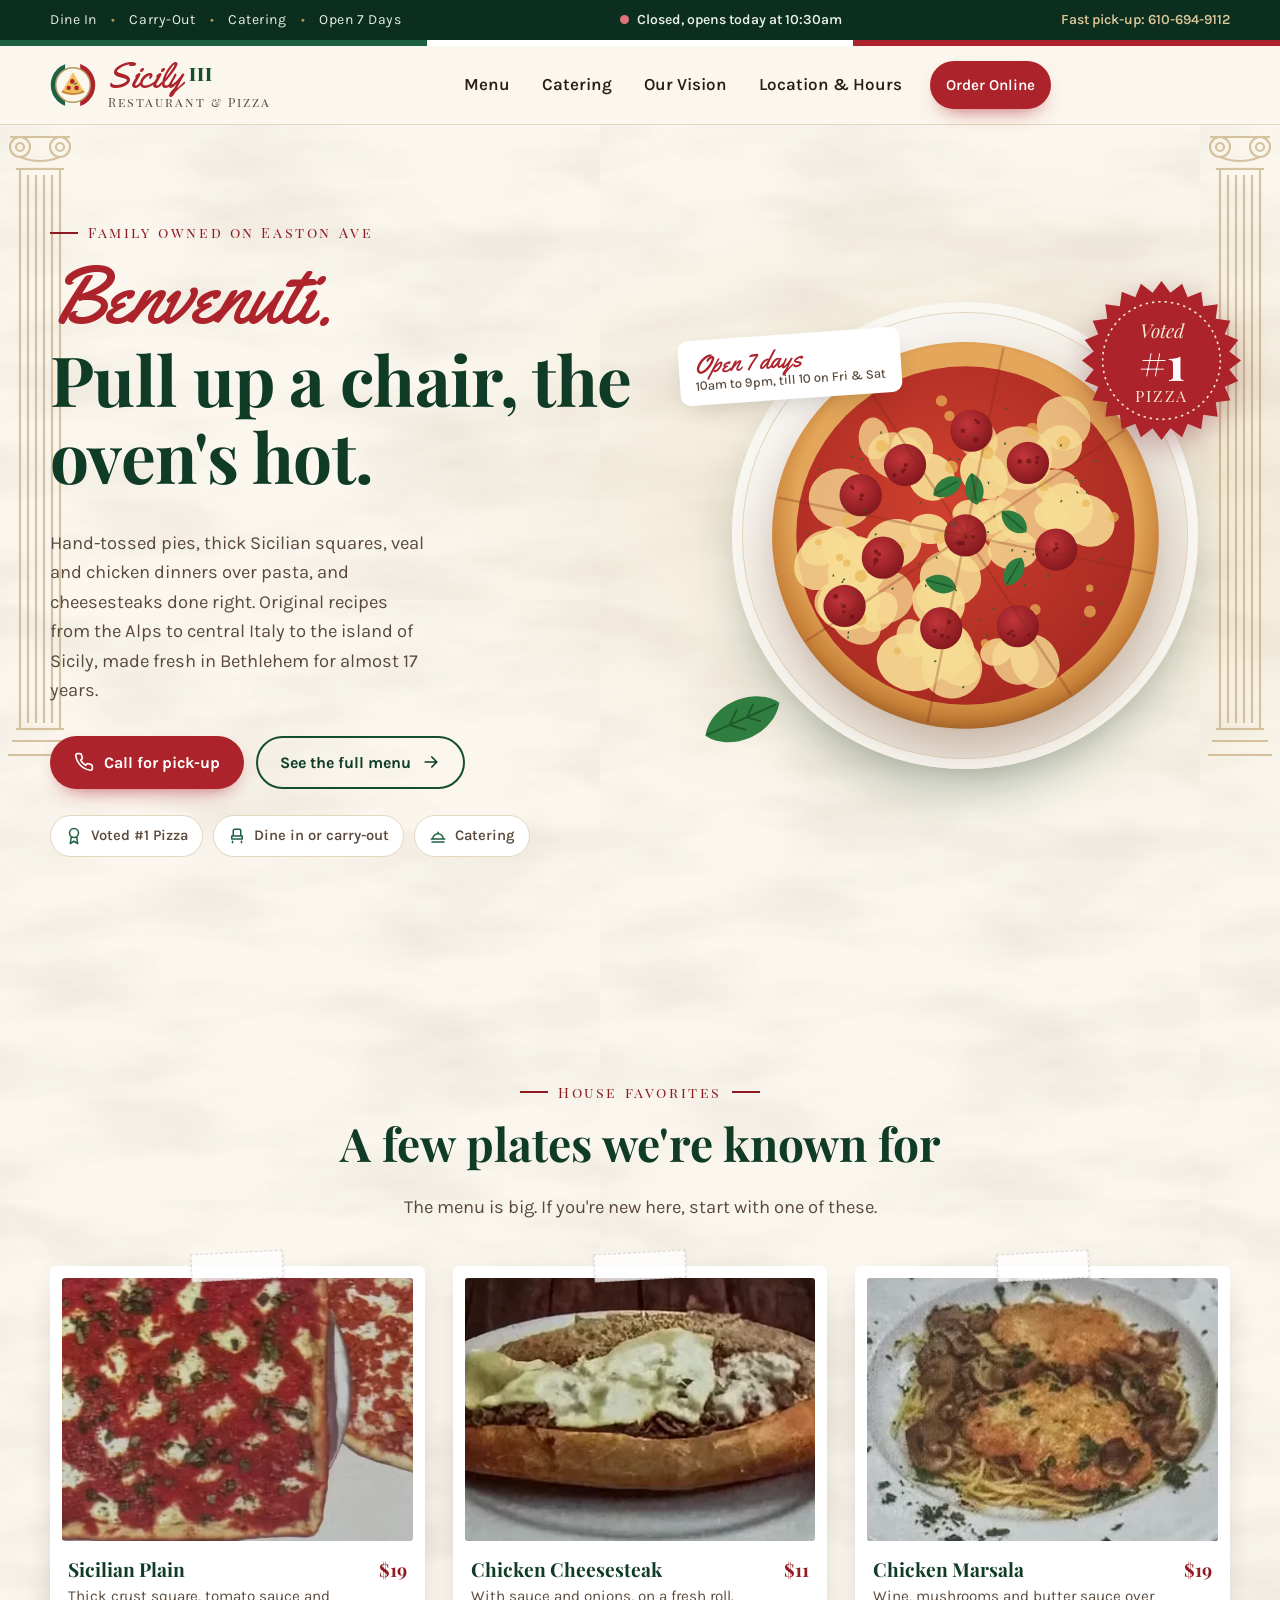
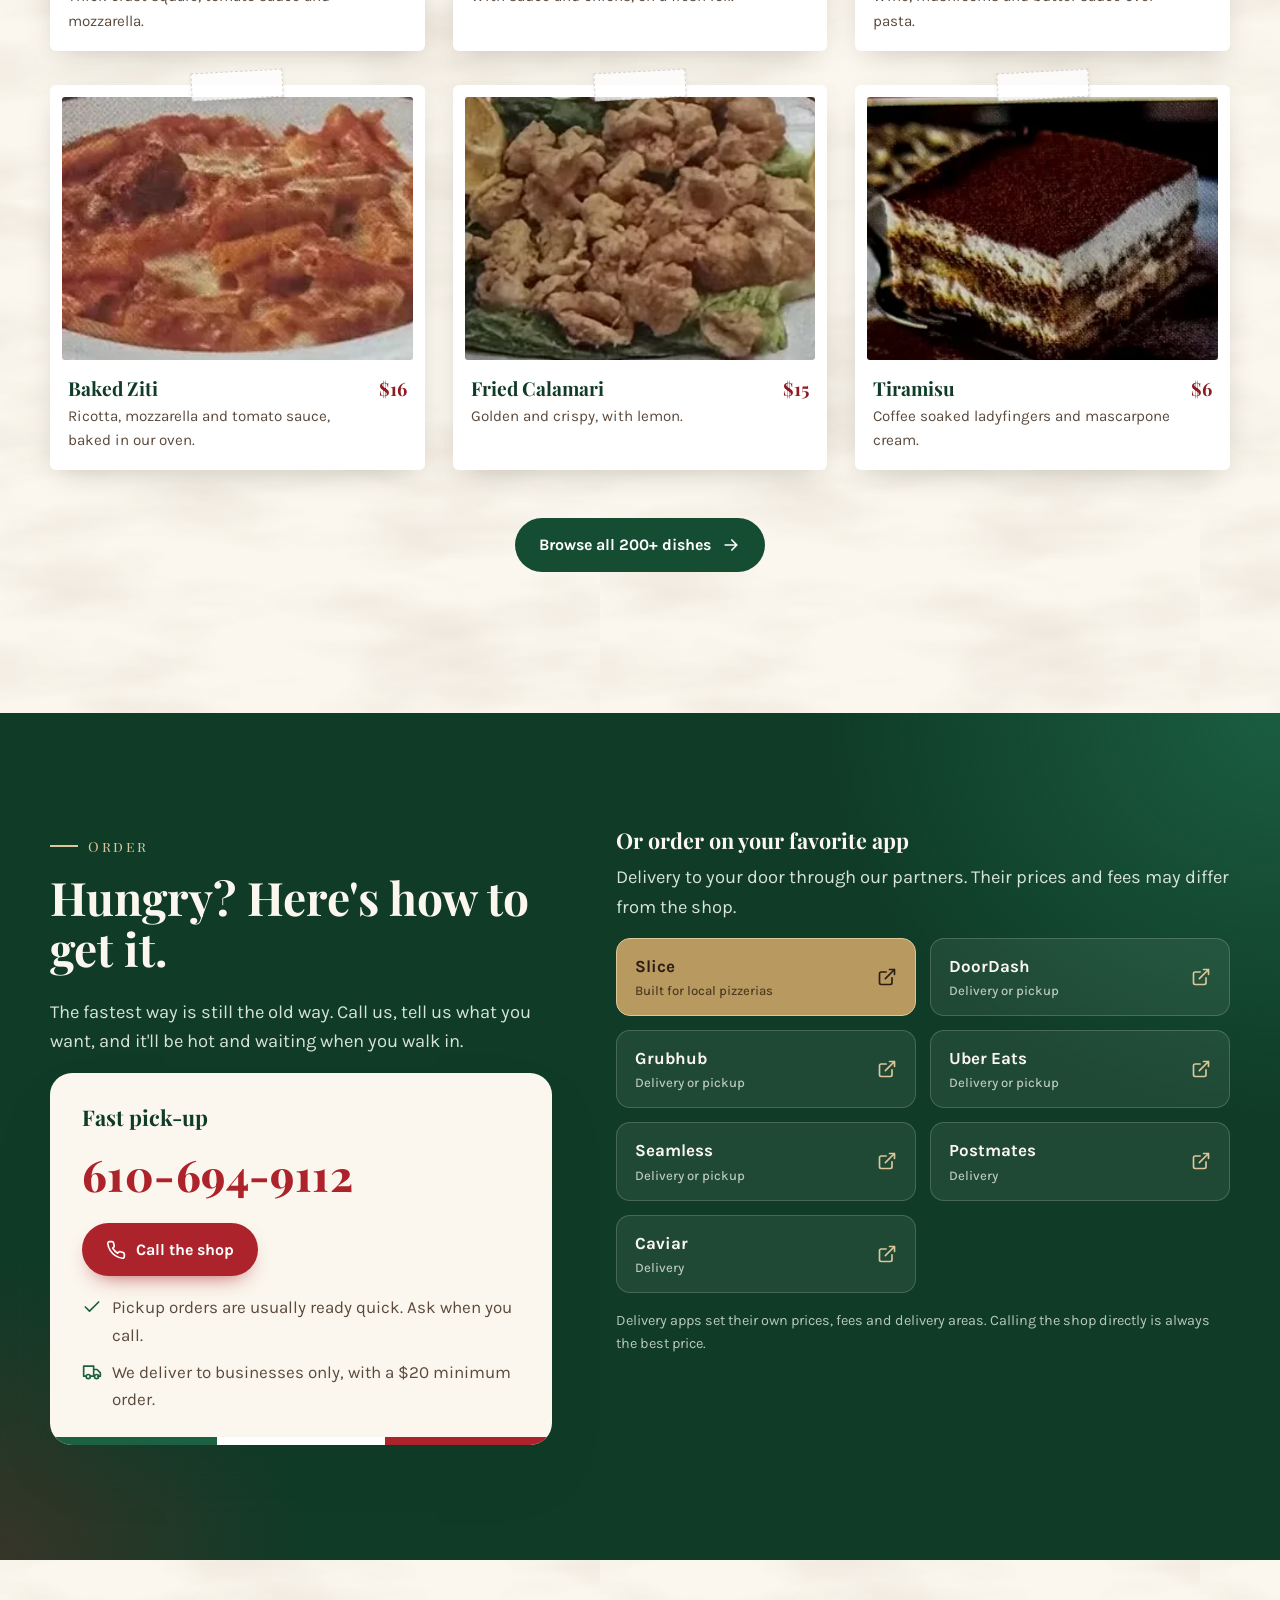
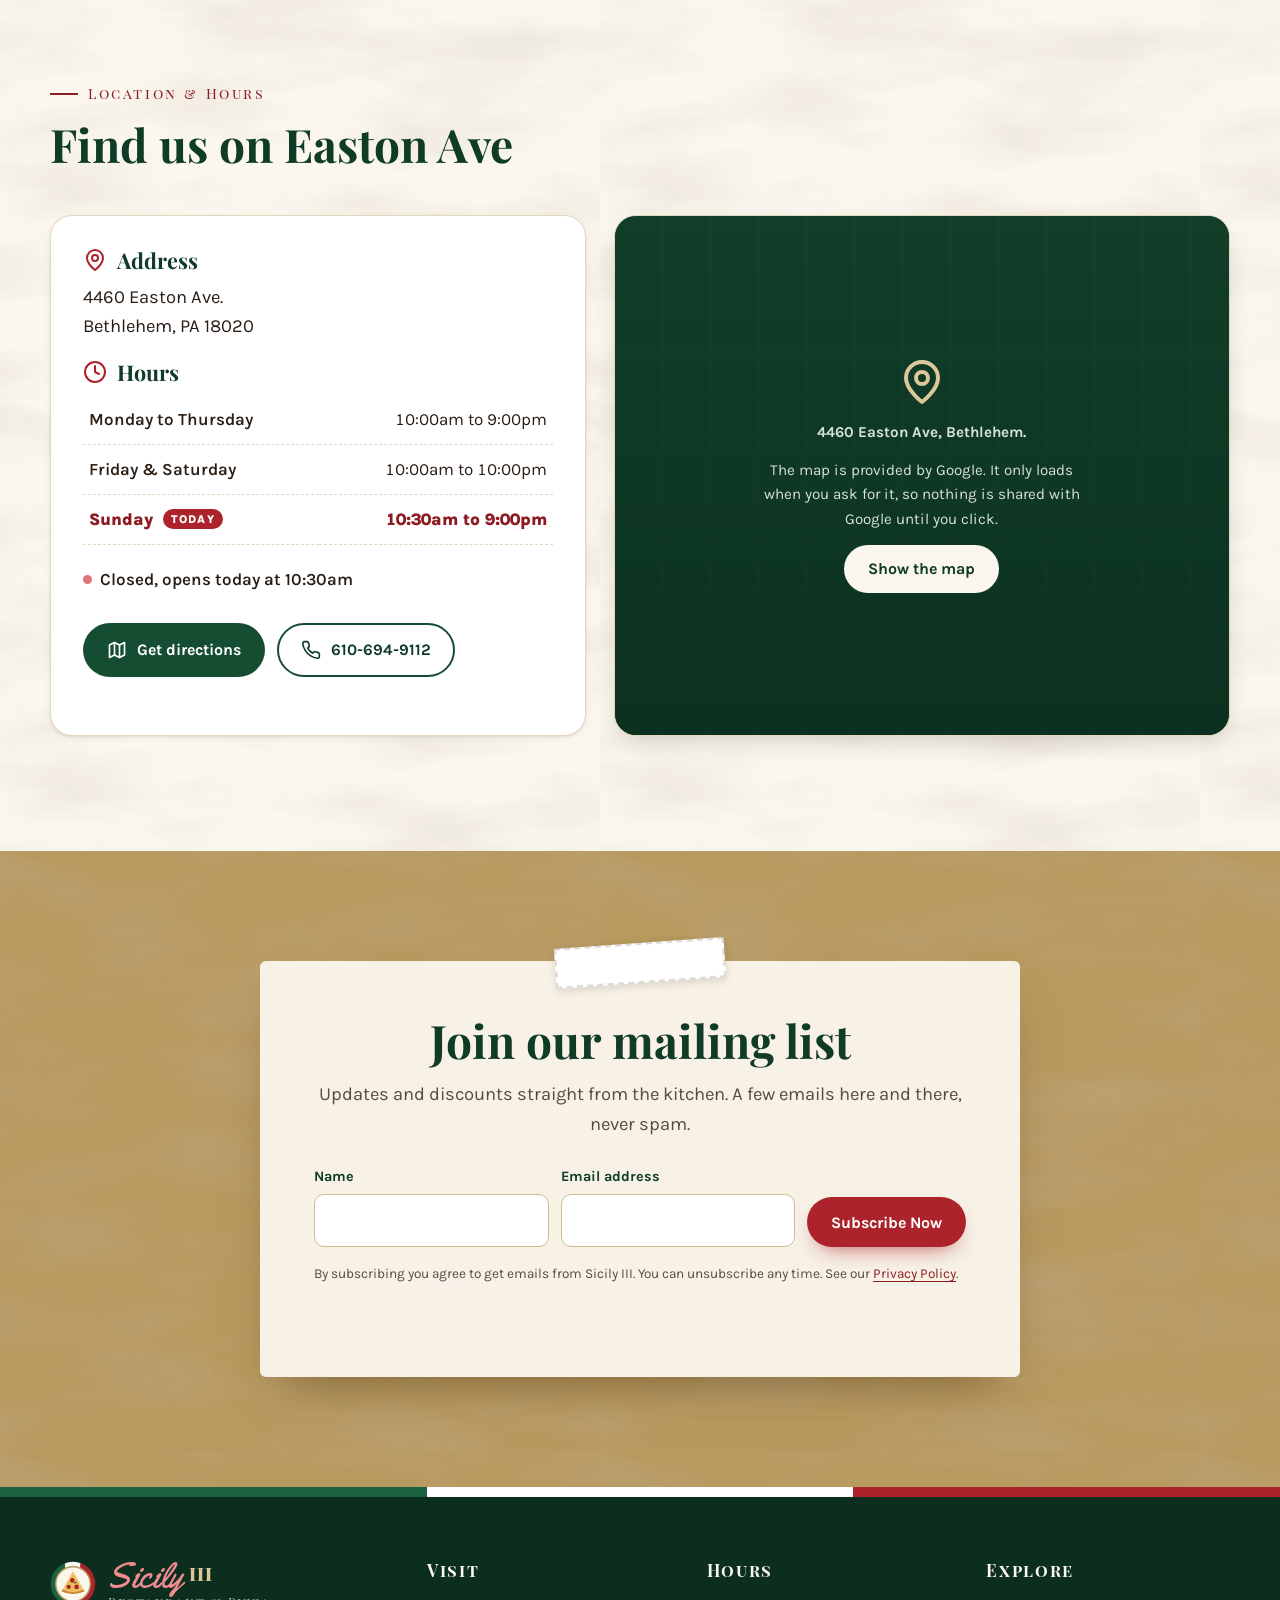
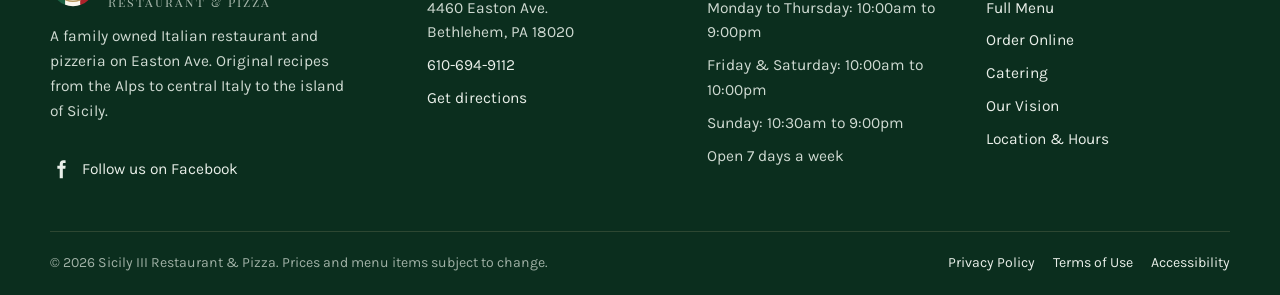
==== commit 2c6e8dc4: "Remove catering teaser, made to order band and values section" ====
--- a/index.html
+++ b/index.html
@@ -23,8 +23,8 @@
 <link rel="preconnect" href="https://fonts.googleapis.com">
 <link rel="preconnect" href="https://fonts.gstatic.com" crossorigin>
 <link rel="stylesheet" href="https://fonts.googleapis.com/css2?family=Karla:wght@400;500;600;700;800&family=Playfair+Display:ital,wght@0,600;0,700;0,800;1,500&family=Playfair+Display+SC:wght@400;700&family=Yellowtail&display=swap">
-<link rel="stylesheet" href="/assets/css/site.css?v=2">
-<script src="/assets/js/site.js?v=2" defer></script>
+<link rel="stylesheet" href="/assets/css/site.css?v=3">
+<script src="/assets/js/site.js?v=3" defer></script>
 <script type="application/ld+json">{"@context": "https://schema.org", "@type": "Restaurant", "name": "Sicily III Restaurant & Pizza", "alternateName": "Sicily Pizza III", "url": "https://sicily-pizza.vercel.app/", "telephone": "+1-610-694-9112", "image": "https://sicily-pizza.vercel.app/assets/img/og.jpg", "servesCuisine": ["Italian", "Pizza"], "priceRange": "$$", "menu": "https://sicily-pizza.vercel.app/menu", "acceptsReservations": false, "address": {"@type": "PostalAddress", "streetAddress": "4460 Easton Ave", "addressLocality": "Bethlehem", "addressRegion": "PA", "postalCode": "18020", "addressCountry": "US"}, "openingHoursSpecification": [{"@type": "OpeningHoursSpecification", "dayOfWeek": ["Monday", "Tuesday", "Wednesday", "Thursday"], "opens": "10:00", "closes": "21:00"}, {"@type": "OpeningHoursSpecification", "dayOfWeek": ["Friday", "Saturday"], "opens": "10:00", "closes": "22:00"}, {"@type": "OpeningHoursSpecification", "dayOfWeek": "Sunday", "opens": "10:30", "closes": "21:00"}], "sameAs": ["https://www.facebook.com/sicily3"]}</script>
 </head>
 <body>
@@ -84,24 +84,6 @@
 <div class="tag-card"><span class="script">Open 7 days</span><small>10am to 9pm, till 10 on Fri &amp; Sat</small></div>
 </div></div></section>
 
-<section class="build reveal" aria-labelledby="build-title"><div class="wrap build-grid">
-<div class="build-copy"><span class="eyebrow">Made to order</span>
-<h2 id="build-title">Every pie gets built when you order it</h2>
-<p class="lede">Nothing sits under a heat lamp. Your pizza starts as a ball of dough the moment we take your order.</p>
-<ol class="stages"><li><span class="stage-num">1</span><span><b>Dough</b><small>Stretched by hand</small></span></li><li><span class="stage-num">2</span><span><b>Sauce</b><small>Our own recipe</small></span></li><li><span class="stage-num">3</span><span><b>Cheese</b><small>Plenty of mozzarella</small></span></li><li><span class="stage-num">4</span><span><b>Toppings</b><small>Whatever you like</small></span></li><li><span class="stage-num">5</span><span><b>Oven</b><small>Out hot and bubbling</small></span></li></ol></div>
-<div class="build-stage"><div class="peel"></div><svg class="build-pizza" viewBox="0 0 300 300" aria-hidden="true" focusable="false">
-<defs><radialGradient id="bcrust" cx="50%" cy="45%" r="55%"><stop offset="78%" stop-color="#ecc489"/><stop offset="100%" stop-color="#d9a35e"/></radialGradient>
-<radialGradient id="bbake" cx="50%" cy="45%" r="55%"><stop offset="80%" stop-color="#d9913f"/><stop offset="100%" stop-color="#9c5b22"/></radialGradient>
-<radialGradient id="bpep" cx="40%" cy="35%" r="65%"><stop offset="0" stop-color="#c2363a"/><stop offset="1" stop-color="#86181f"/></radialGradient>
-<clipPath id="bclip"><circle cx="150" cy="150" r="114"/></clipPath></defs>
-<circle class="glow" cx="150" cy="150" r="146" fill="#f5a623"/>
-<g class="dough"><circle cx="150" cy="150" r="134" fill="url(#bcrust)"/><circle class="bake" cx="150" cy="150" r="134" fill="url(#bbake)"/></g>
-<g clip-path="url(#bclip)"><circle class="sauce-fill" cx="150" cy="150" r="114" fill="#bf3528"/><path class="sauce" d="M154.0 150.0 L154.6 150.8 L155.1 151.9 L155.2 153.1 L155.1 154.5 L154.7 155.9 L153.9 157.2 L152.7 158.5 L151.3 159.5 L149.5 160.3 L147.5 160.7 L145.3 160.8 L143.1 160.3 L140.9 159.4 L138.8 158.1 L136.9 156.2 L135.3 153.9 L134.1 151.3 L133.4 148.4 L133.3 145.2 L133.8 142.0 L134.9 138.8 L136.7 135.8 L139.1 133.1 L142.0 130.7 L145.5 128.9 L149.3 127.8 L153.4 127.3 L157.6 127.6 L161.8 128.7 L165.9 130.6 L169.7 133.3 L172.9 136.8 L175.6 140.9 L177.5 145.5 L178.6 150.5 L178.7 155.7 L177.9 161.0 L176.0 166.2 L173.2 171.1 L169.5 175.5 L165.0 179.2 L159.7 182.0 L153.9 184.0 L147.7 184.8 L141.3 184.5 L135.0 183.0 L128.9 180.4 L123.3 176.6 L118.4 171.8 L114.4 166.1 L111.4 159.6 L109.6 152.6 L109.1 145.3 L109.9 137.8 L112.1 130.5 L115.7 123.6 L120.5 117.4 L126.4 112.0 L133.3 107.7 L141.0 104.8 L149.3 103.2 L157.8 103.1 L166.3 104.6 L174.5 107.6 L182.1 112.2 L188.9 118.1 L194.6 125.2 L199.0 133.4 L201.9 142.4 L203.1 151.8 L202.6 161.4 L200.4 170.9 L196.4 180.0 L190.8 188.3 L183.7 195.5 L175.3 201.5 L165.9 205.8 L155.7 208.5 L145.1 209.3 L134.4 208.1 L123.9 205.0 L114.1 200.0 L105.2 193.3 L97.6 184.9 L91.6 175.3 L87.3 164.5 L85.0 153.1 L84.8 141.3 L86.7 129.6 L90.8 118.3 L96.9 107.7 L104.8 98.4 L114.5 90.5 L125.4 84.5 L137.4 80.4 L150.1 78.6 L163.0 79.1 L175.7 81.9 L187.9 87.0 L199.0 94.3 L208.7 103.5 L216.7 114.4 L222.7 126.8 L226.4 140.1 L227.6 153.9 L226.3 167.9 L222.5 181.6 L216.3 194.4 L207.8 206.1 L197.2 216.1 L184.9 224.1 L171.3 229.8 L156.7 233.1 L141.6 233.6 L126.6 231.4 L112.1 226.6 L98.6 219.1 L86.5 209.3 L76.4 197.3 L68.4 183.6 L63.0 168.6 L60.4 152.8 L60.7 136.6 L63.8 120.6 L69.9 105.3 L78.6 91.2 L89.9 78.9 L103.2 68.6 L118.3 60.9 L134.6 56.0 L151.7 54.1 L169.0 55.2 L185.9 59.5 L201.9 66.8 L216.5 76.9 L229.0 89.6 L239.2 104.4 L246.6 120.9 L250.9 138.6 L252.0 156.9 L249.9 175.2 L244.4 193.0 L235.7 209.6 L224.2 224.4 L210.0 237.1 L193.8 247.1 L175.8 254.0 L156.9 257.7 L137.4 257.9 L118.1 254.5 L99.5 247.8 L82.4 237.7 L67.3 224.7" pathLength="1000" fill="none" stroke="#bf3528" stroke-width="30" stroke-linecap="round"/></g>
-<g fill="#f7dc93"><ellipse class="ch ch-a" cx="90.8" cy="92.3" rx="20.2" ry="16.1"/><ellipse class="ch ch-a" cx="227.2" cy="120.8" rx="21.3" ry="17.0"/><ellipse class="ch ch-a" cx="214.4" cy="161.9" rx="21.5" ry="17.2"/><ellipse class="ch ch-a" cx="96.0" cy="76.6" rx="14.0" ry="11.2"/><ellipse class="ch ch-a" cx="103.2" cy="159.2" rx="17.9" ry="14.3"/><ellipse class="ch ch-a" cx="140.2" cy="145.1" rx="15.0" ry="12.0"/><ellipse class="ch ch-a" cx="133.1" cy="240.3" rx="19.9" ry="15.9"/><ellipse class="ch ch-a" cx="196.1" cy="222.3" rx="14.2" ry="11.4"/><ellipse class="ch ch-a" cx="124.7" cy="127.0" rx="13.0" ry="10.4"/><ellipse class="ch ch-b" cx="180.4" cy="118.2" rx="14.9" ry="12.0"/><ellipse class="ch ch-b" cx="239.1" cy="140.1" rx="15.6" ry="12.5"/><ellipse class="ch ch-b" cx="218.4" cy="133.1" rx="19.1" ry="15.3"/><ellipse class="ch ch-b" cx="176.1" cy="239.4" rx="19.2" ry="15.4"/><ellipse class="ch ch-b" cx="238.8" cy="131.1" rx="15.7" ry="12.6"/><ellipse class="ch ch-b" cx="124.8" cy="179.9" rx="14.3" ry="11.4"/><ellipse class="ch ch-b" cx="198.3" cy="171.0" rx="18.4" ry="14.7"/><ellipse class="ch ch-b" cx="229.0" cy="151.7" rx="16.0" ry="12.8"/><ellipse class="ch ch-b" cx="118.0" cy="230.8" rx="17.3" ry="13.9"/><ellipse class="ch ch-c" cx="123.2" cy="211.0" rx="19.3" ry="15.5"/><ellipse class="ch ch-c" cx="238.8" cy="183.2" rx="13.2" ry="10.6"/><ellipse class="ch ch-c" cx="149.9" cy="61.8" rx="13.2" ry="10.5"/><ellipse class="ch ch-c" cx="163.6" cy="93.5" rx="18.2" ry="14.6"/><ellipse class="ch ch-c" cx="170.7" cy="151.2" rx="14.6" ry="11.7"/><ellipse class="ch ch-c" cx="190.9" cy="138.2" rx="19.8" ry="15.8"/><ellipse class="ch ch-c" cx="234.2" cy="110.1" rx="16.1" ry="12.9"/><ellipse class="ch ch-c" cx="107.5" cy="205.0" rx="20.0" ry="16.0"/><ellipse class="ch ch-c" cx="214.6" cy="202.2" rx="20.2" ry="16.1"/></g>
-<g class="tp tp-a"><circle cx="150" cy="150" r="15" fill="url(#bpep)"/><circle cx="146" cy="147" r="2" fill="#6d1016" opacity=".7"/><circle cx="155" cy="154" r="1.6" fill="#6d1016" opacity=".7"/></g><g class="tp tp-b"><circle cx="108" cy="112" r="15" fill="url(#bpep)"/><circle cx="104" cy="109" r="2" fill="#6d1016" opacity=".7"/><circle cx="113" cy="116" r="1.6" fill="#6d1016" opacity=".7"/></g><g class="tp tp-c"><circle cx="194" cy="110" r="15" fill="url(#bpep)"/><circle cx="190" cy="107" r="2" fill="#6d1016" opacity=".7"/><circle cx="199" cy="114" r="1.6" fill="#6d1016" opacity=".7"/></g><g class="tp tp-a"><circle cx="96" cy="178" r="15" fill="url(#bpep)"/><circle cx="92" cy="175" r="2" fill="#6d1016" opacity=".7"/><circle cx="101" cy="182" r="1.6" fill="#6d1016" opacity=".7"/></g><g class="tp tp-b"><circle cx="202" cy="190" r="15" fill="url(#bpep)"/><circle cx="198" cy="187" r="2" fill="#6d1016" opacity=".7"/><circle cx="207" cy="194" r="1.6" fill="#6d1016" opacity=".7"/></g><g class="tp tp-c"><circle cx="150" cy="212" r="15" fill="url(#bpep)"/><circle cx="146" cy="209" r="2" fill="#6d1016" opacity=".7"/><circle cx="155" cy="216" r="1.6" fill="#6d1016" opacity=".7"/></g><g class="tp tp-a"><circle cx="150" cy="92" r="15" fill="url(#bpep)"/><circle cx="146" cy="89" r="2" fill="#6d1016" opacity=".7"/><circle cx="155" cy="96" r="1.6" fill="#6d1016" opacity=".7"/></g><g class="tp tp-c"><path transform="translate(128 140) rotate(-30)" d="M0 0C6-9 19-9 24 0 19 9 6 9 0 0Z" fill="#2f7d3f"/></g><g class="tp tp-a"><path transform="translate(176 150) rotate(35)" d="M0 0C6-9 19-9 24 0 19 9 6 9 0 0Z" fill="#2f7d3f"/></g><g class="tp tp-b"><path transform="translate(130 190) rotate(10)" d="M0 0C6-9 19-9 24 0 19 9 6 9 0 0Z" fill="#2f7d3f"/></g><g class="tp tp-c"><path transform="translate(178 206) rotate(-50)" d="M0 0C6-9 19-9 24 0 19 9 6 9 0 0Z" fill="#2f7d3f"/></g>
-<g class="steam" fill="none" stroke="#fbf7ee" stroke-width="5" stroke-linecap="round"><path d="M110 70c-10-14 10-22 0-38"/><path d="M150 60c-10-14 10-22 0-38"/><path d="M190 70c-10-14 10-22 0-38"/></g>
-</svg></div>
-</div></section>
 
 <section class="section" aria-labelledby="fav-title"><div class="wrap">
 <div class="section-head center reveal"><span class="eyebrow">House favorites</span><h2 id="fav-title">A few plates we're known for</h2>
@@ -130,16 +112,6 @@
 <p class="fine">Delivery apps set their own prices, fees and delivery areas. Calling the shop directly is always the best price.</p>
 </div></div></section>
 
-<section class="section" aria-labelledby="cater-title"><div class="wrap split">
-<div class="reveal"><span class="eyebrow">Catering</span><h2 id="cater-title">Feeding a crowd? We've got trays.</h2>
-<p class="lede">Office lunches, graduation parties, a Sunday with the whole family. Our party trays are made fresh the day of your event, any day of the week.</p>
-<p>Lasagna, baked ziti, penne vodka, chicken Francese, wings, sandwich and wrap platters and plenty more. Call us and we'll help you figure out how much you need.</p>
-<div class="hero-actions"><a class="btn btn-red" href="/catering">See catering prices<svg viewBox="0 0 24 24" fill="none" stroke="currentColor" stroke-width="2" stroke-linecap="round" stroke-linejoin="round" aria-hidden="true" focusable="false"><path d="M5 12h14M13 6l6 6-6 6"/></svg></a><a class="btn btn-ghost" href="tel:+16106949112"><svg viewBox="0 0 24 24" fill="none" stroke="currentColor" stroke-width="2" stroke-linecap="round" stroke-linejoin="round" aria-hidden="true" focusable="false"><path d="M22 16.9v3a2 2 0 0 1-2.2 2 19.8 19.8 0 0 1-8.6-3.1 19.5 19.5 0 0 1-6-6A19.8 19.8 0 0 1 2.1 4.2 2 2 0 0 1 4.1 2h3a2 2 0 0 1 2 1.7c.1.9.4 1.8.7 2.7a2 2 0 0 1-.5 2.1L8 9.8a16 16 0 0 0 6 6l1.3-1.3a2 2 0 0 1 2.1-.4c.9.3 1.8.6 2.7.7a2 2 0 0 1 1.7 2z"/></svg>610-694-9112</a></div></div>
-<div class="tray-stack reveal" aria-label="Tray sizes">
-<div class="tray-row"><div><b>Serves 6 to 9</b><br><span>Small gatherings and office lunches</span></div><span class="price">from $35</span></div>
-<div class="tray-row"><div><b>Serves 14 to 18</b><br><span>Birthday parties and team events</span></div><span class="price">from $50</span></div>
-<div class="tray-row"><div><b>Serves 24 to 28</b><br><span>Graduations and big celebrations</span></div><span class="price">from $75</span></div>
-</div></div></section>
 
 <section class="section" aria-labelledby="visit-title"><div class="wrap">
 <div class="section-head reveal"><span class="eyebrow">Location &amp; Hours</span><h2 id="visit-title">Find us on Easton Ave</h2></div>
